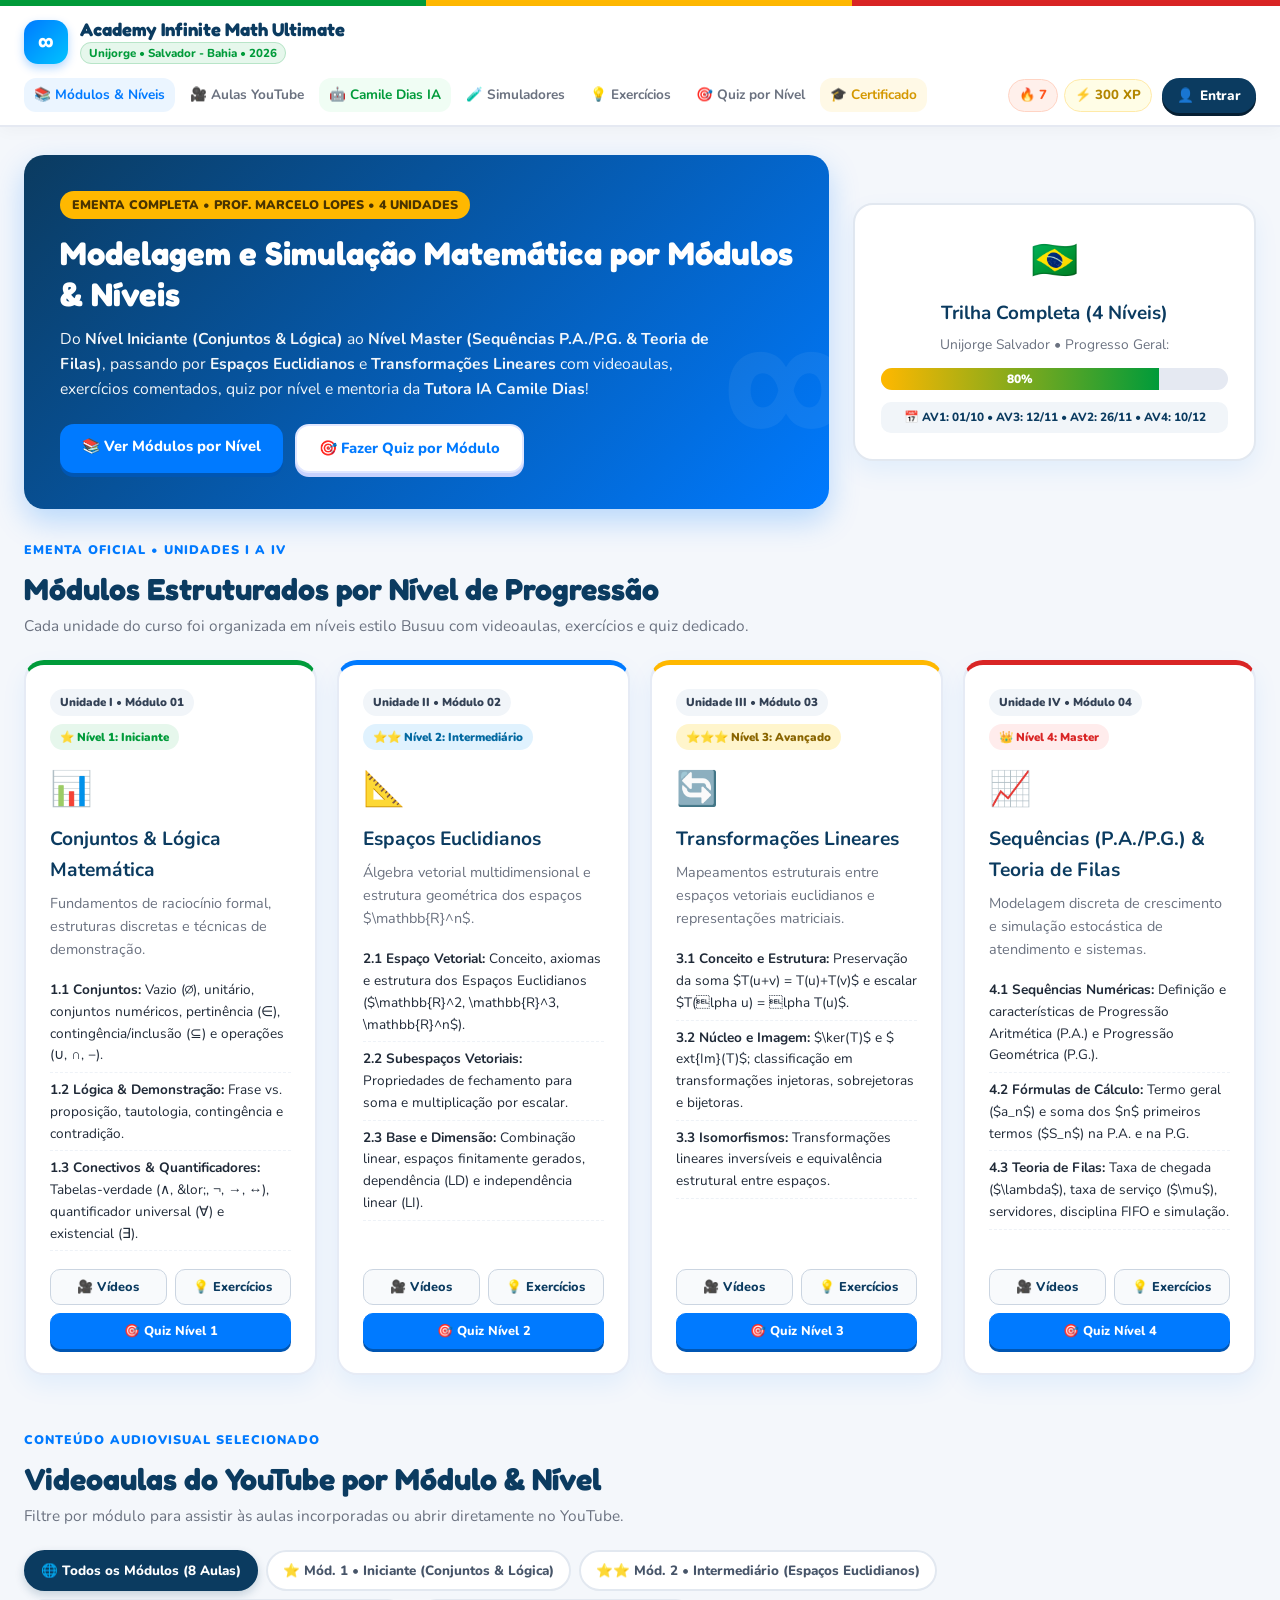
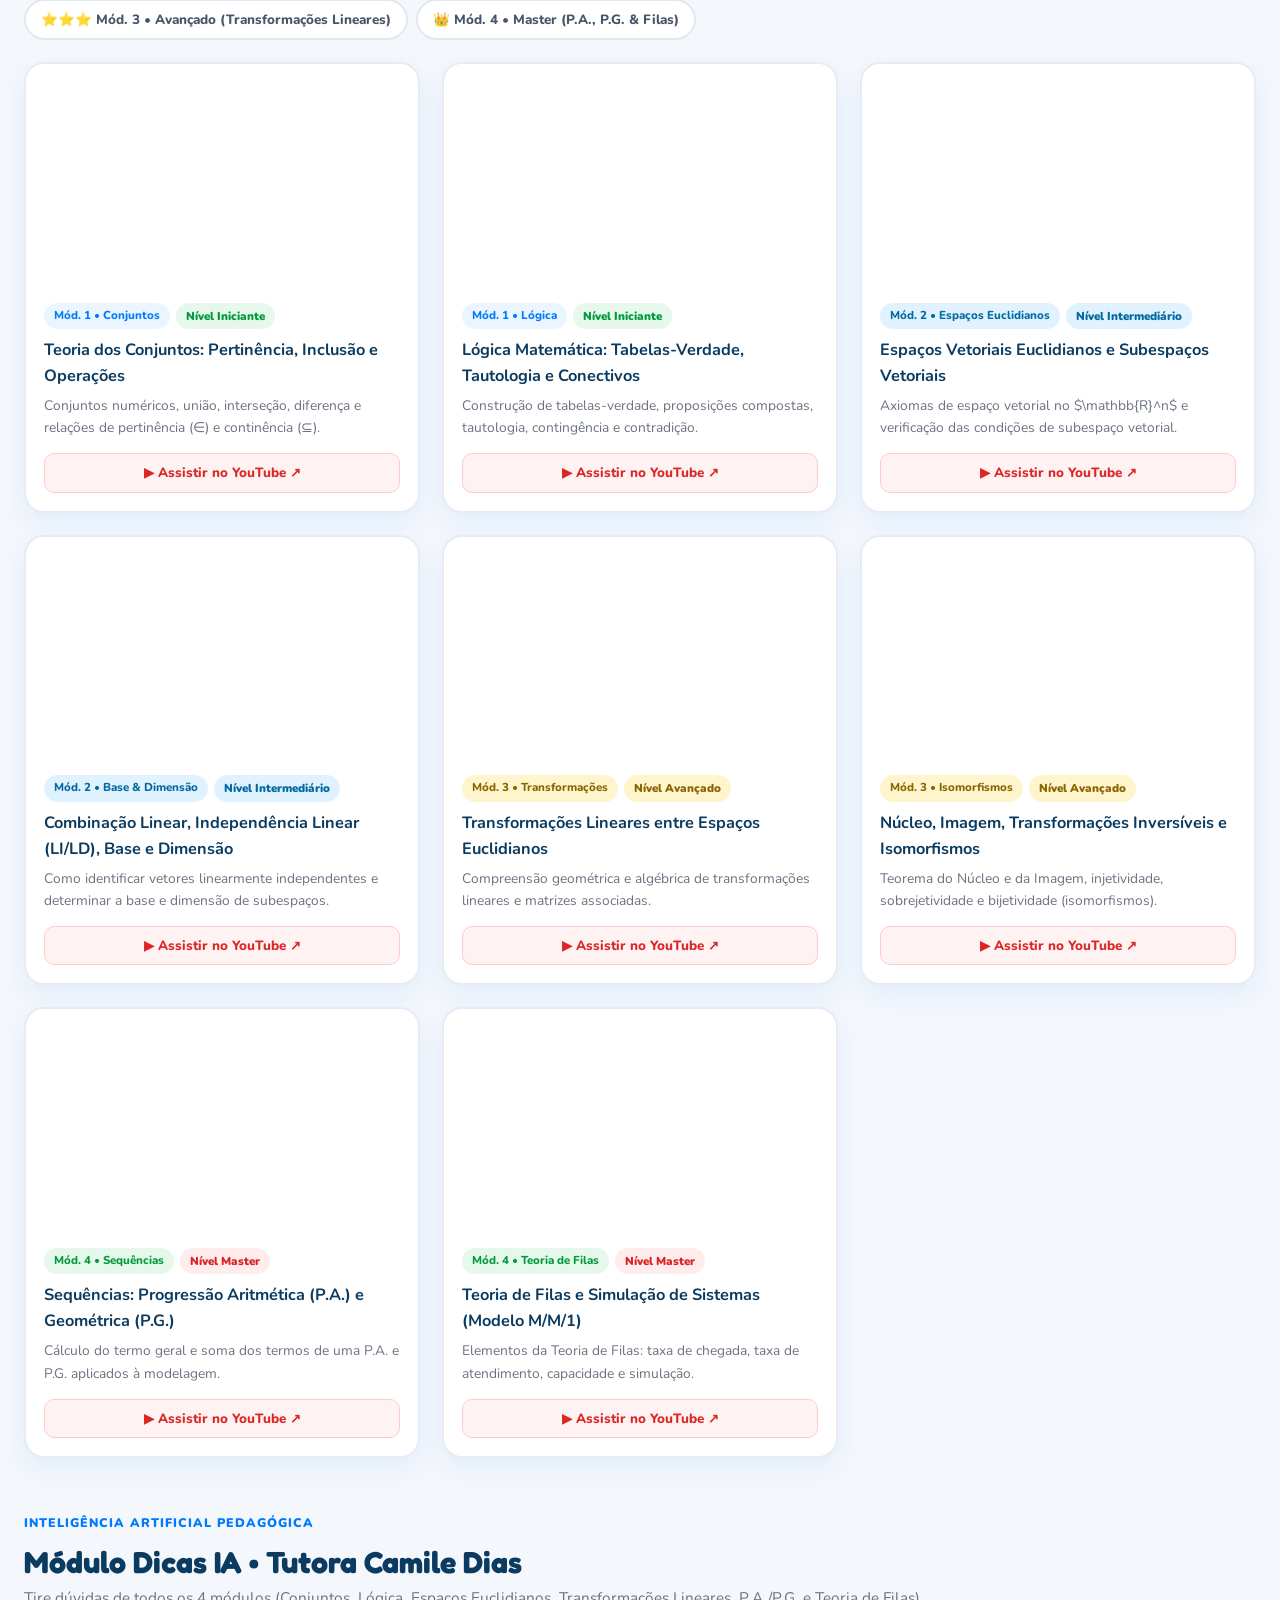
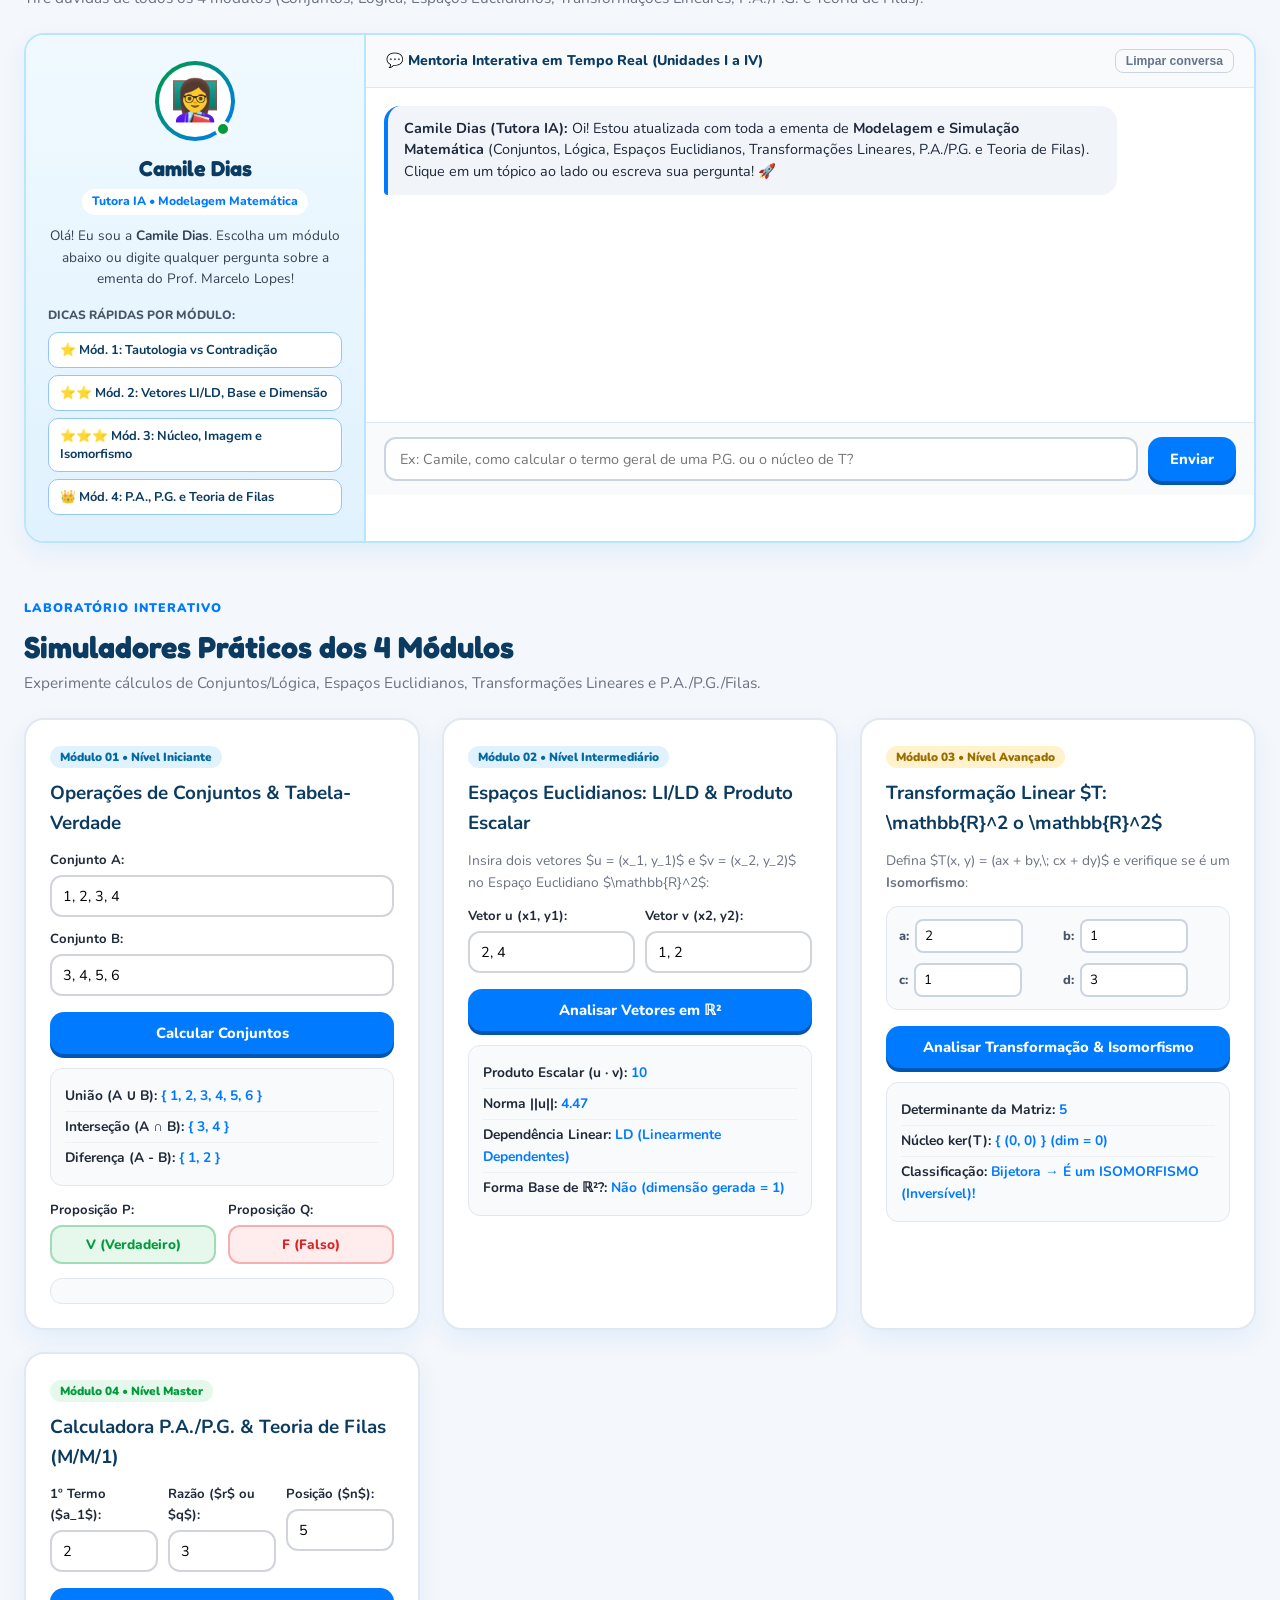
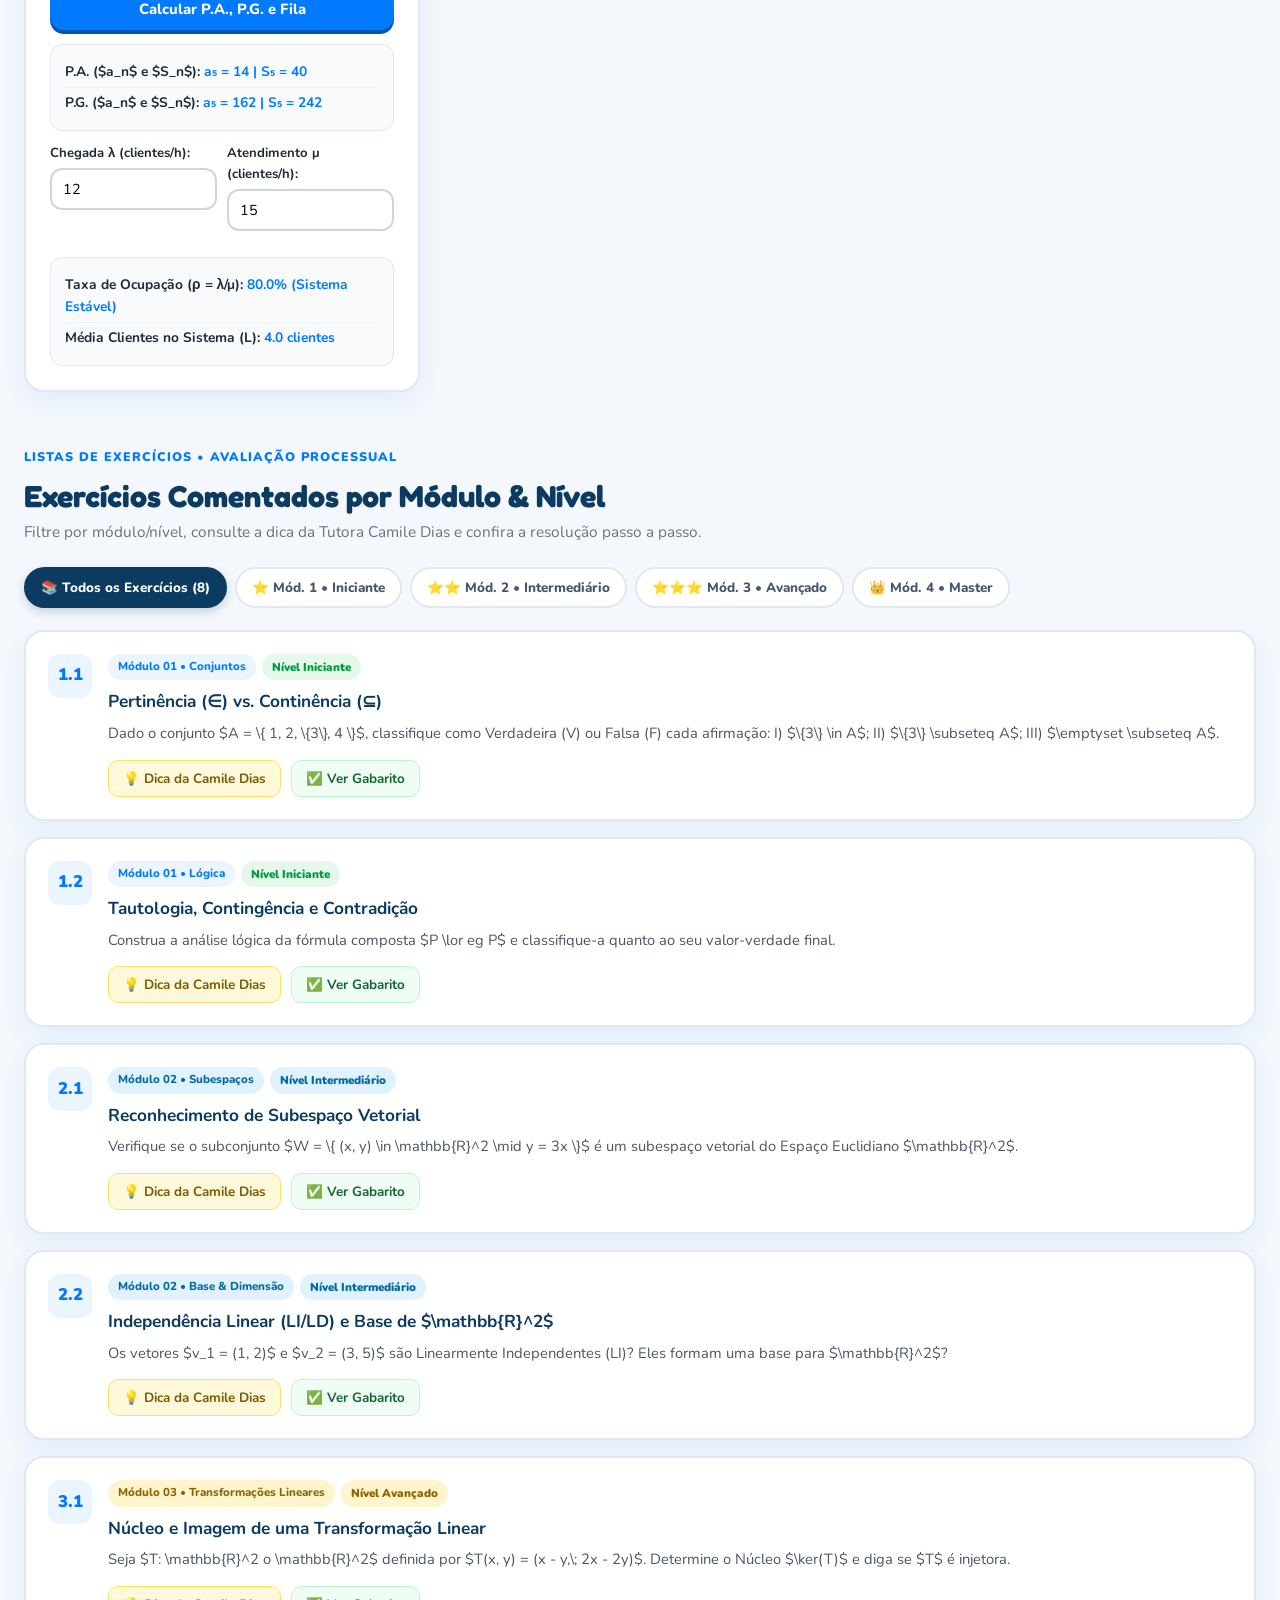
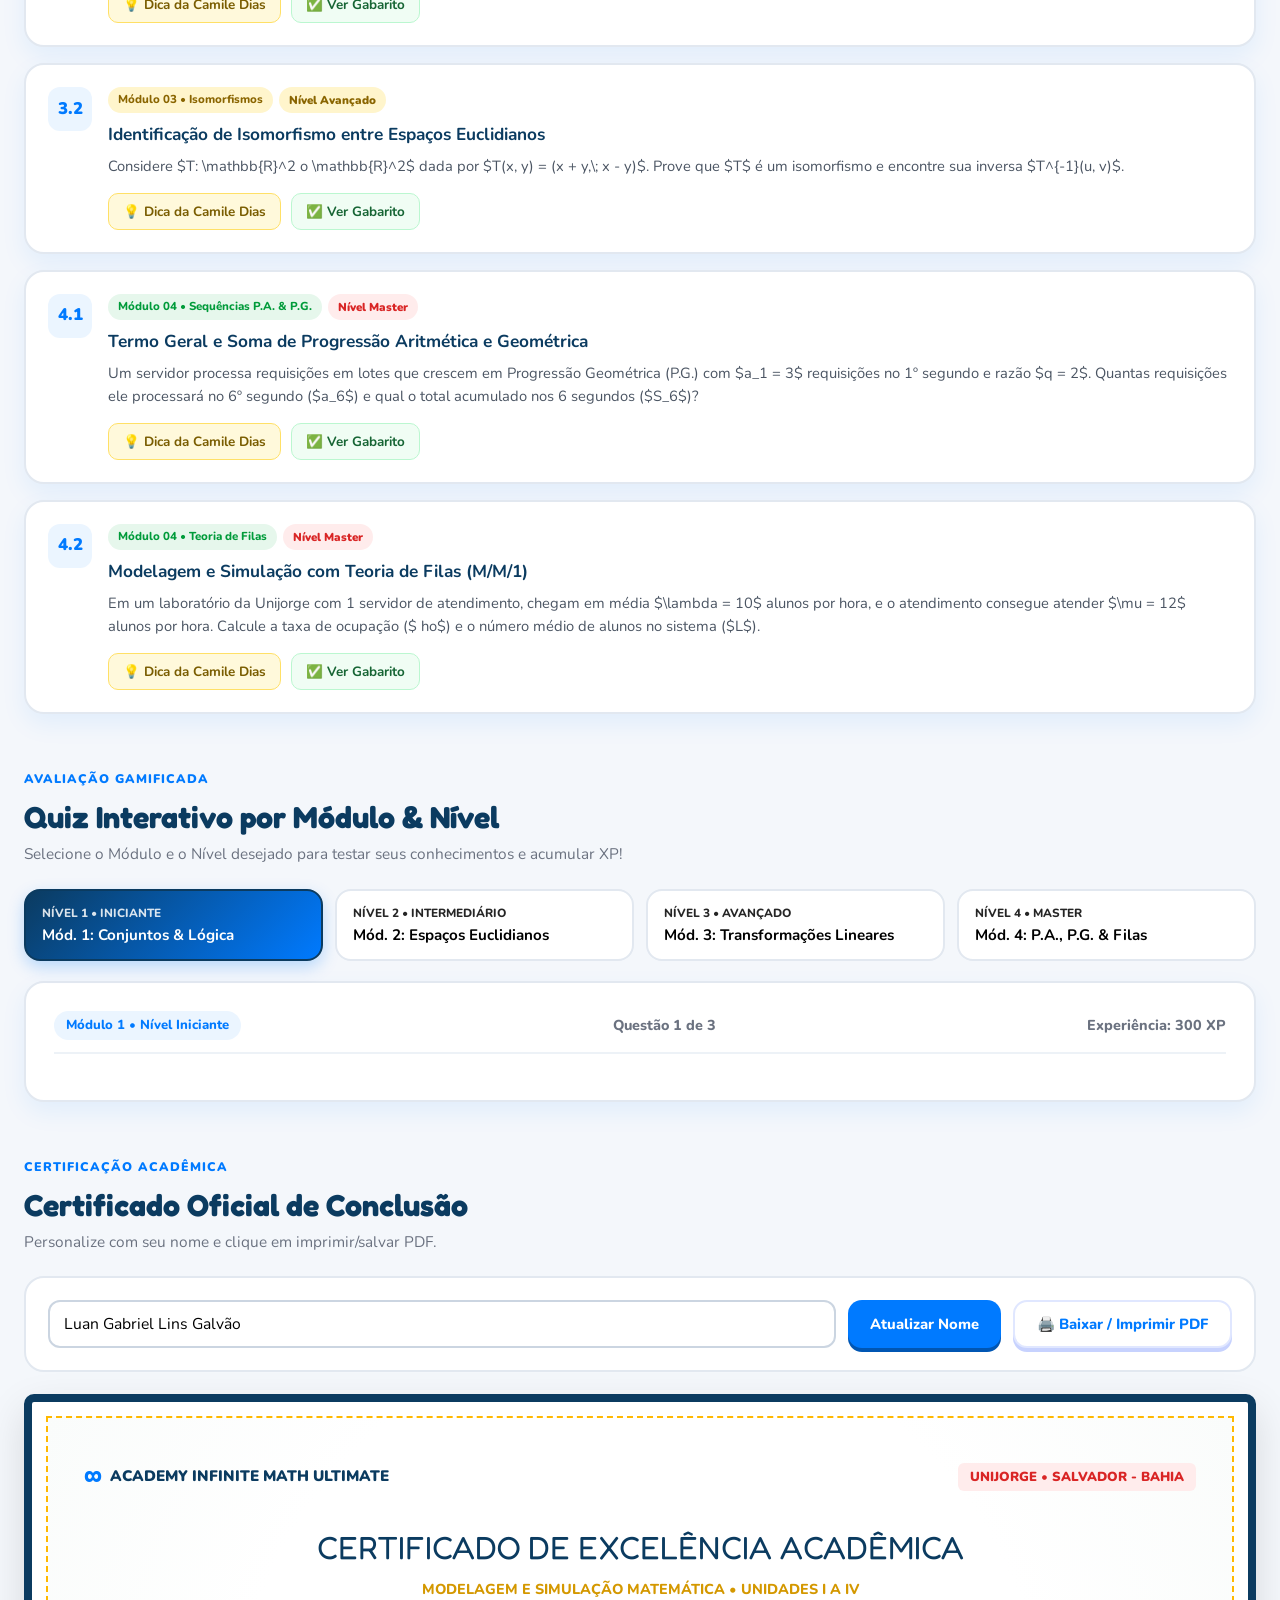
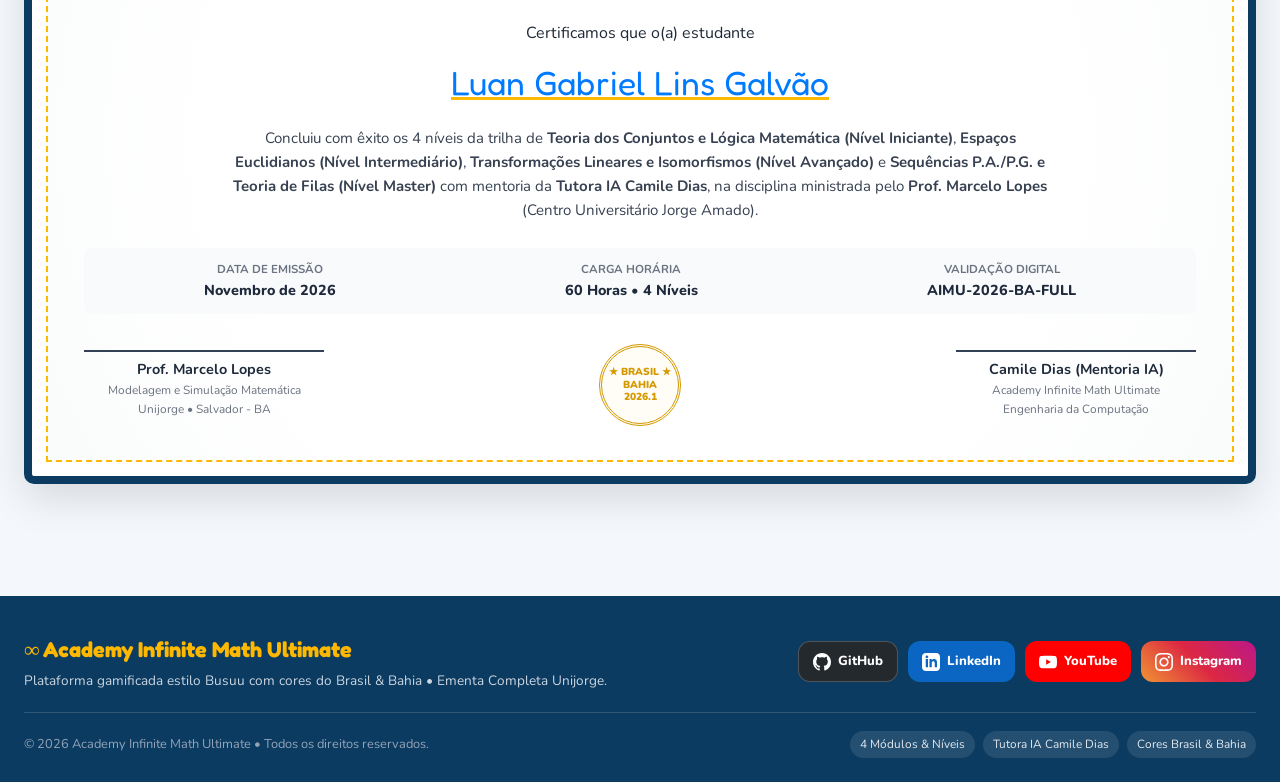
==== index.html @ f152d61c "Add files via upload" ====
<!DOCTYPE html>
<html lang="pt-BR">
<head>
  <meta charset="UTF-8">
  <meta name="viewport" content="width=device-width, initial-scale=1.0">
  <title>Academy Infinite Math Ultimate - Modelagem & Simulação Matemática</title>
  <link rel="stylesheet" href="style.css">
  <link rel="preconnect" href="https://fonts.googleapis.com">
  <link rel="preconnect" href="https://fonts.gstatic.com" crossorigin>
  <link href="https://fonts.googleapis.com/css2?family=Fredoka:wght@400;600;700&family=Nunito:wght@400;600;700;800;900&display=swap" rel="stylesheet">
</head>
<body>
  <!-- Faixa Superior com Cores do Brasil & Bahia -->
  <div class="top-brazil-bahia-bar"></div>

  <!-- Cabeçalho Estilo Busuu -->
  <header class="app-header">
    <div class="header-container">
      <div class="brand-box">
        <div class="brand-icon">∞</div>
        <div class="brand-text">
          <h1>Academy Infinite Math Ultimate</h1>
          <span class="sub-badge">Unijorge • Salvador - Bahia • 2026</span>
        </div>
      </div>

      <nav class="nav-links">
        <a href="#modulos" class="nav-item active">📚 Módulos & Níveis</a>
        <a href="#videos" class="nav-item">🎥 Aulas YouTube</a>
        <a href="#tutor-ia" class="nav-item tutor-nav-highlight">🤖 Camile Dias IA</a>
        <a href="#lab-simuladores" class="nav-item">🧪 Simuladores</a>
        <a href="#exercicios" class="nav-item">💡 Exercícios</a>
        <a href="#quiz" class="nav-item">🎯 Quiz por Nível</a>
        <a href="#certificado" class="nav-item cert-link">🎓 Certificado</a>
      </nav>

      <div class="user-controls">
        <div class="user-stats">
          <div class="stat-pill streak" title="Ofensiva de estudos">🔥 <span id="streakCount">7</span></div>
          <div class="stat-pill xp" title="Experiência acumulada">⚡ <span id="xpPoints">300</span> XP</div>
        </div>
        <button id="authTriggerBtn" class="btn-login-nav" onclick="openAuthModal()">
          <span id="navUserIcon">👤</span>
          <span id="navUserText">Entrar</span>
        </button>
      </div>
    </div>
  </header>

  <!-- Modal de Login e Cadastro (Redes Sociais, GitHub, Login e Senha) -->
  <div id="authModal" class="modal-overlay hidden" onclick="closeAuthModalOutside(event)">
    <div class="modal-card">
      <button class="modal-close" onclick="closeAuthModal()" aria-label="Fechar janela">&times;</button>
      
      <div class="modal-header">
        <div class="modal-logo">∞</div>
        <h2 id="modalTitle">Academy Infinite Math Ultimate</h2>
        <p id="modalSubtitle">Entre para salvar seu progresso por módulo/nível com a Tutora Camile Dias e emitir seu certificado.</p>
      </div>

      <!-- Opções de Login com Redes Sociais e GitHub -->
      <div class="social-auth-group">
        <button type="button" class="btn-social btn-github" onclick="socialLogin('GitHub', 'LuanEngenheiroBA')">
          <svg width="20" height="20" viewBox="0 0 24 24" fill="currentColor"><path d="M12 0C5.37 0 0 5.37 0 12c0 5.31 3.435 9.795 8.205 11.385.6.105.825-.255.825-.57 0-.285-.015-1.23-.015-2.235-3.015.555-3.795-.735-4.035-1.41-.135-.345-.72-1.41-1.23-1.695-.42-.225-1.02-.78-.015-.795.945-.015 1.62.87 1.845 1.23 1.08 1.815 2.805 1.305 3.495.99.105-.78.42-1.305.765-1.605-2.67-.3-5.46-1.335-5.46-5.925 0-1.305.465-2.385 1.23-3.225-.12-.3-.54-1.53.12-3.18 0 0 1.005-.315 3.3 1.23.96-.27 1.98-.405 3-.405s2.04.135 3 .405c2.295-1.56 3.3-1.23 3.3-1.23.66 1.65.24 2.88.12 3.18.765.84 1.23 1.905 1.23 3.225 0 4.605-2.805 5.625-5.475 5.925.435.375.81 1.095.81 2.22 0 1.605-.015 2.895-.015 3.3 0 .315.225.69.825.57A12.02 12.02 0 0024 12c0-6.63-5.37-12-12-12z"/></svg>
          Continuar com GitHub
        </button>

        <button type="button" class="btn-social btn-google" onclick="socialLogin('Google', 'Luan Gabriel Lins Galvão')">
          <svg width="20" height="20" viewBox="0 0 24 24"><path fill="#EA4335" d="M12 5c1.617 0 3.077.556 4.223 1.648l3.168-3.168C17.477 1.694 14.977.667 12 .667 7.573.667 3.743 3.204 1.883 6.91l3.69 2.863C6.447 7.152 8.993 5 12 5z"/><path fill="#4285F4" d="M23.49 12.275c0-.85-.075-1.675-.215-2.475H12v4.685h6.445c-.28 1.495-1.125 2.765-2.395 3.615l3.875 3.005c2.265-2.085 3.565-5.16 3.565-8.83z"/><path fill="#FBBC05" d="M5.573 14.227A7.19 7.19 0 0 1 5.195 12c0-.775.135-1.525.378-2.227L1.883 6.91A11.96 11.96 0 0 0 .667 12c0 1.935.465 3.765 1.216 5.09l3.69-2.863z"/><path fill="#34A853" d="M12 23.333c3.24 0 5.955-1.075 7.94-2.908l-3.875-3.005c-1.075.72-2.45 1.147-4.065 1.147-3.007 0-5.553-2.152-6.427-4.773l-3.69 2.863C3.743 20.796 7.573 23.333 12 23.333z"/></svg>
          Continuar com Google
        </button>

        <button type="button" class="btn-social btn-linkedin" onclick="socialLogin('LinkedIn', 'Luan Gabriel Lins Galvão')">
          <svg width="20" height="20" viewBox="0 0 24 24" fill="currentColor"><path d="M19 0h-14c-2.761 0-5 2.239-5 5v14c0 2.761 2.239 5 5 5h14c2.762 0 5-2.239 5-5v-14c0-2.761-2.238-5-5-5zm-11 19h-3v-11h3v11zm-1.5-12.268c-.966 0-1.75-.79-1.75-1.764s.784-1.764 1.75-1.764 1.75.79 1.75 1.764-.783 1.764-1.75 1.764zm13.5 12.268h-3v-5.604c0-3.368-4-3.113-4 0v5.604h-3v-11h3v1.765c1.396-2.586 7-2.777 7 2.476v6.759z"/></svg>
          Continuar com LinkedIn
        </button>

        <button type="button" class="btn-social btn-facebook" onclick="socialLogin('Facebook', 'Estudante Unijorge')">
          <svg width="20" height="20" viewBox="0 0 24 24" fill="currentColor"><path d="M22.675 0h-21.35c-.732 0-1.325.593-1.325 1.325v21.351c0 .731.593 1.324 1.325 1.324h11.495v-9.294h-3.128v-3.622h3.128v-2.671c0-3.1 1.893-4.788 4.659-4.788 1.325 0 2.463.099 2.795.143v3.24l-1.918.001c-1.504 0-1.795.715-1.795 1.763v2.313h3.587l-.467 3.622h-3.12v9.293h6.116c.73 0 1.323-.593 1.323-1.325v-21.35c0-.732-.593-1.325-1.325-1.325z"/></svg>
          Continuar com Facebook
        </button>
      </div>

      <div class="auth-divider">
        <span>ou entre com Login e Senha</span>
      </div>

      <!-- Formulário Tradicional Login e Senha -->
      <form id="authForm" onsubmit="handleCredentialLogin(event)">
        <div id="nameFieldGroup" class="form-group hidden">
          <label for="authName">Nome Completo do Estudante</label>
          <input type="text" id="authName" placeholder="Ex: Luan Gabriel Lins Galvão">
        </div>
        <div class="form-group">
          <label for="authLoginUser">Login (Usuário ou E-mail)</label>
          <input type="text" id="authLoginUser" required placeholder="ex: luan.galvao ou seu@email.com">
        </div>
        <div class="form-group">
          <label for="authPass">Senha</label>
          <input type="password" id="authPass" required placeholder="••••••••">
        </div>
        <button type="submit" id="authSubmitBtn" class="btn btn-primary btn-full">Entrar com Login e Senha</button>
      </form>

      <div class="auth-switch">
        <span id="authSwitchText">Ainda não possui conta?</span>
        <button type="button" id="authSwitchBtn" onclick="toggleAuthMode()">Criar conta gratuita</button>
      </div>
    </div>
  </div>

  <!-- Banner Hero Educativo -->
  <section class="hero-banner">
    <div class="hero-content">
      <div class="hero-badge">Ementa Completa • Prof. Marcelo Lopes • 4 Unidades</div>
      <h2>Modelagem e Simulação Matemática por Módulos & Níveis</h2>
      <p>Do <strong>Nível Iniciante (Conjuntos & Lógica)</strong> ao <strong>Nível Master (Sequências P.A./P.G. & Teoria de Filas)</strong>, passando por <strong>Espaços Euclidianos</strong> e <strong>Transformações Lineares</strong> com videoaulas, exercícios comentados, quiz por nível e mentoria da <strong>Tutora IA Camile Dias</strong>!</p>
      <div class="hero-actions">
        <a href="#modulos" class="btn btn-primary">📚 Ver Módulos por Nível</a>
        <a href="#quiz" class="btn btn-secondary">🎯 Fazer Quiz por Módulo</a>
      </div>
    </div>
    <div class="hero-card">
      <div class="card-icon">🇧🇷</div>
      <h3 id="welcomeUserTitle">Trilha Completa (4 Níveis)</h3>
      <p id="welcomeUserSub">Unijorge Salvador • Progresso Geral:</p>
      <div class="progress-bar-container">
        <div class="progress-bar-fill" id="mainProgressFill" style="width: 80%;">80%</div>
      </div>
      <div class="cronograma-mini">
        <span>📅 AV1: 01/10</span> • <span>AV3: 12/11</span> • <span>AV2: 26/11</span> • <span>AV4: 10/12</span>
      </div>
    </div>
  </section>

  <main class="main-container">
    <!-- =====================================================================
         SEÇÃO 1: OS 4 MÓDULOS POR NÍVEL (EMENTA COMPLETA)
         ===================================================================== -->
    <section id="modulos" class="section-box">
      <div class="section-header">
        <span class="tag-title">Ementa Oficial • Unidades I a IV</span>
        <h2>Módulos Estruturados por Nível de Progressão</h2>
        <p>Cada unidade do curso foi organizada em níveis estilo Busuu com videoaulas, exercícios e quiz dedicado.</p>
      </div>

      <div class="modules-grid-4">
        <!-- Módulo 1 - Nível 1 -->
        <article class="module-card level-card-1">
          <div class="module-top-row">
            <span class="module-badge">Unidade I • Módulo 01</span>
            <span class="level-pill lvl-1">⭐ Nível 1: Iniciante</span>
          </div>
          <div class="module-icon">📊</div>
          <h3>Conjuntos & Lógica Matemática</h3>
          <p>Fundamentos de raciocínio formal, estruturas discretas e técnicas de demonstração.</p>
          <ul class="topic-list">
            <li><strong>1.1 Conjuntos:</strong> Vazio (&empty;), unitário, conjuntos numéricos, pertinência (&isin;), contingência/inclusão (&sube;) e operações (&cup;, &cap;, &minus;).</li>
            <li><strong>1.2 Lógica & Demonstração:</strong> Frase vs. proposição, tautologia, contingência e contradição.</li>
            <li><strong>1.3 Conectivos & Quantificadores:</strong> Tabelas-verdade (&and;, &lor;, &not;, &rarr;, &harr;), quantificador universal (&forall;) e existencial (&exist;).</li>
          </ul>
          <div class="module-footer-btns">
            <button type="button" class="btn-mod-jump" onclick="jumpToSectionWithFilter('videos', 'mod1')">🎥 Vídeos</button>
            <button type="button" class="btn-mod-jump" onclick="jumpToSectionWithFilter('exercicios', 'mod1')">💡 Exercícios</button>
            <button type="button" class="btn-mod-jump primary-jump" onclick="jumpToQuizModule('mod1')">🎯 Quiz Nível 1</button>
          </div>
        </article>

        <!-- Módulo 2 - Nível 2 -->
        <article class="module-card level-card-2">
          <div class="module-top-row">
            <span class="module-badge">Unidade II • Módulo 02</span>
            <span class="level-pill lvl-2">⭐⭐ Nível 2: Intermediário</span>
          </div>
          <div class="module-icon">📐</div>
          <h3>Espaços Euclidianos</h3>
          <p>Álgebra vetorial multidimensional e estrutura geométrica dos espaços $\mathbb{R}^n$.</p>
          <ul class="topic-list">
            <li><strong>2.1 Espaço Vetorial:</strong> Conceito, axiomas e estrutura dos Espaços Euclidianos ($\mathbb{R}^2, \mathbb{R}^3, \mathbb{R}^n$).</li>
            <li><strong>2.2 Subespaços Vetoriais:</strong> Propriedades de fechamento para soma e multiplicação por escalar.</li>
            <li><strong>2.3 Base e Dimensão:</strong> Combinação linear, espaços finitamente gerados, dependência (LD) e independência linear (LI).</li>
          </ul>
          <div class="module-footer-btns">
            <button type="button" class="btn-mod-jump" onclick="jumpToSectionWithFilter('videos', 'mod2')">🎥 Vídeos</button>
            <button type="button" class="btn-mod-jump" onclick="jumpToSectionWithFilter('exercicios', 'mod2')">💡 Exercícios</button>
            <button type="button" class="btn-mod-jump primary-jump" onclick="jumpToQuizModule('mod2')">🎯 Quiz Nível 2</button>
          </div>
        </article>

        <!-- Módulo 3 - Nível 3 -->
        <article class="module-card level-card-3">
          <div class="module-top-row">
            <span class="module-badge">Unidade III • Módulo 03</span>
            <span class="level-pill lvl-3">⭐⭐⭐ Nível 3: Avançado</span>
          </div>
          <div class="module-icon">🔄</div>
          <h3>Transformações Lineares</h3>
          <p>Mapeamentos estruturais entre espaços vetoriais euclidianos e representações matriciais.</p>
          <ul class="topic-list">
            <li><strong>3.1 Conceito e Estrutura:</strong> Preservação da soma $T(u+v) = T(u)+T(v)$ e escalar $T(lpha u) = lpha T(u)$.</li>
            <li><strong>3.2 Núcleo e Imagem:</strong> $\ker(T)$ e $	ext{Im}(T)$; classificação em transformações injetoras, sobrejetoras e bijetoras.</li>
            <li><strong>3.3 Isomorfismos:</strong> Transformações lineares inversíveis e equivalência estrutural entre espaços.</li>
          </ul>
          <div class="module-footer-btns">
            <button type="button" class="btn-mod-jump" onclick="jumpToSectionWithFilter('videos', 'mod3')">🎥 Vídeos</button>
            <button type="button" class="btn-mod-jump" onclick="jumpToSectionWithFilter('exercicios', 'mod3')">💡 Exercícios</button>
            <button type="button" class="btn-mod-jump primary-jump" onclick="jumpToQuizModule('mod3')">🎯 Quiz Nível 3</button>
          </div>
        </article>

        <!-- Módulo 4 - Nível 4 -->
        <article class="module-card level-card-4">
          <div class="module-top-row">
            <span class="module-badge">Unidade IV • Módulo 04</span>
            <span class="level-pill lvl-4">👑 Nível 4: Master</span>
          </div>
          <div class="module-icon">📈</div>
          <h3>Sequências (P.A./P.G.) & Teoria de Filas</h3>
          <p>Modelagem discreta de crescimento e simulação estocástica de atendimento e sistemas.</p>
          <ul class="topic-list">
            <li><strong>4.1 Sequências Numéricas:</strong> Definição e características de Progressão Aritmética (P.A.) e Progressão Geométrica (P.G.).</li>
            <li><strong>4.2 Fórmulas de Cálculo:</strong> Termo geral ($a_n$) e soma dos $n$ primeiros termos ($S_n$) na P.A. e na P.G.</li>
            <li><strong>4.3 Teoria de Filas:</strong> Taxa de chegada ($\lambda$), taxa de serviço ($\mu$), servidores, disciplina FIFO e simulação.</li>
          </ul>
          <div class="module-footer-btns">
            <button type="button" class="btn-mod-jump" onclick="jumpToSectionWithFilter('videos', 'mod4')">🎥 Vídeos</button>
            <button type="button" class="btn-mod-jump" onclick="jumpToSectionWithFilter('exercicios', 'mod4')">💡 Exercícios</button>
            <button type="button" class="btn-mod-jump primary-jump" onclick="jumpToQuizModule('mod4')">🎯 Quiz Nível 4</button>
          </div>
        </article>
      </div>
    </section>

    <!-- =====================================================================
         SEÇÃO 2: VIDEOAULAS DO YOUTUBE POR MÓDULO E NÍVEL
         ===================================================================== -->
    <section id="videos" class="section-box">
      <div class="section-header">
        <span class="tag-title">Conteúdo Audiovisual Selecionado</span>
        <h2>Videoaulas do YouTube por Módulo & Nível</h2>
        <p>Filtre por módulo para assistir às aulas incorporadas ou abrir diretamente no YouTube.</p>
      </div>

      <!-- Filtro de Vídeos por Módulo e Nível -->
      <div class="filter-tabs" id="videoFilterTabs">
        <button type="button" class="filter-tab active" data-filter="all" onclick="filterVideos('all', this)">🌐 Todos os Módulos (8 Aulas)</button>
        <button type="button" class="filter-tab" data-filter="mod1" onclick="filterVideos('mod1', this)">⭐ Mód. 1 • Iniciante (Conjuntos & Lógica)</button>
        <button type="button" class="filter-tab" data-filter="mod2" onclick="filterVideos('mod2', this)">⭐⭐ Mód. 2 • Intermediário (Espaços Euclidianos)</button>
        <button type="button" class="filter-tab" data-filter="mod3" onclick="filterVideos('mod3', this)">⭐⭐⭐ Mód. 3 • Avançado (Transformações Lineares)</button>
        <button type="button" class="filter-tab" data-filter="mod4" onclick="filterVideos('mod4', this)">👑 Mód. 4 • Master (P.A., P.G. & Filas)</button>
      </div>

      <div class="video-grid" id="videoGridContainer">
        <!-- Vídeo Mód 1 - A -->
        <div class="video-card" data-module="mod1">
          <div class="video-wrapper">
            <iframe src="https://www.youtube-nocookie.com/embed/n42-R3i43W0" title="Teoria dos Conjuntos" allow="accelerometer; autoplay; clipboard-write; encrypted-media; gyroscope; picture-in-picture" allowfullscreen></iframe>
          </div>
          <div class="video-info">
            <div class="card-meta-badges">
              <span class="video-chip">Mód. 1 • Conjuntos</span>
              <span class="level-tag lvl-1">Nível Iniciante</span>
            </div>
            <h4>Teoria dos Conjuntos: Pertinência, Inclusão e Operações</h4>
            <p>Conjuntos numéricos, união, interseção, diferença e relações de pertinência (&isin;) e continência (&sube;).</p>
            <a href="https://www.youtube.com/watch?v=n42-R3i43W0" target="_blank" rel="noopener noreferrer" class="yt-external-link">▶ Assistir no YouTube &nearr;</a>
          </div>
        </div>

        <!-- Vídeo Mód 1 - B -->
        <div class="video-card" data-module="mod1">
          <div class="video-wrapper">
            <iframe src="https://www.youtube-nocookie.com/embed/zH3bY8LwQio" title="Lógica Proposicional e Tabela-Verdade" allow="accelerometer; autoplay; clipboard-write; encrypted-media; gyroscope; picture-in-picture" allowfullscreen></iframe>
          </div>
          <div class="video-info">
            <div class="card-meta-badges">
              <span class="video-chip">Mód. 1 • Lógica</span>
              <span class="level-tag lvl-1">Nível Iniciante</span>
            </div>
            <h4>Lógica Matemática: Tabelas-Verdade, Tautologia e Conectivos</h4>
            <p>Construção de tabelas-verdade, proposições compostas, tautologia, contingência e contradição.</p>
            <a href="https://www.youtube.com/watch?v=zH3bY8LwQio" target="_blank" rel="noopener noreferrer" class="yt-external-link">▶ Assistir no YouTube &nearr;</a>
          </div>
        </div>

        <!-- Vídeo Mód 2 - A -->
        <div class="video-card" data-module="mod2">
          <div class="video-wrapper">
            <iframe src="https://www.youtube-nocookie.com/embed/8mve0UoNLTo" title="Espaços Vetoriais e Subespaços Euclidianos" allow="accelerometer; autoplay; clipboard-write; encrypted-media; gyroscope; picture-in-picture" allowfullscreen></iframe>
          </div>
          <div class="video-info">
            <div class="card-meta-badges">
              <span class="video-chip chip-blue">Mód. 2 • Espaços Euclidianos</span>
              <span class="level-tag lvl-2">Nível Intermediário</span>
            </div>
            <h4>Espaços Vetoriais Euclidianos e Subespaços Vetoriais</h4>
            <p>Axiomas de espaço vetorial no $\mathbb{R}^n$ e verificação das condições de subespaço vetorial.</p>
            <a href="https://www.youtube.com/watch?v=8mve0UoNLTo" target="_blank" rel="noopener noreferrer" class="yt-external-link">▶ Assistir no YouTube &nearr;</a>
          </div>
        </div>

        <!-- Vídeo Mód 2 - B -->
        <div class="video-card" data-module="mod2">
          <div class="video-wrapper">
            <iframe src="https://www.youtube-nocookie.com/embed/k7RM-ot2NWY" title="Combinação Linear, Base e Dimensão" allow="accelerometer; autoplay; clipboard-write; encrypted-media; gyroscope; picture-in-picture" allowfullscreen></iframe>
          </div>
          <div class="video-info">
            <div class="card-meta-badges">
              <span class="video-chip chip-blue">Mód. 2 • Base & Dimensão</span>
              <span class="level-tag lvl-2">Nível Intermediário</span>
            </div>
            <h4>Combinação Linear, Independência Linear (LI/LD), Base e Dimensão</h4>
            <p>Como identificar vetores linearmente independentes e determinar a base e dimensão de subespaços.</p>
            <a href="https://www.youtube.com/watch?v=k7RM-ot2NWY" target="_blank" rel="noopener noreferrer" class="yt-external-link">▶ Assistir no YouTube &nearr;</a>
          </div>
        </div>

        <!-- Vídeo Mód 3 - A -->
        <div class="video-card" data-module="mod3">
          <div class="video-wrapper">
            <iframe src="https://www.youtube-nocookie.com/embed/kYB8IZa5AuE" title="Transformações Lineares e Matrizes" allow="accelerometer; autoplay; clipboard-write; encrypted-media; gyroscope; picture-in-picture" allowfullscreen></iframe>
          </div>
          <div class="video-info">
            <div class="card-meta-badges">
              <span class="video-chip chip-yellow">Mód. 3 • Transformações</span>
              <span class="level-tag lvl-3">Nível Avançado</span>
            </div>
            <h4>Transformações Lineares entre Espaços Euclidianos</h4>
            <p>Compreensão geométrica e algébrica de transformações lineares e matrizes associadas.</p>
            <a href="https://www.youtube.com/watch?v=kYB8IZa5AuE" target="_blank" rel="noopener noreferrer" class="yt-external-link">▶ Assistir no YouTube &nearr;</a>
          </div>
        </div>

        <!-- Vídeo Mód 3 - B -->
        <div class="video-card" data-module="mod3">
          <div class="video-wrapper">
            <iframe src="https://www.youtube-nocookie.com/embed/uQhTuRlWMxw" title="Núcleo, Imagem e Isomorfismos" allow="accelerometer; autoplay; clipboard-write; encrypted-media; gyroscope; picture-in-picture" allowfullscreen></iframe>
          </div>
          <div class="video-info">
            <div class="card-meta-badges">
              <span class="video-chip chip-yellow">Mód. 3 • Isomorfismos</span>
              <span class="level-tag lvl-3">Nível Avançado</span>
            </div>
            <h4>Núcleo, Imagem, Transformações Inversíveis e Isomorfismos</h4>
            <p>Teorema do Núcleo e da Imagem, injetividade, sobrejetividade e bijetividade (isomorfismos).</p>
            <a href="https://www.youtube.com/watch?v=uQhTuRlWMxw" target="_blank" rel="noopener noreferrer" class="yt-external-link">▶ Assistir no YouTube &nearr;</a>
          </div>
        </div>

        <!-- Vídeo Mód 4 - A -->
        <div class="video-card" data-module="mod4">
          <div class="video-wrapper">
            <iframe src="https://www.youtube-nocookie.com/embed/V-202g4h8-4" title="Progressão Aritmética e Geométrica" allow="accelerometer; autoplay; clipboard-write; encrypted-media; gyroscope; picture-in-picture" allowfullscreen></iframe>
          </div>
          <div class="video-info">
            <div class="card-meta-badges">
              <span class="video-chip chip-green">Mód. 4 • Sequências</span>
              <span class="level-tag lvl-4">Nível Master</span>
            </div>
            <h4>Sequências: Progressão Aritmética (P.A.) e Geométrica (P.G.)</h4>
            <p>Cálculo do termo geral e soma dos termos de uma P.A. e P.G. aplicados à modelagem.</p>
            <a href="https://www.youtube.com/watch?v=V-202g4h8-4" target="_blank" rel="noopener noreferrer" class="yt-external-link">▶ Assistir no YouTube &nearr;</a>
          </div>
        </div>

        <!-- Vídeo Mód 4 - B -->
        <div class="video-card" data-module="mod4">
          <div class="video-wrapper">
            <iframe src="https://www.youtube-nocookie.com/embed/xG36l7z_7W0" title="Teoria de Filas e Simulação" allow="accelerometer; autoplay; clipboard-write; encrypted-media; gyroscope; picture-in-picture" allowfullscreen></iframe>
          </div>
          <div class="video-info">
            <div class="card-meta-badges">
              <span class="video-chip chip-green">Mód. 4 • Teoria de Filas</span>
              <span class="level-tag lvl-4">Nível Master</span>
            </div>
            <h4>Teoria de Filas e Simulação de Sistemas (Modelo M/M/1)</h4>
            <p>Elementos da Teoria de Filas: taxa de chegada, taxa de atendimento, capacidade e simulação.</p>
            <a href="https://www.youtube.com/watch?v=xG36l7z_7W0" target="_blank" rel="noopener noreferrer" class="yt-external-link">▶ Assistir no YouTube &nearr;</a>
          </div>
        </div>
      </div>
    </section>

    <!-- =====================================================================
         SEÇÃO 3: MÓDULO DICAS IA • TUTORA CAMILE DIAS
         ===================================================================== -->
    <section id="tutor-ia" class="section-box">
      <div class="section-header">
        <span class="tag-title">Inteligência Artificial Pedagógica</span>
        <h2>Módulo Dicas IA • Tutora Camile Dias</h2>
        <p>Tire dúvidas de todos os 4 módulos (Conjuntos, Lógica, Espaços Euclidianos, Transformações Lineares, P.A./P.G. e Teoria de Filas).</p>
      </div>

      <div class="tutor-ia-card">
        <div class="tutor-profile-pane">
          <div class="tutor-avatar-ring">
            <div class="tutor-avatar">👩‍🏫</div>
            <span class="online-dot" title="Online agora"></span>
          </div>
          <h3>Camile Dias</h3>
          <span class="tutor-role">Tutora IA • Modelagem Matemática</span>
          <p class="tutor-bio">Olá! Eu sou a <strong>Camile Dias</strong>. Escolha um módulo abaixo ou digite qualquer pergunta sobre a ementa do Prof. Marcelo Lopes!</p>
          
          <div class="quick-prompts">
            <span class="prompts-label">Dicas rápidas por Módulo:</span>
            <button type="button" class="chip-prompt" onclick="askCamilePreset('Módulo 1: Tautologia, Contingência e Contradição')">⭐ Mód. 1: Tautologia vs Contradição</button>
            <button type="button" class="chip-prompt" onclick="askCamilePreset('Módulo 2: Como saber se vetores são LI ou LD e achar a Base?')">⭐⭐ Mód. 2: Vetores LI/LD, Base e Dimensão</button>
            <button type="button" class="chip-prompt" onclick="askCamilePreset('Módulo 3: O que é Núcleo, Imagem e Isomorfismo?')">⭐⭐⭐ Mód. 3: Núcleo, Imagem e Isomorfismo</button>
            <button type="button" class="chip-prompt" onclick="askCamilePreset('Módulo 4: Fórmulas de P.A., P.G. e Teoria de Filas')">👑 Mód. 4: P.A., P.G. e Teoria de Filas</button>
          </div>
        </div>

        <div class="tutor-chat-pane">
          <div class="chat-header-bar">
            <span>💬 Mentoria Interativa em Tempo Real (Unidades I a IV)</span>
            <button type="button" class="btn-clear-chat" onclick="clearCamileChat()">Limpar conversa</button>
          </div>
          
          <div id="camileChatMessages" class="chat-messages-box">
            <div class="msg-bubble msg-tutor">
              <strong>Camile Dias (Tutora IA):</strong> Oi! Estou atualizada com toda a ementa de <strong>Modelagem e Simulação Matemática</strong> (Conjuntos, Lógica, Espaços Euclidianos, Transformações Lineares, P.A./P.G. e Teoria de Filas). Clique em um tópico ao lado ou escreva sua pergunta! 🚀
            </div>
          </div>

          <form class="chat-input-form" onsubmit="handleCamileSubmit(event)">
            <input type="text" id="camileUserInput" placeholder="Ex: Camile, como calcular o termo geral de uma P.G. ou o núcleo de T?" autocomplete="off">
            <button type="submit" class="btn btn-primary">Enviar</button>
          </form>
        </div>
      </div>
    </section>

    <!-- =====================================================================
         SEÇÃO 4: LABORATÓRIO DE SIMULADORES (1 SIMULADOR POR MÓDULO)
         ===================================================================== -->
    <section id="lab-simuladores" class="section-box">
      <div class="section-header">
        <span class="tag-title">Laboratório Interativo</span>
        <h2>Simuladores Práticos dos 4 Módulos</h2>
        <p>Experimente cálculos de Conjuntos/Lógica, Espaços Euclidianos, Transformações Lineares e P.A./P.G./Filas.</p>
      </div>

      <div class="simulators-wrapper">
        <!-- Simulador Módulo 1 -->
        <div class="sim-card">
          <div class="sim-header">
            <span class="sim-badge">Módulo 01 • Nível Iniciante</span>
            <h3>Operações de Conjuntos & Tabela-Verdade</h3>
          </div>
          <div class="sim-body">
            <div class="input-group">
              <label for="setA">Conjunto A:</label>
              <input type="text" id="setA" value="1, 2, 3, 4">
            </div>
            <div class="input-group">
              <label for="setB">Conjunto B:</label>
              <input type="text" id="setB" value="3, 4, 5, 6">
            </div>
            <button type="button" class="btn btn-primary btn-calc" onclick="calculateSets()">Calcular Conjuntos</button>

            <div class="results-display">
              <div class="result-row"><strong>União (A &cup; B):</strong> <span id="resUnion">{ 1, 2, 3, 4, 5, 6 }</span></div>
              <div class="result-row"><strong>Interseção (A &cap; B):</strong> <span id="resIntersection">{ 3, 4 }</span></div>
              <div class="result-row"><strong>Diferença (A - B):</strong> <span id="resDiffAB">{ 1, 2 }</span></div>
            </div>

            <div class="toggle-row" style="margin-top: 14px;">
              <div class="toggle-item">
                <span>Proposição P:</span>
                <button type="button" id="toggleP" class="btn-toggle true-val" onclick="toggleVal('P')">V (Verdadeiro)</button>
              </div>
              <div class="toggle-item">
                <span>Proposição Q:</span>
                <button type="button" id="toggleQ" class="btn-toggle false-val" onclick="toggleVal('Q')">F (Falso)</button>
              </div>
            </div>
            <div class="results-display" id="logicQuickRes">
              <!-- Atualizado via JS -->
            </div>
          </div>
        </div>

        <!-- Simulador Módulo 2 -->
        <div class="sim-card">
          <div class="sim-header">
            <span class="sim-badge">Módulo 02 • Nível Intermediário</span>
            <h3>Espaços Euclidianos: LI/LD & Produto Escalar</h3>
          </div>
          <div class="sim-body">
            <p class="sim-desc">Insira dois vetores $u = (x_1, y_1)$ e $v = (x_2, y_2)$ no Espaço Euclidiano $\mathbb{R}^2$:</p>
            <div class="dual-input-row">
              <div class="input-group">
                <label for="vecU">Vetor u (x1, y1):</label>
                <input type="text" id="vecU" value="2, 4">
              </div>
              <div class="input-group">
                <label for="vecV">Vetor v (x2, y2):</label>
                <input type="text" id="vecV" value="1, 2">
              </div>
            </div>
            <button type="button" class="btn btn-primary btn-calc" onclick="calculateEuclidean()">Analisar Vetores em ℝ²</button>

            <div class="results-display" id="euclideanResult">
              <div class="result-row"><strong>Produto Escalar (u &middot; v):</strong> <span id="resDot">10</span></div>
              <div class="result-row"><strong>Norma ||u||:</strong> <span id="resNormU">4.47</span></div>
              <div class="result-row"><strong>Dependência Linear:</strong> <span id="resLILD">LD (Linearmente Dependentes)</span></div>
              <div class="result-row"><strong>Forma Base de ℝ²?:</strong> <span id="resIsBasis">Não (dimensão gerada = 1)</span></div>
            </div>
          </div>
        </div>

        <!-- Simulador Módulo 3 -->
        <div class="sim-card">
          <div class="sim-header">
            <span class="sim-badge badge-alt">Módulo 03 • Nível Avançado</span>
            <h3>Transformação Linear $T: \mathbb{R}^2 	o \mathbb{R}^2$</h3>
          </div>
          <div class="sim-body">
            <p class="sim-desc">Defina $T(x, y) = (ax + by,\; cx + dy)$ e verifique se é um <strong>Isomorfismo</strong>:</p>
            <div class="matrix-grid-inputs">
              <div><label>a:</label><input type="number" id="matA" value="2"></div>
              <div><label>b:</label><input type="number" id="matB" value="1"></div>
              <div><label>c:</label><input type="number" id="matC" value="1"></div>
              <div><label>d:</label><input type="number" id="matD" value="3"></div>
            </div>
            <button type="button" class="btn btn-primary btn-calc" onclick="calculateLinearTransform()">Analisar Transformação & Isomorfismo</button>

            <div class="results-display" id="ltResult">
              <div class="result-row"><strong>Determinante da Matriz:</strong> <span id="resDet">5</span></div>
              <div class="result-row"><strong>Núcleo ker(T):</strong> <span id="resKernel">{ (0, 0) } (dim = 0)</span></div>
              <div class="result-row"><strong>Classificação:</strong> <span id="resIso">Bijetora &rarr; É um ISOMORFISMO (Inversível)!</span></div>
            </div>
          </div>
        </div>

        <!-- Simulador Módulo 4 -->
        <div class="sim-card">
          <div class="sim-header">
            <span class="sim-badge badge-green">Módulo 04 • Nível Master</span>
            <h3>Calculadora P.A./P.G. & Teoria de Filas (M/M/1)</h3>
          </div>
          <div class="sim-body">
            <div class="dual-input-row">
              <div class="input-group">
                <label for="seqA1">1º Termo ($a_1$):</label>
                <input type="number" id="seqA1" value="2">
              </div>
              <div class="input-group">
                <label for="seqR">Razão ($r$ ou $q$):</label>
                <input type="number" id="seqR" value="3">
              </div>
              <div class="input-group">
                <label for="seqN">Posição ($n$):</label>
                <input type="number" id="seqN" value="5" min="1" max="50">
              </div>
            </div>
            <button type="button" class="btn btn-primary btn-calc" onclick="calculateSequencesAndQueue()">Calcular P.A., P.G. e Fila</button>

            <div class="results-display">
              <div class="result-row"><strong>P.A. ($a_n$ e $S_n$):</strong> <span id="resPA">a₅ = 14 | S₅ = 40</span></div>
              <div class="result-row"><strong>P.G. ($a_n$ e $S_n$):</strong> <span id="resPG">a₅ = 162 | S₅ = 242</span></div>
            </div>

            <div class="dual-input-row" style="margin-top: 12px;">
              <div class="input-group">
                <label for="queueLambda">Chegada &lambda; (clientes/h):</label>
                <input type="number" id="queueLambda" value="12">
              </div>
              <div class="input-group">
                <label for="queueMu">Atendimento &mu; (clientes/h):</label>
                <input type="number" id="queueMu" value="15">
              </div>
            </div>
            <div class="results-display">
              <div class="result-row"><strong>Taxa de Ocupação (&rho; = &lambda;/&mu;):</strong> <span id="resQueueRho">80.0% (Sistema Estável)</span></div>
              <div class="result-row"><strong>Média Clientes no Sistema (L):</strong> <span id="resQueueL">4.0 clientes</span></div>
            </div>
          </div>
        </div>
      </div>
    </section>

    <!-- =====================================================================
         SEÇÃO 5: EXERCÍCIOS COM DICAS POR MÓDULO E NÍVEL
         ===================================================================== -->
    <section id="exercicios" class="section-box">
      <div class="section-header">
        <span class="tag-title">Listas de Exercícios • Avaliação Processual</span>
        <h2>Exercícios Comentados por Módulo & Nível</h2>
        <p>Filtre por módulo/nível, consulte a dica da Tutora Camile Dias e confira a resolução passo a passo.</p>
      </div>

      <!-- Filtro de Exercícios por Módulo e Nível -->
      <div class="filter-tabs" id="exFilterTabs">
        <button type="button" class="filter-tab active" data-filter="all" onclick="filterExercises('all', this)">📚 Todos os Exercícios (8)</button>
        <button type="button" class="filter-tab" data-filter="mod1" onclick="filterExercises('mod1', this)">⭐ Mód. 1 • Iniciante</button>
        <button type="button" class="filter-tab" data-filter="mod2" onclick="filterExercises('mod2', this)">⭐⭐ Mód. 2 • Intermediário</button>
        <button type="button" class="filter-tab" data-filter="mod3" onclick="filterExercises('mod3', this)">⭐⭐⭐ Mód. 3 • Avançado</button>
        <button type="button" class="filter-tab" data-filter="mod4" onclick="filterExercises('mod4', this)">👑 Mód. 4 • Master</button>
      </div>

      <div class="exercises-container" id="exercisesListContainer">
        <!-- Mód 1 - Ex 1 -->
        <div class="exercise-item" data-module="mod1">
          <div class="ex-number">1.1</div>
          <div class="ex-content">
            <div class="card-meta-badges">
              <span class="video-chip">Módulo 01 • Conjuntos</span>
              <span class="level-tag lvl-1">Nível Iniciante</span>
            </div>
            <h4>Pertinência (&isin;) vs. Continência (&sube;)</h4>
            <p>Dado o conjunto $A = \{ 1, 2, \{3\}, 4 \}$, classifique como Verdadeira (V) ou Falsa (F) cada afirmação: I) $\{3\} \in A$; II) $\{3\} \subseteq A$; III) $\emptyset \subseteq A$.</p>
            <div class="ex-actions">
              <button type="button" class="btn btn-hint" onclick="toggleElement('hint_m1_1')">💡 Dica da Camile Dias</button>
              <button type="button" class="btn btn-show-sol" onclick="toggleElement('sol_m1_1')">✅ Ver Gabarito</button>
            </div>
            <div id="hint_m1_1" class="hint-box hidden">
              <strong>Dica da Camile Dias:</strong> Observe que $\{3\}$ aparece literalmente entre vírgulas dentro de $A$, então ele é um <em>elemento</em> de $A$. Para usar $\subseteq$, precisaríamos colocar chaves extras: $\{\{3\}\} \subseteq A$. E lembre-se: o conjunto vazio ($\emptyset$) é subconjunto de qualquer conjunto!
            </div>
            <div id="sol_m1_1" class="solution-box hidden">
              <strong>Resolução:</strong> I) <strong>V</strong> (pois $\{3\}$ é elemento direto de $A$); II) <strong>F</strong> (o correto seria $\{\{3\}\} \subseteq A$); III) <strong>V</strong> (o vazio está contido em todo conjunto).
            </div>
          </div>
        </div>

        <!-- Mód 1 - Ex 2 -->
        <div class="exercise-item" data-module="mod1">
          <div class="ex-number">1.2</div>
          <div class="ex-content">
            <div class="card-meta-badges">
              <span class="video-chip">Módulo 01 • Lógica</span>
              <span class="level-tag lvl-1">Nível Iniciante</span>
            </div>
            <h4>Tautologia, Contingência e Contradição</h4>
            <p>Construa a análise lógica da fórmula composta $P \lor 
eg P$ e classifique-a quanto ao seu valor-verdade final.</p>
            <div class="ex-actions">
              <button type="button" class="btn btn-hint" onclick="toggleElement('hint_m1_2')">💡 Dica da Camile Dias</button>
              <button type="button" class="btn btn-show-sol" onclick="toggleElement('sol_m1_2')">✅ Ver Gabarito</button>
            </div>
            <div id="hint_m1_2" class="hint-box hidden">
              <strong>Dica da Camile Dias:</strong> Teste os dois casos possíveis: se $P = V$, então $
eg P = F$, e $V \lor F = V$. Se $P = F$, então $
eg P = V$, e $F \lor V = V$. Quando a coluna final dá sempre Verdadeiro, como chamamos?
            </div>
            <div id="sol_m1_2" class="solution-box hidden">
              <strong>Resolução:</strong> Trata-se de uma <strong>TAUTOLOGIA</strong> (Princípio do Terceiro Excluído), pois o resultado lógico da disjunção $P \lor 
eg P$ é sempre Verdadeiro (V) independentemente do valor de $P$.
            </div>
          </div>
        </div>

        <!-- Mód 2 - Ex 1 -->
        <div class="exercise-item" data-module="mod2">
          <div class="ex-number">2.1</div>
          <div class="ex-content">
            <div class="card-meta-badges">
              <span class="video-chip chip-blue">Módulo 02 • Subespaços</span>
              <span class="level-tag lvl-2">Nível Intermediário</span>
            </div>
            <h4>Reconhecimento de Subespaço Vetorial</h4>
            <p>Verifique se o subconjunto $W = \{ (x, y) \in \mathbb{R}^2 \mid y = 3x \}$ é um subespaço vetorial do Espaço Euclidiano $\mathbb{R}^2$.</p>
            <div class="ex-actions">
              <button type="button" class="btn btn-hint" onclick="toggleElement('hint_m2_1')">💡 Dica da Camile Dias</button>
              <button type="button" class="btn btn-show-sol" onclick="toggleElement('sol_m2_1')">✅ Ver Gabarito</button>
            </div>
            <div id="hint_m2_1" class="hint-box hidden">
              <strong>Dica da Camile Dias:</strong> Para ser subespaço vetorial, $W$ precisa cumprir 3 regras: 1) Conter o vetor nulo $(0,0)$; 2) Ser fechado para a soma ($u + v \in W$); 3) Ser fechado para multiplicação por escalar ($lpha u \in W$).
            </div>
            <div id="sol_m2_1" class="solution-box hidden">
              <strong>Resolução:</strong> <strong>Sim, é subespaço!</strong> 1) Para $x=0$, $y=3(0)=0 \Rightarrow (0,0) \in W$. 2) Se $u=(x_1, 3x_1)$ e $v=(x_2, 3x_2)$, então $u+v = (x_1+x_2, 3(x_1+x_2)) \in W$. 3) $lpha u = (lpha x_1, 3(lpha x_1)) \in W$.
            </div>
          </div>
        </div>

        <!-- Mód 2 - Ex 2 -->
        <div class="exercise-item" data-module="mod2">
          <div class="ex-number">2.2</div>
          <div class="ex-content">
            <div class="card-meta-badges">
              <span class="video-chip chip-blue">Módulo 02 • Base & Dimensão</span>
              <span class="level-tag lvl-2">Nível Intermediário</span>
            </div>
            <h4>Independência Linear (LI/LD) e Base de $\mathbb{R}^2$</h4>
            <p>Os vetores $v_1 = (1, 2)$ e $v_2 = (3, 5)$ são Linearmente Independentes (LI)? Eles formam uma base para $\mathbb{R}^2$?</p>
            <div class="ex-actions">
              <button type="button" class="btn btn-hint" onclick="toggleElement('hint_m2_2')">💡 Dica da Camile Dias</button>
              <button type="button" class="btn btn-show-sol" onclick="toggleElement('sol_m2_2')">✅ Ver Gabarito</button>
            </div>
            <div id="hint_m2_2" class="hint-box hidden">
              <strong>Dica da Camile Dias:</strong> Monte uma matriz $2 	imes 2$ com os vetores e calcule o determinante! Se $\det 
eq 0$, eles não são múltiplos entre si (são LI) e, como $\dim(\mathbb{R}^2) = 2$, dois vetores LI já formam uma base!
            </div>
            <div id="sol_m2_2" class="solution-box hidden">
              <strong>Resolução:</strong> Calculando o determinante: $\det egin{pmatrix} 1 & 3 \ 2 & 5 \end{pmatrix} = (1 \cdot 5) - (3 \cdot 2) = 5 - 6 = -1 
eq 0$. Como $\det 
eq 0$, os vetores são <strong>LI</strong> e <strong>formam uma base de $\mathbb{R}^2$</strong>.
            </div>
          </div>
        </div>

        <!-- Mód 3 - Ex 1 -->
        <div class="exercise-item" data-module="mod3">
          <div class="ex-number">3.1</div>
          <div class="ex-content">
            <div class="card-meta-badges">
              <span class="video-chip chip-yellow">Módulo 03 • Transformações Lineares</span>
              <span class="level-tag lvl-3">Nível Avançado</span>
            </div>
            <h4>Núcleo e Imagem de uma Transformação Linear</h4>
            <p>Seja $T: \mathbb{R}^2 	o \mathbb{R}^2$ definida por $T(x, y) = (x - y,\; 2x - 2y)$. Determine o Núcleo $\ker(T)$ e diga se $T$ é injetora.</p>
            <div class="ex-actions">
              <button type="button" class="btn btn-hint" onclick="toggleElement('hint_m3_1')">💡 Dica da Camile Dias</button>
              <button type="button" class="btn btn-show-sol" onclick="toggleElement('sol_m3_1')">✅ Ver Gabarito</button>
            </div>
            <div id="hint_m3_1" class="hint-box hidden">
              <strong>Dica da Camile Dias:</strong> O Núcleo $\ker(T)$ é o conjunto de todos os vetores $(x, y)$ tais que $T(x, y) = (0, 0)$. Lembre-se: $T$ só é injetora se $\ker(T) = \{(0,0)\}$!
            </div>
            <div id="sol_m3_1" class="solution-box hidden">
              <strong>Resolução:</strong> Igualando a zero: $x - y = 0 \Rightarrow x = y$. Logo, $\ker(T) = \{ (x, x) \mid x \in \mathbb{R} \}$, que tem dimensão 1 (ex: vetor $(1,1)$ está no núcleo). Como $\ker(T) 
eq \{(0,0)\}$, $T$ <strong>não é injetora</strong>.
            </div>
          </div>
        </div>

        <!-- Mód 3 - Ex 2 -->
        <div class="exercise-item" data-module="mod3">
          <div class="ex-number">3.2</div>
          <div class="ex-content">
            <div class="card-meta-badges">
              <span class="video-chip chip-yellow">Módulo 03 • Isomorfismos</span>
              <span class="level-tag lvl-3">Nível Avançado</span>
            </div>
            <h4>Identificação de Isomorfismo entre Espaços Euclidianos</h4>
            <p>Considere $T: \mathbb{R}^2 	o \mathbb{R}^2$ dada por $T(x, y) = (x + y,\; x - y)$. Prove que $T$ é um isomorfismo e encontre sua inversa $T^{-1}(u, v)$.</p>
            <div class="ex-actions">
              <button type="button" class="btn btn-hint" onclick="toggleElement('hint_m3_2')">💡 Dica da Camile Dias</button>
              <button type="button" class="btn btn-show-sol" onclick="toggleElement('sol_m3_2')">✅ Ver Gabarito</button>
            </div>
            <div id="hint_m3_2" class="hint-box hidden">
              <strong>Dica da Camile Dias:</strong> Um operador linear em $\mathbb{R}^n$ é um isomorfismo (bijetor e inversível) se o determinante de sua matriz canônica for diferente de zero! Para achar $T^{-1}$, faça $u = x + y$ e $v = x - y$ e isole $x$ e $y$.
            </div>
            <div id="sol_m3_2" class="solution-box hidden">
              <strong>Resolução:</strong> $\det egin{pmatrix} 1 & 1 \ 1 & -1 \end{pmatrix} = -1 - 1 = -2 
eq 0 \Rightarrow$ $T$ é bijetora (<strong>isomorfismo</strong>). Somando $u + v = 2x \Rightarrow x = rac{u+v}{2}$, e subtraindo $u - v = 2y \Rightarrow y = rac{u-v}{2}$. Assim, $T^{-1}(u, v) = \left(rac{u+v}{2}, rac{u-v}{2}ight)$.
            </div>
          </div>
        </div>

        <!-- Mód 4 - Ex 1 -->
        <div class="exercise-item" data-module="mod4">
          <div class="ex-number">4.1</div>
          <div class="ex-content">
            <div class="card-meta-badges">
              <span class="video-chip chip-green">Módulo 04 • Sequências P.A. & P.G.</span>
              <span class="level-tag lvl-4">Nível Master</span>
            </div>
            <h4>Termo Geral e Soma de Progressão Aritmética e Geométrica</h4>
            <p>Um servidor processa requisições em lotes que crescem em Progressão Geométrica (P.G.) com $a_1 = 3$ requisições no 1º segundo e razão $q = 2$. Quantas requisições ele processará no 6º segundo ($a_6$) e qual o total acumulado nos 6 segundos ($S_6$)?</p>
            <div class="ex-actions">
              <button type="button" class="btn btn-hint" onclick="toggleElement('hint_m4_1')">💡 Dica da Camile Dias</button>
              <button type="button" class="btn btn-show-sol" onclick="toggleElement('sol_m4_1')">✅ Ver Gabarito</button>
            </div>
            <div id="hint_m4_1" class="hint-box hidden">
              <strong>Dica da Camile Dias:</strong> Use as fórmulas da P.G.: Termo geral $a_n = a_1 \cdot q^{n-1}$ e Soma finita $S_n = rac{a_1 \cdot (q^n - 1)}{q - 1}$.
            </div>
            <div id="sol_m4_1" class="solution-box hidden">
              <strong>Resolução:</strong> Termo geral: $a_6 = 3 \cdot 2^{6-1} = 3 \cdot 32 = \mathbf{96	ext{ requisições}}$. Soma dos 6 primeiros termos: $S_6 = rac{3 \cdot (2^6 - 1)}{2 - 1} = 3 \cdot (64 - 1) = 3 \cdot 63 = \mathbf{189	ext{ requisições}}$.
            </div>
          </div>
        </div>

        <!-- Mód 4 - Ex 2 -->
        <div class="exercise-item" data-module="mod4">
          <div class="ex-number">4.2</div>
          <div class="ex-content">
            <div class="card-meta-badges">
              <span class="video-chip chip-green">Módulo 04 • Teoria de Filas</span>
              <span class="level-tag lvl-4">Nível Master</span>
            </div>
            <h4>Modelagem e Simulação com Teoria de Filas (M/M/1)</h4>
            <p>Em um laboratório da Unijorge com 1 servidor de atendimento, chegam em média $\lambda = 10$ alunos por hora, e o atendimento consegue atender $\mu = 12$ alunos por hora. Calcule a taxa de ocupação ($ho$) e o número médio de alunos no sistema ($L$).</p>
            <div class="ex-actions">
              <button type="button" class="btn btn-hint" onclick="toggleElement('hint_m4_2')">💡 Dica da Camile Dias</button>
              <button type="button" class="btn btn-show-sol" onclick="toggleElement('sol_m4_2')">✅ Ver Gabarito</button>
            </div>
            <div id="hint_m4_2" class="hint-box hidden">
              <strong>Dica da Camile Dias:</strong> Na fila M/M/1, a taxa de utilização é $ho = rac{\lambda}{\mu}$ (deve ser menor que 1 para não colapsar!). O número médio de clientes no sistema é $L = rac{\lambda}{\mu - \lambda}$.
            </div>
            <div id="sol_m4_2" class="solution-box hidden">
              <strong>Resolução:</strong> Taxa de ocupação: $ho = rac{10}{12} pprox \mathbf{0,833\ (83,3\%)}$. Número médio de alunos no sistema: $L = rac{10}{12 - 10} = rac{10}{2} = \mathbf{5	ext{ alunos}}$.
            </div>
          </div>
        </div>
      </div>
    </section>

    <!-- =====================================================================
         SEÇÃO 6: QUIZ GAMIFICADO POR MÓDULO E NÍVEL
         ===================================================================== -->
    <section id="quiz" class="section-box">
      <div class="section-header">
        <span class="tag-title">Avaliação Gamificada</span>
        <h2>Quiz Interativo por Módulo & Nível</h2>
        <p>Selecione o Módulo e o Nível desejado para testar seus conhecimentos e acumular XP!</p>
      </div>

      <!-- Seletor de Módulo/Nível do Quiz -->
      <div class="quiz-module-selector">
        <button type="button" class="quiz-mod-btn active" data-qmod="mod1" onclick="selectQuizModule('mod1', this)">
          <span class="qmod-lvl">Nível 1 • Iniciante</span>
          <strong>Mód. 1: Conjuntos & Lógica</strong>
        </button>
        <button type="button" class="quiz-mod-btn" data-qmod="mod2" onclick="selectQuizModule('mod2', this)">
          <span class="qmod-lvl">Nível 2 • Intermediário</span>
          <strong>Mód. 2: Espaços Euclidianos</strong>
        </button>
        <button type="button" class="quiz-mod-btn" data-qmod="mod3" onclick="selectQuizModule('mod3', this)">
          <span class="qmod-lvl">Nível 3 • Avançado</span>
          <strong>Mód. 3: Transformações Lineares</strong>
        </button>
        <button type="button" class="quiz-mod-btn" data-qmod="mod4" onclick="selectQuizModule('mod4', this)">
          <span class="qmod-lvl">Nível 4 • Master</span>
          <strong>Mód. 4: P.A., P.G. & Filas</strong>
        </button>
      </div>

      <div class="quiz-card-wrapper">
        <div class="quiz-status">
          <span id="quizModuleBadge" class="quiz-active-badge">Módulo 1 • Nível Iniciante</span>
          <span id="quizProgText">Questão 1 de 3</span>
          <span id="scoreText">Experiência: 300 XP</span>
        </div>

        <div id="quizContainer"></div>

        <div id="quizFinished" class="quiz-finished hidden">
          <div class="congrats-icon">🏆</div>
          <h3 id="quizDoneTitle">Módulo Concluído com Sucesso!</h3>
          <p id="quizFinalMsg">Você dominou este nível! Escolha outro módulo acima ou emita seu certificado.</p>
          <div class="quiz-end-actions">
            <a href="#certificado" class="btn btn-primary" onclick="unlockCertificate()">🎓 Emitir Meu Certificado</a>
            <button type="button" class="btn btn-secondary" onclick="restartCurrentModuleQuiz()">🔄 Refazer este Módulo</button>
          </div>
        </div>
      </div>
    </section>

    <!-- =====================================================================
         SEÇÃO 7: CERTIFICADO OFICIAL
         ===================================================================== -->
    <section id="certificado" class="section-box">
      <div class="section-header">
        <span class="tag-title">Certificação Acadêmica</span>
        <h2>Certificado Oficial de Conclusão</h2>
        <p>Personalize com seu nome e clique em imprimir/salvar PDF.</p>
      </div>

      <div class="cert-form-box">
        <div class="cert-input-row">
          <input type="text" id="studentNameInput" placeholder="Digite seu Nome Completo" value="Luan Gabriel Lins Galvão">
          <button type="button" class="btn btn-primary" onclick="updateCertificate()">Atualizar Nome</button>
          <button type="button" class="btn btn-secondary" onclick="window.print()">🖨️ Baixar / Imprimir PDF</button>
        </div>
      </div>

      <div class="certificate-frame" id="printableCert">
        <div class="cert-border-inner">
          <div class="cert-header-logos">
            <div class="cert-logo-left">
              <span class="cert-symbol">∞</span>
              <span class="cert-inst-name">ACADEMY INFINITE MATH ULTIMATE</span>
            </div>
            <div class="cert-logo-right">
              <span class="cert-unijorge-badge">UNIJORGE • SALVADOR - BAHIA</span>
            </div>
          </div>

          <div class="cert-title">CERTIFICADO DE EXCELÊNCIA ACADÊMICA</div>
          <div class="cert-subtitle">MODELAGEM E SIMULAÇÃO MATEMÁTICA • UNIDADES I A IV</div>

          <div class="cert-body-text">
            Certificamos que o(a) estudante
          </div>

          <div class="cert-student-name" id="certNameDisplay">
            Luan Gabriel Lins Galvão
          </div>

          <div class="cert-description">
            Concluiu com êxito os 4 níveis da trilha de <strong>Teoria dos Conjuntos e Lógica Matemática (Nível Iniciante)</strong>, 
            <strong>Espaços Euclidianos (Nível Intermediário)</strong>, <strong>Transformações Lineares e Isomorfismos (Nível Avançado)</strong> 
            e <strong>Sequências P.A./P.G. e Teoria de Filas (Nível Master)</strong> com mentoria da <strong>Tutora IA Camile Dias</strong>, 
            na disciplina ministrada pelo <strong>Prof. Marcelo Lopes</strong> (Centro Universitário Jorge Amado).
          </div>

          <div class="cert-meta-row">
            <div class="meta-item">
              <span class="meta-label">Data de Emissão</span>
              <span class="meta-val">Novembro de 2026</span>
            </div>
            <div class="meta-item">
              <span class="meta-label">Carga Horária</span>
              <span class="meta-val">60 Horas • 4 Níveis</span>
            </div>
            <div class="meta-item">
              <span class="meta-label">Validação Digital</span>
              <span class="meta-val">AIMU-2026-BA-FULL</span>
            </div>
          </div>

          <div class="cert-signatures">
            <div class="sig-block">
              <div class="sig-line"></div>
              <strong>Prof. Marcelo Lopes</strong>
              <span>Modelagem e Simulação Matemática</span>
              <span>Unijorge • Salvador - BA</span>
            </div>
            <div class="sig-badge-seal">
              <div class="seal-inner">
                ★ BRASIL ★<br>BAHIA<br>2026.1
              </div>
            </div>
            <div class="sig-block">
              <div class="sig-line"></div>
              <strong>Camile Dias (Mentoria IA)</strong>
              <span>Academy Infinite Math Ultimate</span>
              <span>Engenharia da Computação</span>
            </div>
          </div>
        </div>
      </div>
    </section>
  </main>

  <!-- Rodapé com Redes Sociais, GitHub e YouTube -->
  <footer class="app-footer">
    <div class="footer-container">
      <div class="footer-top">
        <div class="footer-brand">
          <span class="footer-logo">∞ Academy Infinite Math Ultimate</span>
          <p>Plataforma gamificada estilo Busuu com cores do Brasil & Bahia • Ementa Completa Unijorge.</p>
        </div>

        <div class="footer-social-links">
          <a href="https://github.com/LuanEngenheiroBA" target="_blank" rel="noopener noreferrer" class="social-pill github-pill">
            <svg width="18" height="18" viewBox="0 0 24 24" fill="currentColor"><path d="M12 0C5.37 0 0 5.37 0 12c0 5.31 3.435 9.795 8.205 11.385.6.105.825-.255.825-.57 0-.285-.015-1.23-.015-2.235-3.015.555-3.795-.735-4.035-1.41-.135-.345-.72-1.41-1.23-1.695-.42-.225-1.02-.78-.015-.795.945-.015 1.62.87 1.845 1.23 1.08 1.815 2.805 1.305 3.495.99.105-.78.42-1.305.765-1.605-2.67-.3-5.46-1.335-5.46-5.925 0-1.305.465-2.385 1.23-3.225-.12-.3-.54-1.53.12-3.18 0 0 1.005-.315 3.3 1.23.96-.27 1.98-.405 3-.405s2.04.135 3 .405c2.295-1.56 3.3-1.23 3.3-1.23.66 1.65.24 2.88.12 3.18.765.84 1.23 1.905 1.23 3.225 0 4.605-2.805 5.625-5.475 5.925.435.375.81 1.095.81 2.22 0 1.605-.015 2.895-.015 3.3 0 .315.225.69.825.57A12.02 12.02 0 0024 12c0-6.63-5.37-12-12-12z"/></svg>
            GitHub
          </a>
          <a href="https://www.linkedin.com/in/luan-gabriel-lins-galv%C3%A3o" target="_blank" rel="noopener noreferrer" class="social-pill linkedin-pill">
            <svg width="18" height="18" viewBox="0 0 24 24" fill="currentColor"><path d="M19 0h-14c-2.761 0-5 2.239-5 5v14c0 2.761 2.239 5 5 5h14c2.762 0 5-2.239 5-5v-14c0-2.761-2.238-5-5-5zm-11 19h-3v-11h3v11zm-1.5-12.268c-.966 0-1.75-.79-1.75-1.764s.784-1.764 1.75-1.764 1.75.79 1.75 1.764-.783 1.764-1.75 1.764zm13.5 12.268h-3v-5.604c0-3.368-4-3.113-4 0v5.604h-3v-11h3v1.765c1.396-2.586 7-2.777 7 2.476v6.759z"/></svg>
            LinkedIn
          </a>
          <a href="https://www.youtube.com" target="_blank" rel="noopener noreferrer" class="social-pill youtube-pill">
            <svg width="18" height="18" viewBox="0 0 24 24" fill="currentColor"><path d="M23.498 6.186a3.016 3.016 0 0 0-2.122-2.136C19.505 3.545 12 3.545 12 3.545s-7.505 0-9.377.505A3.017 3.017 0 0 0 .502 6.186C0 8.07 0 12 0 12s0 3.93.502 5.814a3.016 3.016 0 0 0 2.122 2.136c1.871.505 9.376.505 9.376.505s7.505 0 9.377-.505a3.015 3.015 0 0 0 2.122-2.136C24 15.93 24 12 24 12s0-3.93-.502-5.814zM9.545 15.568V8.432L15.818 12l-6.273 3.568z"/></svg>
            YouTube
          </a>
          <a href="https://www.instagram.com" target="_blank" rel="noopener noreferrer" class="social-pill instagram-pill">
            <svg width="18" height="18" viewBox="0 0 24 24" fill="currentColor"><path d="M12 2.163c3.204 0 3.584.012 4.85.07 3.252.148 4.771 1.691 4.919 4.919.058 1.265.069 1.645.069 4.849 0 3.205-.012 3.584-.069 4.849-.149 3.225-1.664 4.771-4.919 4.919-1.266.058-1.644.07-4.85.07-3.204 0-3.584-.012-4.849-.07-3.26-.149-4.771-1.699-4.919-4.92-.058-1.265-.07-1.644-.07-4.849 0-3.204.013-3.583.07-4.849.149-3.227 1.664-4.771 4.919-4.919 1.266-.057 1.645-.069 4.849-.069zm0-2.163c-3.259 0-3.667.014-4.947.072-4.358.2-6.78 2.618-6.98 6.98-.059 1.281-.073 1.689-.073 4.948 0 3.259.014 3.668.072 4.948.2 4.358 2.618 6.78 6.98 6.98 1.281.058 1.689.072 4.948.072 3.259 0 3.668-.014 4.948-.072 4.354-.2 6.782-2.618 6.979-6.98.059-1.28.073-1.689.073-4.948 0-3.259-.014-3.667-.072-4.947-.196-4.354-2.617-6.78-6.979-6.98-1.281-.059-1.69-.073-4.949-.073zm0 5.838c-3.403 0-6.162 2.759-6.162 6.162s2.759 6.163 6.162 6.163 6.162-2.759 6.162-6.163c0-3.403-2.759-6.162-6.162-6.162zm0 10.162c-2.209 0-4-1.79-4-4 0-2.209 1.791-4 4-4s4 1.791 4 4c0 2.21-1.791 4-4 4zm6.406-11.845c-.796 0-1.441.645-1.441 1.44s.645 1.44 1.441 1.44c.795 0 1.439-.645 1.439-1.44s-.644-1.44-1.439-1.44z"/></svg>
            Instagram
          </a>
        </div>
      </div>

      <div class="footer-bottom">
        <p>&copy; 2026 Academy Infinite Math Ultimate • Todos os direitos reservados.</p>
        <div class="footer-badges">
          <span>4 Módulos & Níveis</span>
          <span>Tutora IA Camile Dias</span>
          <span>Cores Brasil & Bahia</span>
        </div>
      </div>
    </div>
  </footer>

  <!-- Toast de Notificação -->
  <div id="toastNotification" class="toast hidden"></div>

  <script src="script.js"></script>
</body>
</html>
---- style.css ----
/* ==========================================================================
   ACADEMY INFINITE MATH ULTIMATE - STYLE SHEET (V4 • MÓDULOS & NÍVEIS)
   Estilo Busuu + Cores Brasil & Bahia + Tutora IA Camile Dias + Login Social
   ========================================================================== */

:root {
  /* Paleta Busuu */
  --busuu-blue: #007aff;
  --busuu-blue-dark: #0056b3;
  --busuu-cyan: #00c3ff;
  --busuu-yellow: #ffb800;
  --busuu-yellow-dark: #d49800;
  --busuu-bg: #f4f7fb;
  --busuu-text: #1f2937;
  --busuu-text-muted: #6b7280;

  /* Identidade Brasil, Bahia & Unijorge */
  --br-green: #009b3a;
  --br-green-light: #e6f7ec;
  --ba-red: #d92525;
  --ba-red-light: #ffecec;
  --unijorge-blue: #0b3b60;

  /* Redes Sociais */
  --github-bg: #24292e;
  --linkedin-bg: #0a66c2;
  --facebook-bg: #1877f2;

  /* UI Tokens */
  --border-radius: 20px;
  --radius-sm: 12px;
  --box-shadow: 0 10px 25px rgba(0, 122, 255, 0.08);
  --box-shadow-hover: 0 16px 32px rgba(0, 122, 255, 0.16);
  --transition-fast: all 0.25s cubic-bezier(0.4, 0, 0.2, 1);
}

* {
  box-sizing: border-box;
  margin: 0;
  padding: 0;
}

body {
  font-family: 'Nunito', -apple-system, BlinkMacSystemFont, 'Segoe UI', Roboto, sans-serif;
  background-color: var(--busuu-bg);
  color: var(--busuu-text);
  line-height: 1.6;
  scroll-behavior: smooth;
}

/* Faixa Superior Brasil & Bahia */
.top-brazil-bahia-bar {
  height: 6px;
  background: linear-gradient(90deg, 
    var(--br-green) 0%, 
    var(--br-green) 33.3%, 
    var(--busuu-yellow) 33.3%, 
    var(--busuu-yellow) 66.6%, 
    var(--ba-red) 66.6%, 
    var(--ba-red) 100%
  );
  width: 100%;
}

/* Header Estilo Busuu */
.app-header {
  background-color: #ffffff;
  border-bottom: 2px solid #e5e9f2;
  position: sticky;
  top: 0;
  z-index: 1000;
  box-shadow: 0 4px 15px rgba(0, 0, 0, 0.03);
}

.header-container {
  max-width: 1280px;
  margin: 0 auto;
  padding: 12px 24px;
  display: flex;
  justify-content: space-between;
  align-items: center;
  flex-wrap: wrap;
  gap: 12px;
}

.brand-box {
  display: flex;
  align-items: center;
  gap: 12px;
}

.brand-icon {
  width: 44px;
  height: 44px;
  background: linear-gradient(135deg, var(--busuu-blue), var(--busuu-cyan));
  color: white;
  border-radius: 14px;
  display: flex;
  align-items: center;
  justify-content: center;
  font-size: 26px;
  font-weight: 900;
  box-shadow: 0 4px 10px rgba(0, 122, 255, 0.3);
}

.brand-text h1 {
  font-family: 'Fredoka', cursive;
  font-size: 1.15rem;
  color: var(--unijorge-blue);
  line-height: 1.2;
}

.sub-badge {
  font-size: 0.72rem;
  background-color: var(--br-green-light);
  color: var(--br-green);
  font-weight: 800;
  padding: 2px 8px;
  border-radius: 20px;
  border: 1px solid rgba(0, 155, 58, 0.2);
}

.nav-links {
  display: flex;
  gap: 5px;
  flex-wrap: wrap;
}

.nav-item {
  text-decoration: none;
  font-weight: 700;
  font-size: 0.85rem;
  color: var(--busuu-text-muted);
  padding: 6px 10px;
  border-radius: var(--radius-sm);
  transition: var(--transition-fast);
}

.nav-item:hover, .nav-item.active {
  background-color: #ebf5ff;
  color: var(--busuu-blue);
}

.tutor-nav-highlight {
  background-color: #f0fdf4;
  color: var(--br-green);
}

.cert-link {
  background-color: #fff9e6;
  color: var(--busuu-yellow-dark);
}

.user-controls {
  display: flex;
  align-items: center;
  gap: 10px;
}

.user-stats {
  display: flex;
  gap: 6px;
}

.stat-pill {
  font-weight: 800;
  font-size: 0.82rem;
  padding: 5px 10px;
  border-radius: 30px;
  display: flex;
  align-items: center;
  gap: 4px;
}

.stat-pill.streak {
  background-color: #fff0eb;
  color: #ff5722;
  border: 1px solid #ffd4c4;
}

.stat-pill.xp {
  background-color: #fffde6;
  color: #b38600;
  border: 1px solid #ffeaa8;
}

.btn-login-nav {
  background-color: var(--unijorge-blue);
  color: white;
  border: none;
  padding: 8px 15px;
  border-radius: 30px;
  font-family: inherit;
  font-weight: 800;
  font-size: 0.85rem;
  cursor: pointer;
  display: flex;
  align-items: center;
  gap: 6px;
  box-shadow: 0 3px 0 #051f33;
  transition: var(--transition-fast);
}

.btn-login-nav:hover {
  background-color: var(--busuu-blue);
  box-shadow: 0 3px 0 var(--busuu-blue-dark);
}

.btn-login-nav.logged-in {
  background-color: var(--br-green);
  box-shadow: 0 3px 0 #006b27;
}

/* ==========================================================================
   MODAL DE LOGIN SOCIAL + GITHUB + LOGIN E SENHA
   ========================================================================== */
.modal-overlay {
  position: fixed;
  top: 0;
  left: 0;
  width: 100%;
  height: 100%;
  background: rgba(11, 59, 96, 0.65);
  backdrop-filter: blur(5px);
  display: flex;
  align-items: center;
  justify-content: center;
  z-index: 2000;
  padding: 16px;
}

.modal-card {
  background: #ffffff;
  width: 100%;
  max-width: 440px;
  max-height: 92vh;
  overflow-y: auto;
  border-radius: 24px;
  padding: 28px;
  position: relative;
  box-shadow: 0 25px 50px rgba(0, 0, 0, 0.25);
  border: 2px solid #e2e8f0;
}

.modal-close {
  position: absolute;
  top: 16px;
  right: 18px;
  background: #f1f5f9;
  border: none;
  width: 32px;
  height: 32px;
  border-radius: 50%;
  font-size: 1.4rem;
  line-height: 1;
  color: #64748b;
  cursor: pointer;
}
.modal-close:hover { background: #e2e8f0; color: #0f172a; }

.modal-header { text-align: center; margin-bottom: 18px; }
.modal-logo {
  width: 48px;
  height: 48px;
  margin: 0 auto 10px;
  background: linear-gradient(135deg, var(--busuu-blue), var(--busuu-cyan));
  color: white;
  border-radius: 14px;
  display: flex;
  align-items: center;
  justify-content: center;
  font-size: 28px;
  font-weight: 900;
}
.modal-header h2 { font-family: 'Fredoka', cursive; font-size: 1.45rem; color: var(--unijorge-blue); margin-bottom: 4px; }
.modal-header p { font-size: 0.85rem; color: var(--busuu-text-muted); }

.social-auth-group { display: flex; flex-direction: column; gap: 9px; margin-bottom: 16px; }
.btn-social {
  width: 100%;
  padding: 10px 14px;
  border-radius: 12px;
  font-family: inherit;
  font-weight: 800;
  font-size: 0.9rem;
  cursor: pointer;
  display: flex;
  align-items: center;
  justify-content: center;
  gap: 10px;
  border: 2px solid transparent;
  transition: var(--transition-fast);
}
.btn-github { background-color: var(--github-bg); color: #ffffff; box-shadow: 0 3px 0 #0d1117; }
.btn-github:hover { background-color: #161b22; }
.btn-google { background-color: #ffffff; color: #374151; border-color: #d1d5db; box-shadow: 0 3px 0 #e5e7eb; }
.btn-google:hover { background-color: #f9fafb; }
.btn-linkedin { background-color: var(--linkedin-bg); color: #ffffff; box-shadow: 0 3px 0 #004182; }
.btn-linkedin:hover { background-color: #004182; }
.btn-facebook { background-color: var(--facebook-bg); color: #ffffff; box-shadow: 0 3px 0 #0d47a1; }
.btn-facebook:hover { background-color: #145dbf; }

.auth-divider { display: flex; align-items: center; text-align: center; margin: 14px 0; color: #94a3b8; font-size: 0.78rem; font-weight: 700; }
.auth-divider::before, .auth-divider::after { content: ''; flex: 1; border-bottom: 1px solid #e2e8f0; }
.auth-divider span { padding: 0 10px; }

.form-group { margin-bottom: 12px; }
.form-group label { display: block; font-size: 0.82rem; font-weight: 700; color: #334155; margin-bottom: 4px; }
.form-group input { width: 100%; padding: 9px 12px; border-radius: 10px; border: 2px solid #cbd5e1; font-family: inherit; font-size: 0.92rem; }
.form-group input:focus { border-color: var(--busuu-blue); outline: none; }
.btn-full { width: 100%; margin-top: 6px; }
.auth-switch { margin-top: 14px; text-align: center; font-size: 0.85rem; color: var(--busuu-text-muted); }
.auth-switch button { background: none; border: none; color: var(--busuu-blue); font-family: inherit; font-weight: 800; cursor: pointer; text-decoration: underline; margin-left: 4px; }

/* ==========================================================================
   HERO BANNER & BOTÕES 3D
   ========================================================================== */
.hero-banner {
  max-width: 1280px;
  margin: 28px auto;
  padding: 0 24px;
  display: grid;
  grid-template-columns: 2fr 1fr;
  gap: 24px;
  align-items: center;
}

.hero-content {
  background: linear-gradient(135deg, #0b3b60, #007aff);
  color: white;
  padding: 36px;
  border-radius: var(--border-radius);
  box-shadow: 0 12px 30px rgba(0, 122, 255, 0.25);
  position: relative;
  overflow: hidden;
}

.hero-content::after {
  content: '∞';
  position: absolute;
  right: -20px;
  bottom: -40px;
  font-size: 210px;
  font-weight: 900;
  color: rgba(255, 255, 255, 0.06);
  pointer-events: none;
}

.hero-badge {
  display: inline-block;
  background-color: var(--busuu-yellow);
  color: #4a3400;
  font-weight: 900;
  font-size: 0.78rem;
  padding: 4px 12px;
  border-radius: 20px;
  margin-bottom: 14px;
  text-transform: uppercase;
}

.hero-content h2 { font-family: 'Fredoka', cursive; font-size: 2.05rem; line-height: 1.25; margin-bottom: 12px; }
.hero-content p { font-size: 0.98rem; opacity: 0.95; margin-bottom: 22px; max-width: 650px; }
.hero-actions { display: flex; gap: 12px; flex-wrap: wrap; }

.hero-card {
  background-color: white;
  padding: 26px;
  border-radius: var(--border-radius);
  border: 2px solid #e2e8f0;
  box-shadow: var(--box-shadow);
  text-align: center;
}

.card-icon { font-size: 38px; margin-bottom: 6px; }
.hero-card h3 { font-size: 1.18rem; margin-bottom: 6px; color: var(--unijorge-blue); }
.hero-card p { font-size: 0.86rem; color: var(--busuu-text-muted); margin-bottom: 12px; }

.progress-bar-container { height: 22px; background-color: #e5e9f2; border-radius: 30px; overflow: hidden; margin-bottom: 12px; }
.progress-bar-fill {
  background: linear-gradient(90deg, var(--busuu-yellow), var(--br-green));
  height: 100%;
  color: white;
  font-size: 0.75rem;
  font-weight: 900;
  line-height: 22px;
  text-align: center;
  transition: width 0.5s ease-in-out;
}

.cronograma-mini {
  font-size: 0.74rem;
  font-weight: 800;
  color: var(--unijorge-blue);
  background-color: #f1f5f9;
  padding: 6px 10px;
  border-radius: 10px;
}

.btn {
  display: inline-block;
  font-family: 'Nunito', sans-serif;
  font-weight: 800;
  font-size: 0.92rem;
  text-decoration: none;
  padding: 11px 22px;
  border-radius: 14px;
  cursor: pointer;
  border: none;
  transition: transform 0.1s ease, box-shadow 0.1s ease;
  text-align: center;
}
.btn:active { transform: translateY(3px); box-shadow: none !important; }
.btn-primary { background-color: var(--busuu-blue); color: white; box-shadow: 0 4px 0 var(--busuu-blue-dark); }
.btn-primary:hover { background-color: #1a88ff; }
.btn-secondary { background-color: #ffffff; color: var(--busuu-blue); border: 2px solid #e0e7ff; box-shadow: 0 4px 0 #c7d2fe; }
.btn-secondary:hover { background-color: #f8faff; }

/* ==========================================================================
   SEÇÕES, 4 MÓDULOS POR NÍVEL E ABAS DE FILTRO
   ========================================================================== */
.main-container { max-width: 1280px; margin: 0 auto; padding: 0 24px 60px; }
.section-box { margin-bottom: 52px; scroll-margin-top: 88px; }
.section-header { margin-bottom: 22px; }
.tag-title { text-transform: uppercase; color: var(--busuu-blue); font-weight: 900; font-size: 0.78rem; letter-spacing: 1px; }
.section-header h2 { font-family: 'Fredoka', cursive; font-size: 1.9rem; color: var(--unijorge-blue); margin-top: 2px; }
.section-header p { color: var(--busuu-text-muted); font-size: 0.96rem; }

.modules-grid-4 {
  display: grid;
  grid-template-columns: repeat(auto-fit, minmax(280px, 1fr));
  gap: 20px;
}

.module-card {
  background: white;
  border-radius: var(--border-radius);
  padding: 24px;
  border: 2px solid #e6ebf5;
  box-shadow: var(--box-shadow);
  display: flex;
  flex-direction: column;
  transition: var(--transition-fast);
}
.module-card:hover { transform: translateY(-4px); box-shadow: var(--box-shadow-hover); }

.level-card-1 { border-top: 5px solid var(--br-green); }
.level-card-2 { border-top: 5px solid var(--busuu-blue); }
.level-card-3 { border-top: 5px solid var(--busuu-yellow); }
.level-card-4 { border-top: 5px solid var(--ba-red); }

.module-top-row {
  display: flex;
  justify-content: space-between;
  align-items: center;
  gap: 8px;
  margin-bottom: 12px;
  flex-wrap: wrap;
}

.module-badge {
  font-size: 0.72rem;
  font-weight: 900;
  padding: 4px 10px;
  background-color: #f1f5f9;
  color: #334155;
  border-radius: 20px;
}

.level-pill, .level-tag {
  font-size: 0.72rem;
  font-weight: 900;
  padding: 4px 10px;
  border-radius: 20px;
}
.lvl-1 { background-color: var(--br-green-light); color: var(--br-green); }
.lvl-2 { background-color: #e0f2fe; color: #0369a1; }
.lvl-3 { background-color: #fff5cc; color: #8a6500; }
.lvl-4 { background-color: var(--ba-red-light); color: var(--ba-red); }

.module-icon { font-size: 34px; margin-bottom: 8px; }
.module-card h3 { font-size: 1.2rem; color: var(--unijorge-blue); margin-bottom: 6px; }
.module-card p { font-size: 0.9rem; color: var(--busuu-text-muted); margin-bottom: 12px; }

.topic-list { list-style: none; margin-bottom: 18px; flex-grow: 1; }
.topic-list li { font-size: 0.85rem; padding: 6px 0; border-bottom: 1px dashed #eef2f7; }

.module-footer-btns {
  display: grid;
  grid-template-columns: 1fr 1fr;
  gap: 8px;
}

.btn-mod-jump {
  background-color: #f8fafc;
  border: 1px solid #cbd5e1;
  color: var(--unijorge-blue);
  padding: 8px 10px;
  border-radius: 10px;
  font-family: inherit;
  font-weight: 800;
  font-size: 0.8rem;
  cursor: pointer;
  transition: var(--transition-fast);
}
.btn-mod-jump:hover { background-color: #ebf5ff; border-color: var(--busuu-blue); }

.btn-mod-jump.primary-jump {
  grid-column: span 2;
  background-color: var(--busuu-blue);
  color: white;
  border-color: var(--busuu-blue);
  box-shadow: 0 3px 0 var(--busuu-blue-dark);
}
.btn-mod-jump.primary-jump:hover { background-color: #1a88ff; }

/* Filter Tabs (Vídeos e Exercícios por Módulo/Nível) */
.filter-tabs {
  display: flex;
  gap: 8px;
  flex-wrap: wrap;
  margin-bottom: 22px;
}

.filter-tab {
  background-color: #ffffff;
  border: 2px solid #e2e8f0;
  color: #475569;
  padding: 9px 15px;
  border-radius: 30px;
  font-family: inherit;
  font-weight: 800;
  font-size: 0.84rem;
  cursor: pointer;
  transition: var(--transition-fast);
}
.filter-tab:hover { border-color: var(--busuu-blue); color: var(--busuu-blue); }
.filter-tab.active {
  background-color: var(--unijorge-blue);
  border-color: var(--unijorge-blue);
  color: #ffffff;
  box-shadow: 0 4px 10px rgba(11, 59, 96, 0.2);
}

/* Vídeos YouTube */
.video-grid {
  display: grid;
  grid-template-columns: repeat(auto-fit, minmax(310px, 1fr));
  gap: 22px;
}

.video-card {
  background: white;
  border-radius: var(--border-radius);
  overflow: hidden;
  border: 2px solid #e6ebf5;
  box-shadow: var(--box-shadow);
  display: flex;
  flex-direction: column;
}

.video-wrapper { position: relative; padding-bottom: 56.25%; height: 0; }
.video-wrapper iframe { position: absolute; top: 0; left: 0; width: 100%; height: 100%; border: 0; }

.video-info { padding: 18px; display: flex; flex-direction: column; flex-grow: 1; }
.card-meta-badges { display: flex; gap: 6px; flex-wrap: wrap; margin-bottom: 8px; }

.video-chip {
  font-size: 0.72rem;
  font-weight: 800;
  padding: 3px 10px;
  background-color: #ebf5ff;
  color: var(--busuu-blue);
  border-radius: 20px;
}
.chip-blue { background-color: #e0f2fe; color: #0369a1; }
.chip-yellow { background-color: #fff5cc; color: #8a6500; }
.chip-green { background-color: var(--br-green-light); color: var(--br-green); }

.video-info h4 { font-size: 1.02rem; color: var(--unijorge-blue); margin-bottom: 6px; }
.video-info p { font-size: 0.86rem; color: var(--busuu-text-muted); margin-bottom: 14px; flex-grow: 1; }

.yt-external-link {
  display: inline-block;
  text-decoration: none;
  font-weight: 800;
  font-size: 0.84rem;
  color: #dc2626;
  background-color: #fef2f2;
  padding: 8px 12px;
  border-radius: 10px;
  border: 1px solid #fecaca;
  text-align: center;
  transition: var(--transition-fast);
}
.yt-external-link:hover { background-color: #dc2626; color: white; }

/* ==========================================================================
   MÓDULO TUTORA IA CAMILE DIAS
   ========================================================================== */
.tutor-ia-card {
  background: #ffffff;
  border-radius: var(--border-radius);
  border: 2px solid #bae6fd;
  box-shadow: var(--box-shadow);
  display: grid;
  grid-template-columns: 340px 1fr;
  overflow: hidden;
}

.tutor-profile-pane {
  background: linear-gradient(180deg, #f0f9ff 0%, #e0f2fe 100%);
  padding: 26px 22px;
  border-right: 2px solid #bae6fd;
  display: flex;
  flex-direction: column;
  align-items: center;
  text-align: center;
}

.tutor-avatar-ring {
  position: relative;
  width: 80px;
  height: 80px;
  border-radius: 50%;
  background: linear-gradient(135deg, var(--br-green), var(--busuu-blue));
  padding: 4px;
  margin-bottom: 10px;
}

.tutor-avatar {
  width: 100%;
  height: 100%;
  background: #ffffff;
  border-radius: 50%;
  display: flex;
  align-items: center;
  justify-content: center;
  font-size: 40px;
}

.online-dot {
  position: absolute;
  bottom: 4px;
  right: 4px;
  width: 16px;
  height: 16px;
  background-color: var(--br-green);
  border: 3px solid white;
  border-radius: 50%;
}

.tutor-profile-pane h3 { font-family: 'Fredoka', cursive; font-size: 1.35rem; color: var(--unijorge-blue); }
.tutor-role { font-size: 0.76rem; font-weight: 800; color: var(--busuu-blue); background: white; padding: 3px 10px; border-radius: 20px; margin: 4px 0 10px; }
.tutor-bio { font-size: 0.85rem; color: #334155; margin-bottom: 16px; }

.quick-prompts { width: 100%; display: flex; flex-direction: column; gap: 7px; text-align: left; }
.prompts-label { font-size: 0.75rem; font-weight: 800; color: #475569; text-transform: uppercase; }

.chip-prompt {
  background: #ffffff;
  border: 1px solid #93c5fd;
  color: var(--unijorge-blue);
  padding: 8px 11px;
  border-radius: 10px;
  font-family: inherit;
  font-size: 0.8rem;
  font-weight: 700;
  text-align: left;
  cursor: pointer;
  transition: var(--transition-fast);
}
.chip-prompt:hover { background: var(--busuu-blue); color: white; border-color: var(--busuu-blue); }

.tutor-chat-pane { display: flex; flex-direction: column; height: 460px; }
.chat-header-bar { padding: 14px 20px; background-color: #f8fafc; border-bottom: 1px solid #e2e8f0; display: flex; justify-content: space-between; align-items: center; font-weight: 800; font-size: 0.88rem; color: var(--unijorge-blue); }
.btn-clear-chat { background: none; border: 1px solid #cbd5e1; padding: 4px 10px; border-radius: 8px; font-size: 0.76rem; font-weight: 700; color: #64748b; cursor: pointer; }
.btn-clear-chat:hover { background: #e2e8f0; }

.chat-messages-box { flex-grow: 1; padding: 18px; overflow-y: auto; display: flex; flex-direction: column; gap: 12px; background-color: #ffffff; }
.msg-bubble { max-width: 86%; padding: 12px 16px; border-radius: 16px; font-size: 0.9rem; line-height: 1.5; }
.msg-tutor { align-self: flex-start; background-color: #f1f5f9; color: #1e293b; border-bottom-left-radius: 4px; border-left: 4px solid var(--busuu-blue); }
.msg-user { align-self: flex-end; background-color: var(--busuu-blue); color: white; border-bottom-right-radius: 4px; }

.chat-input-form { padding: 14px 18px; border-top: 1px solid #e2e8f0; background-color: #f8fafc; display: flex; gap: 10px; }
.chat-input-form input { flex-grow: 1; padding: 10px 14px; border-radius: 12px; border: 2px solid #cbd5e1; font-family: inherit; font-size: 0.9rem; }
.chat-input-form input:focus { border-color: var(--busuu-blue); outline: none; }

/* ==========================================================================
   SIMULADORES DOS 4 MÓDULOS
   ========================================================================== */
.simulators-wrapper {
  display: grid;
  grid-template-columns: repeat(auto-fit, minmax(340px, 1fr));
  gap: 22px;
}

.sim-card {
  background: white;
  border-radius: var(--border-radius);
  padding: 24px;
  border: 2px solid #e2e8f0;
  box-shadow: var(--box-shadow);
}

.sim-badge { font-size: 0.74rem; font-weight: 900; background-color: #e0f2fe; color: #0369a1; padding: 3px 10px; border-radius: 20px; }
.badge-alt { background-color: #fff2cc; color: #996d00; }
.badge-green { background-color: var(--br-green-light); color: var(--br-green); }

.sim-card h3 { font-size: 1.18rem; color: var(--unijorge-blue); margin: 8px 0 12px; }
.sim-desc { font-size: 0.86rem; color: var(--busuu-text-muted); margin-bottom: 12px; }

.input-group { margin-bottom: 12px; }
.input-group label { display: block; font-weight: 700; font-size: 0.82rem; margin-bottom: 4px; }
.input-group input { width: 100%; padding: 9px 11px; border-radius: var(--radius-sm); border: 2px solid #d1d5db; font-family: inherit; font-size: 0.9rem; }

.dual-input-row { display: flex; gap: 10px; }
.dual-input-row .input-group { flex: 1; }

.matrix-grid-inputs {
  display: grid;
  grid-template-columns: 1fr 1fr;
  gap: 10px;
  margin-bottom: 12px;
  background: #f8fafc;
  padding: 12px;
  border-radius: 12px;
  border: 1px solid #e2e8f0;
}
.matrix-grid-inputs label { font-size: 0.8rem; font-weight: 800; color: #475569; margin-right: 6px; }
.matrix-grid-inputs input { width: 70%; padding: 6px 8px; border-radius: 8px; border: 2px solid #cbd5e1; font-family: inherit; }

.btn-calc { width: 100%; margin-top: 4px; }

.results-display { background-color: #f8fafc; border-radius: var(--radius-sm); padding: 12px 14px; margin-top: 14px; border: 1px solid #e2e8f0; }
.result-row { font-size: 0.86rem; padding: 4px 0; border-bottom: 1px solid #edf2f7; }
.result-row:last-child { border-bottom: none; }
.result-row span { color: var(--busuu-blue); font-weight: 700; }

.toggle-row { display: flex; gap: 12px; margin-bottom: 10px; }
.toggle-item { flex: 1; display: flex; flex-direction: column; gap: 4px; }
.toggle-item span { font-weight: 700; font-size: 0.82rem; }
.btn-toggle { font-family: inherit; font-weight: 800; font-size: 0.85rem; padding: 8px; border-radius: var(--radius-sm); cursor: pointer; border: 2px solid transparent; }
.btn-toggle.true-val { background-color: var(--br-green-light); color: var(--br-green); border-color: rgba(0, 155, 58, 0.3); }
.btn-toggle.false-val { background-color: var(--ba-red-light); color: var(--ba-red); border-color: rgba(217, 37, 37, 0.3); }

/* ==========================================================================
   EXERCÍCIOS COM DICAS POR MÓDULO E NÍVEL
   ========================================================================== */
.exercises-container { display: flex; flex-direction: column; gap: 16px; }

.exercise-item {
  background: white;
  border-radius: var(--border-radius);
  padding: 22px;
  border: 2px solid #e2e8f0;
  display: flex;
  gap: 16px;
  box-shadow: var(--box-shadow);
}

.ex-number {
  width: 44px;
  height: 44px;
  background-color: #ebf5ff;
  color: var(--busuu-blue);
  font-weight: 900;
  font-size: 1.05rem;
  border-radius: 12px;
  display: flex;
  align-items: center;
  justify-content: center;
  flex-shrink: 0;
}

.ex-content { flex-grow: 1; }
.ex-content h4 { font-size: 1.08rem; color: var(--unijorge-blue); margin-bottom: 6px; }
.ex-content p { color: #4b5563; margin-bottom: 14px; font-size: 0.92rem; }

.ex-actions { display: flex; gap: 10px; flex-wrap: wrap; }
.btn-hint { background-color: #fff9db; color: #7a5d00; border: 1px solid #ffe066; padding: 8px 14px; border-radius: 10px; font-weight: 700; font-size: 0.84rem; cursor: pointer; }
.btn-show-sol { background-color: #f0fdf4; color: #166534; border: 1px solid #bbf7d0; padding: 8px 14px; border-radius: 10px; font-weight: 700; font-size: 0.84rem; cursor: pointer; }

.hint-box, .solution-box { margin-top: 12px; padding: 12px 14px; border-radius: 10px; font-size: 0.88rem; }
.hint-box { background-color: #fffbe6; border-left: 4px solid var(--busuu-yellow); color: #5c4300; }
.solution-box { background-color: #f0fdf4; border-left: 4px solid var(--br-green); color: #14532d; }

.hidden { display: none !important; }

/* ==========================================================================
   QUIZ GAMIFICADO POR MÓDULO E NÍVEL
   ========================================================================== */
.quiz-module-selector {
  display: grid;
  grid-template-columns: repeat(auto-fit, minmax(220px, 1fr));
  gap: 12px;
  margin-bottom: 20px;
}

.quiz-mod-btn {
  background: white;
  border: 2px solid #e2e8f0;
  border-radius: 16px;
  padding: 14px 16px;
  text-align: left;
  font-family: inherit;
  cursor: pointer;
  transition: var(--transition-fast);
  display: flex;
  flex-direction: column;
  gap: 4px;
}
.quiz-mod-btn:hover { border-color: var(--busuu-blue); }
.quiz-mod-btn.active {
  background: linear-gradient(135deg, #0b3b60, #007aff);
  border-color: #0b3b60;
  color: white;
  box-shadow: 0 6px 16px rgba(0, 122, 255, 0.25);
}

.qmod-lvl { font-size: 0.74rem; font-weight: 800; text-transform: uppercase; opacity: 0.85; }
.quiz-mod-btn strong { font-size: 0.95rem; }

.quiz-card-wrapper {
  background: white;
  border-radius: var(--border-radius);
  padding: 28px;
  border: 2px solid #e2e8f0;
  box-shadow: var(--box-shadow);
}

.quiz-status {
  display: flex;
  justify-content: space-between;
  align-items: center;
  flex-wrap: wrap;
  gap: 10px;
  font-weight: 800;
  font-size: 0.9rem;
  color: var(--busuu-text-muted);
  margin-bottom: 18px;
  padding-bottom: 12px;
  border-bottom: 2px solid #edf2f7;
}

.quiz-active-badge {
  background-color: #ebf5ff;
  color: var(--busuu-blue);
  padding: 4px 12px;
  border-radius: 20px;
  font-size: 0.82rem;
}

.question-text { font-size: 1.15rem; font-weight: 700; color: var(--unijorge-blue); margin-bottom: 18px; }
.answers-list { display: flex; flex-direction: column; gap: 10px; margin-bottom: 18px; }

.answer-btn {
  background-color: #ffffff;
  border: 2px solid #e2e8f0;
  border-radius: 14px;
  padding: 13px 16px;
  text-align: left;
  font-family: inherit;
  font-size: 0.92rem;
  font-weight: 600;
  color: #334155;
  cursor: pointer;
  box-shadow: 0 3px 0 #cbd5e1;
}
.answer-btn:hover { background-color: #f8fafc; }
.answer-btn.correct { background-color: var(--br-green-light) !important; border-color: var(--br-green) !important; color: #064e3b !important; box-shadow: 0 3px 0 #059669 !important; }
.answer-btn.incorrect { background-color: var(--ba-red-light) !important; border-color: var(--ba-red) !important; color: #7f1d1d !important; box-shadow: 0 3px 0 #dc2626 !important; }

.quiz-feedback { margin-top: 12px; padding: 12px 16px; border-radius: 12px; font-weight: 700; font-size: 0.9rem; }
.feedback-success { background-color: var(--br-green-light); color: #065f46; }
.feedback-error { background-color: var(--ba-red-light); color: #991b1b; }

.quiz-finished { text-align: center; padding: 30px 16px; }
.congrats-icon { font-size: 56px; margin-bottom: 10px; }
.quiz-end-actions { display: flex; justify-content: center; gap: 12px; margin-top: 20px; flex-wrap: wrap; }

/* ==========================================================================
   CERTIFICADO OFICIAL & RODAPÉ
   ========================================================================== */
.cert-form-box { background: white; padding: 22px; border-radius: var(--border-radius); border: 2px solid #e2e8f0; margin-bottom: 22px; }
.cert-input-row { display: flex; gap: 12px; flex-wrap: wrap; }
.cert-input-row input { flex-grow: 1; padding: 11px 14px; border-radius: 12px; border: 2px solid #cbd5e1; font-size: 0.98rem; font-family: inherit; }

.certificate-frame { background: #ffffff; border: 8px solid #0b3b60; padding: 14px; border-radius: 10px; box-shadow: 0 15px 40px rgba(0,0,0,0.12); }
.cert-border-inner { border: 2px dashed #ffb800; padding: 34px 36px; text-align: center; background: radial-gradient(circle at center, #ffffff 60%, #fafcfb 100%); }
.cert-header-logos { display: flex; justify-content: space-between; align-items: center; margin-bottom: 22px; flex-wrap: wrap; gap: 12px; }
.cert-logo-left { display: flex; align-items: center; gap: 8px; }
.cert-symbol { font-size: 30px; color: var(--busuu-blue); font-weight: 900; }
.cert-inst-name { font-weight: 900; color: var(--unijorge-blue); font-size: 0.95rem; }
.cert-unijorge-badge { background-color: var(--ba-red-light); color: var(--ba-red); font-weight: 900; font-size: 0.82rem; padding: 5px 12px; border-radius: 6px; }
.cert-title { font-family: 'Fredoka', cursive; font-size: 2rem; color: var(--unijorge-blue); margin-bottom: 4px; }
.cert-subtitle { font-size: 0.9rem; color: var(--busuu-yellow-dark); font-weight: 800; margin-bottom: 20px; }
.cert-student-name { font-family: 'Fredoka', cursive; font-size: 2.1rem; color: var(--busuu-blue); margin: 10px 0 16px; text-decoration: underline; text-decoration-color: var(--busuu-yellow); }
.cert-description { font-size: 0.94rem; color: #374151; max-width: 820px; margin: 0 auto 26px; }
.cert-meta-row { display: flex; justify-content: space-around; margin-bottom: 30px; flex-wrap: wrap; gap: 14px; padding: 12px; background-color: #f8fafc; border-radius: 8px; }
.meta-item { display: flex; flex-direction: column; }
.meta-label { font-size: 0.72rem; text-transform: uppercase; color: var(--busuu-text-muted); font-weight: 700; }
.meta-val { font-weight: 800; color: #1e293b; font-size: 0.9rem; }
.cert-signatures { display: flex; justify-content: space-between; align-items: center; flex-wrap: wrap; gap: 18px; }
.sig-block { text-align: center; display: flex; flex-direction: column; width: 240px; }
.sig-line { border-top: 2px solid #334155; margin-bottom: 6px; }
.sig-block strong { font-size: 0.9rem; color: #1e293b; }
.sig-block span { font-size: 0.74rem; color: var(--busuu-text-muted); }
.sig-badge-seal { width: 82px; height: 82px; border: 3px double var(--busuu-yellow-dark); border-radius: 50%; display: flex; align-items: center; justify-content: center; background-color: #fffdf5; }
.seal-inner { font-size: 0.64rem; font-weight: 900; color: var(--busuu-yellow-dark); line-height: 1.2; }

.app-footer { background-color: #0b3b60; color: white; padding: 36px 24px 24px; font-size: 0.88rem; }
.footer-container { max-width: 1280px; margin: 0 auto; }
.footer-top { display: flex; justify-content: space-between; align-items: center; flex-wrap: wrap; gap: 20px; padding-bottom: 20px; border-bottom: 1px solid rgba(255, 255, 255, 0.15); }
.footer-logo { font-family: 'Fredoka', cursive; font-size: 1.35rem; font-weight: 700; color: var(--busuu-yellow); display: block; margin-bottom: 4px; }
.footer-brand p { color: #cbd5e1; font-size: 0.85rem; }
.footer-social-links { display: flex; gap: 10px; flex-wrap: wrap; }
.social-pill { display: inline-flex; align-items: center; gap: 7px; padding: 9px 14px; border-radius: 12px; text-decoration: none; font-weight: 800; font-size: 0.82rem; color: white; }
.github-pill { background-color: #24292e; border: 1px solid rgba(255,255,255,0.2); }
.linkedin-pill { background-color: #0a66c2; }
.youtube-pill { background-color: #ff0000; }
.instagram-pill { background: linear-gradient(45deg, #f09433, #dc2743, #bc1888); }
.footer-bottom { padding-top: 18px; display: flex; justify-content: space-between; align-items: center; flex-wrap: wrap; gap: 10px; color: #94a3b8; font-size: 0.8rem; }
.footer-badges { display: flex; gap: 8px; flex-wrap: wrap; }
.footer-badges span { background-color: rgba(255, 255, 255, 0.1); padding: 4px 10px; border-radius: 20px; font-size: 0.74rem; color: #e2e8f0; }

.toast {
  position: fixed;
  bottom: 24px;
  right: 24px;
  background-color: var(--unijorge-blue);
  color: white;
  padding: 13px 20px;
  border-radius: 14px;
  font-weight: 800;
  font-size: 0.9rem;
  box-shadow: 0 10px 25px rgba(0, 0, 0, 0.25);
  border-left: 5px solid var(--busuu-yellow);
  z-index: 3000;
}

@media print {
  body * { visibility: hidden; }
  #printableCert, #printableCert * { visibility: visible; }
  #printableCert { position: absolute; left: 0; top: 0; width: 100%; border: 4px solid #0b3b60; box-shadow: none; }
}

@media (max-width: 900px) {
  .tutor-ia-card { grid-template-columns: 1fr; }
  .tutor-profile-pane { border-right: none; border-bottom: 2px solid #bae6fd; }
}

@media (max-width: 768px) {
  .hero-banner { grid-template-columns: 1fr; }
  .nav-links { order: 3; width: 100%; justify-content: center; }
  .cert-signatures { flex-direction: column; align-items: center; }
}
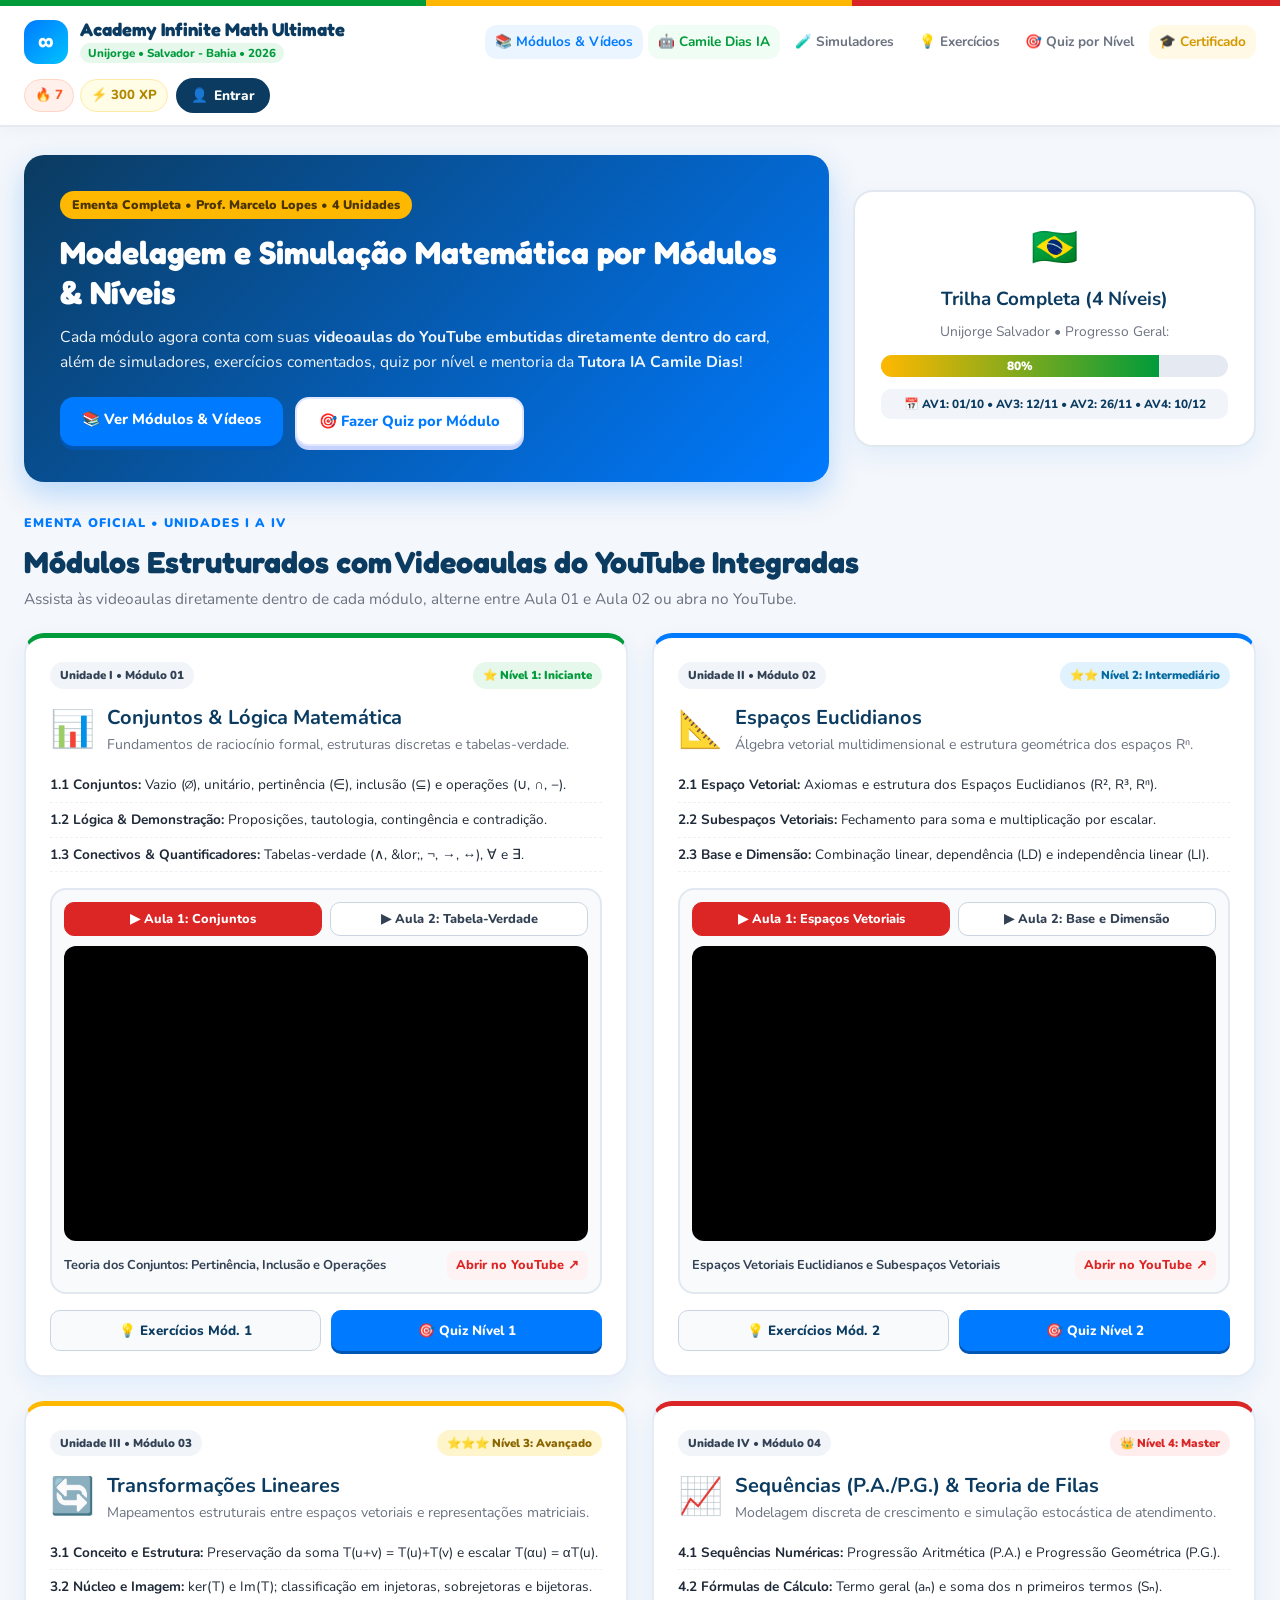
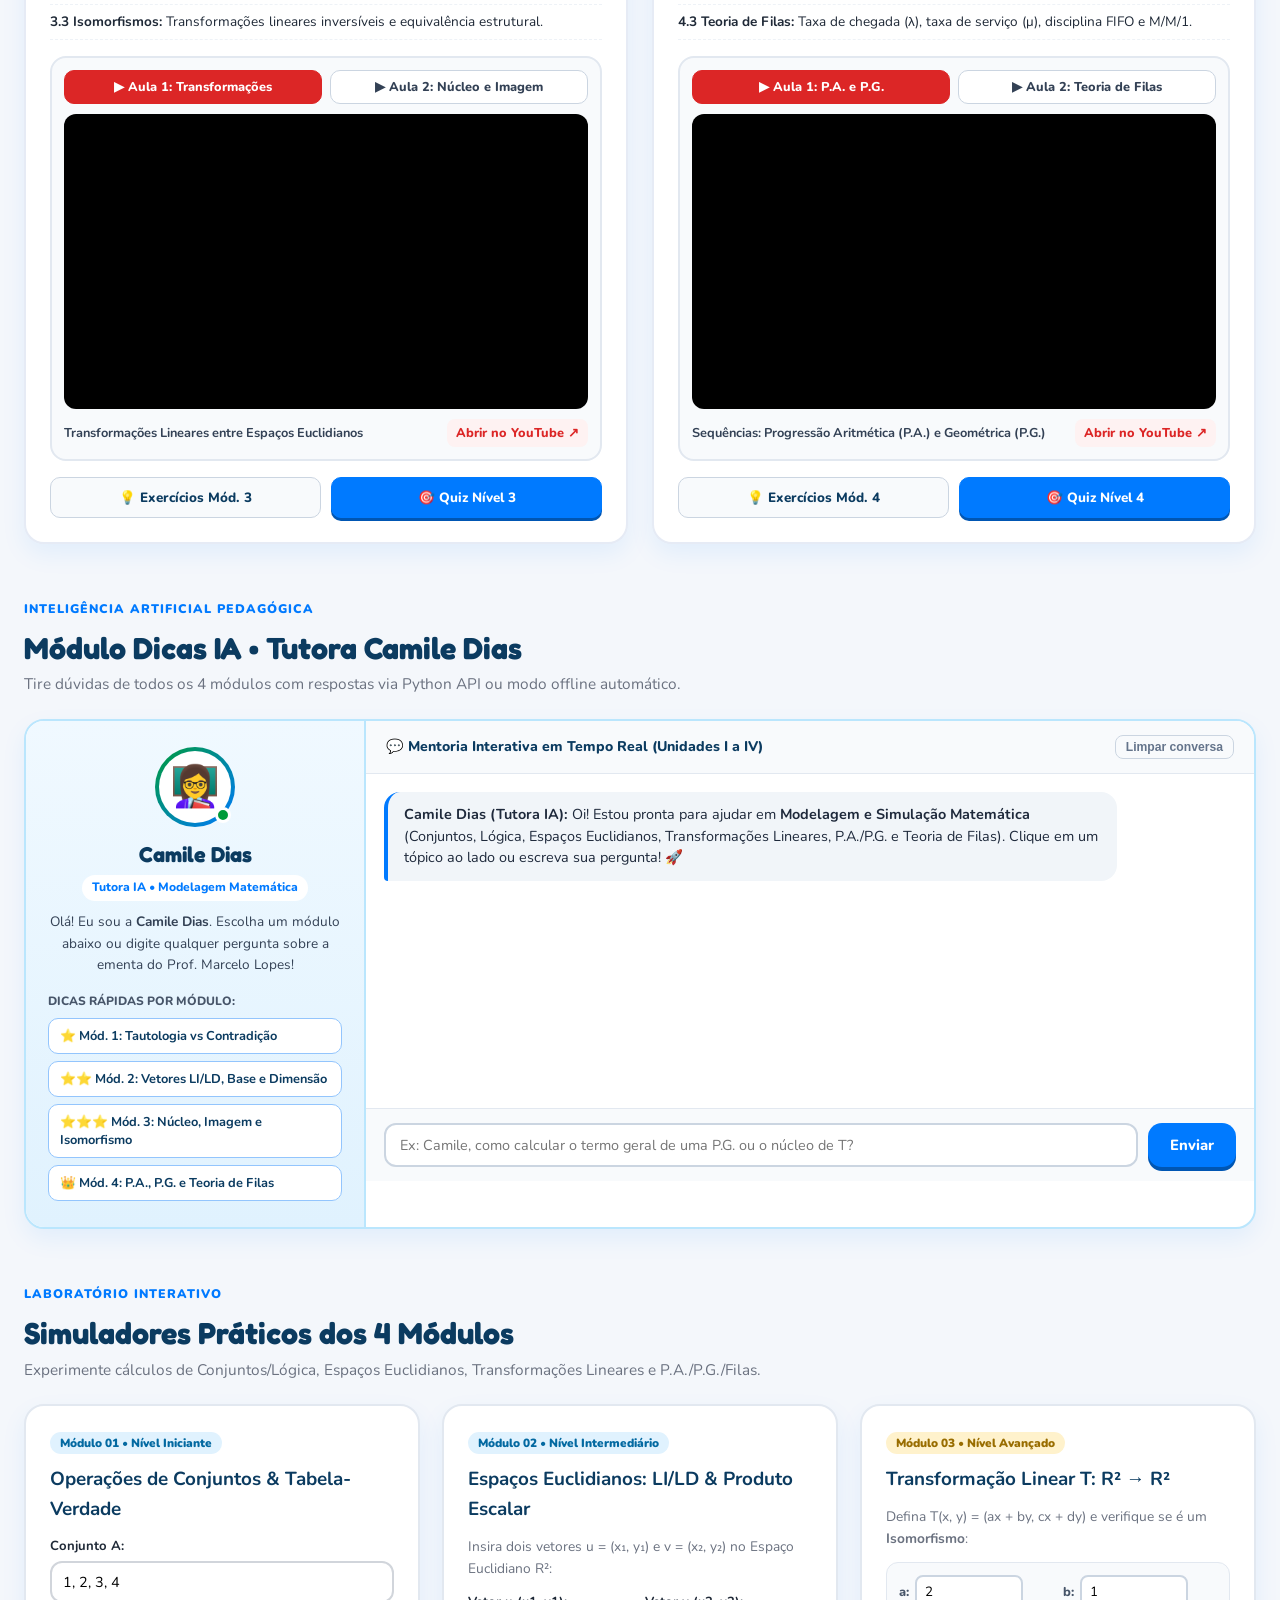
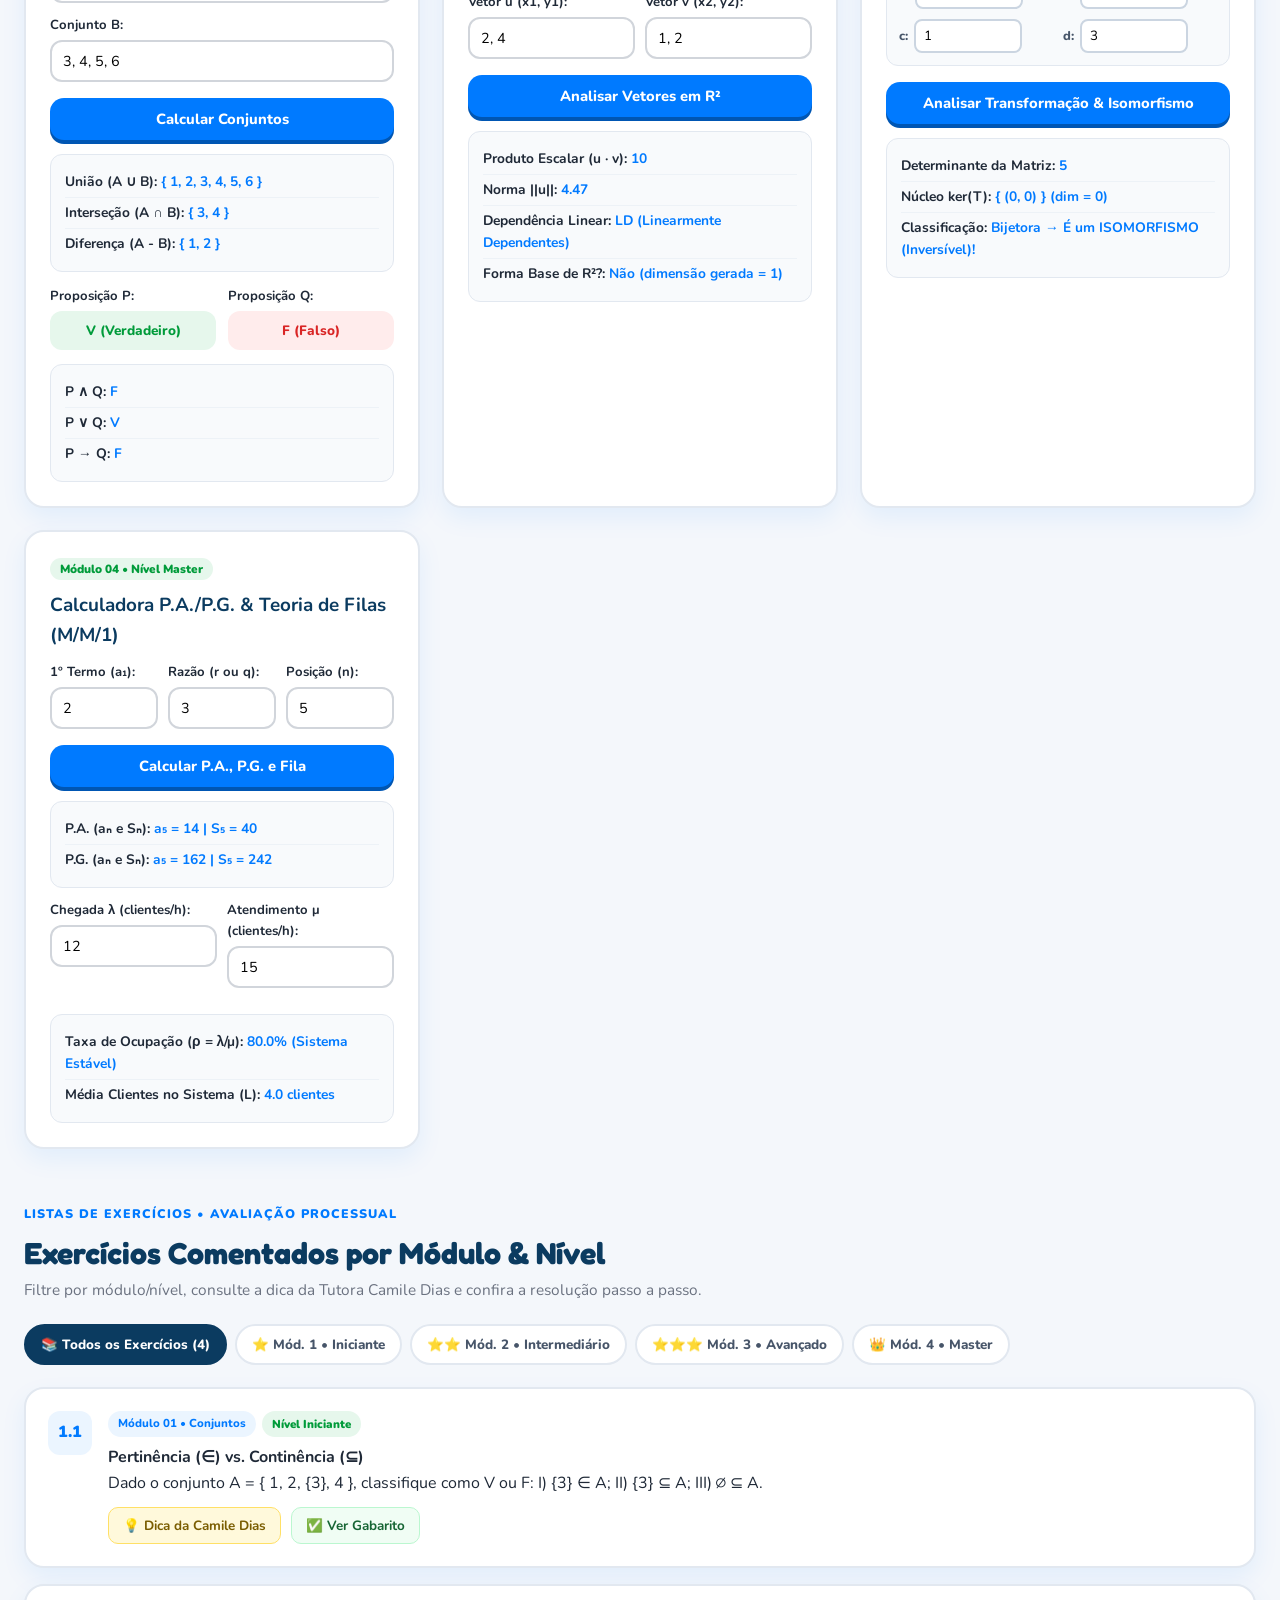
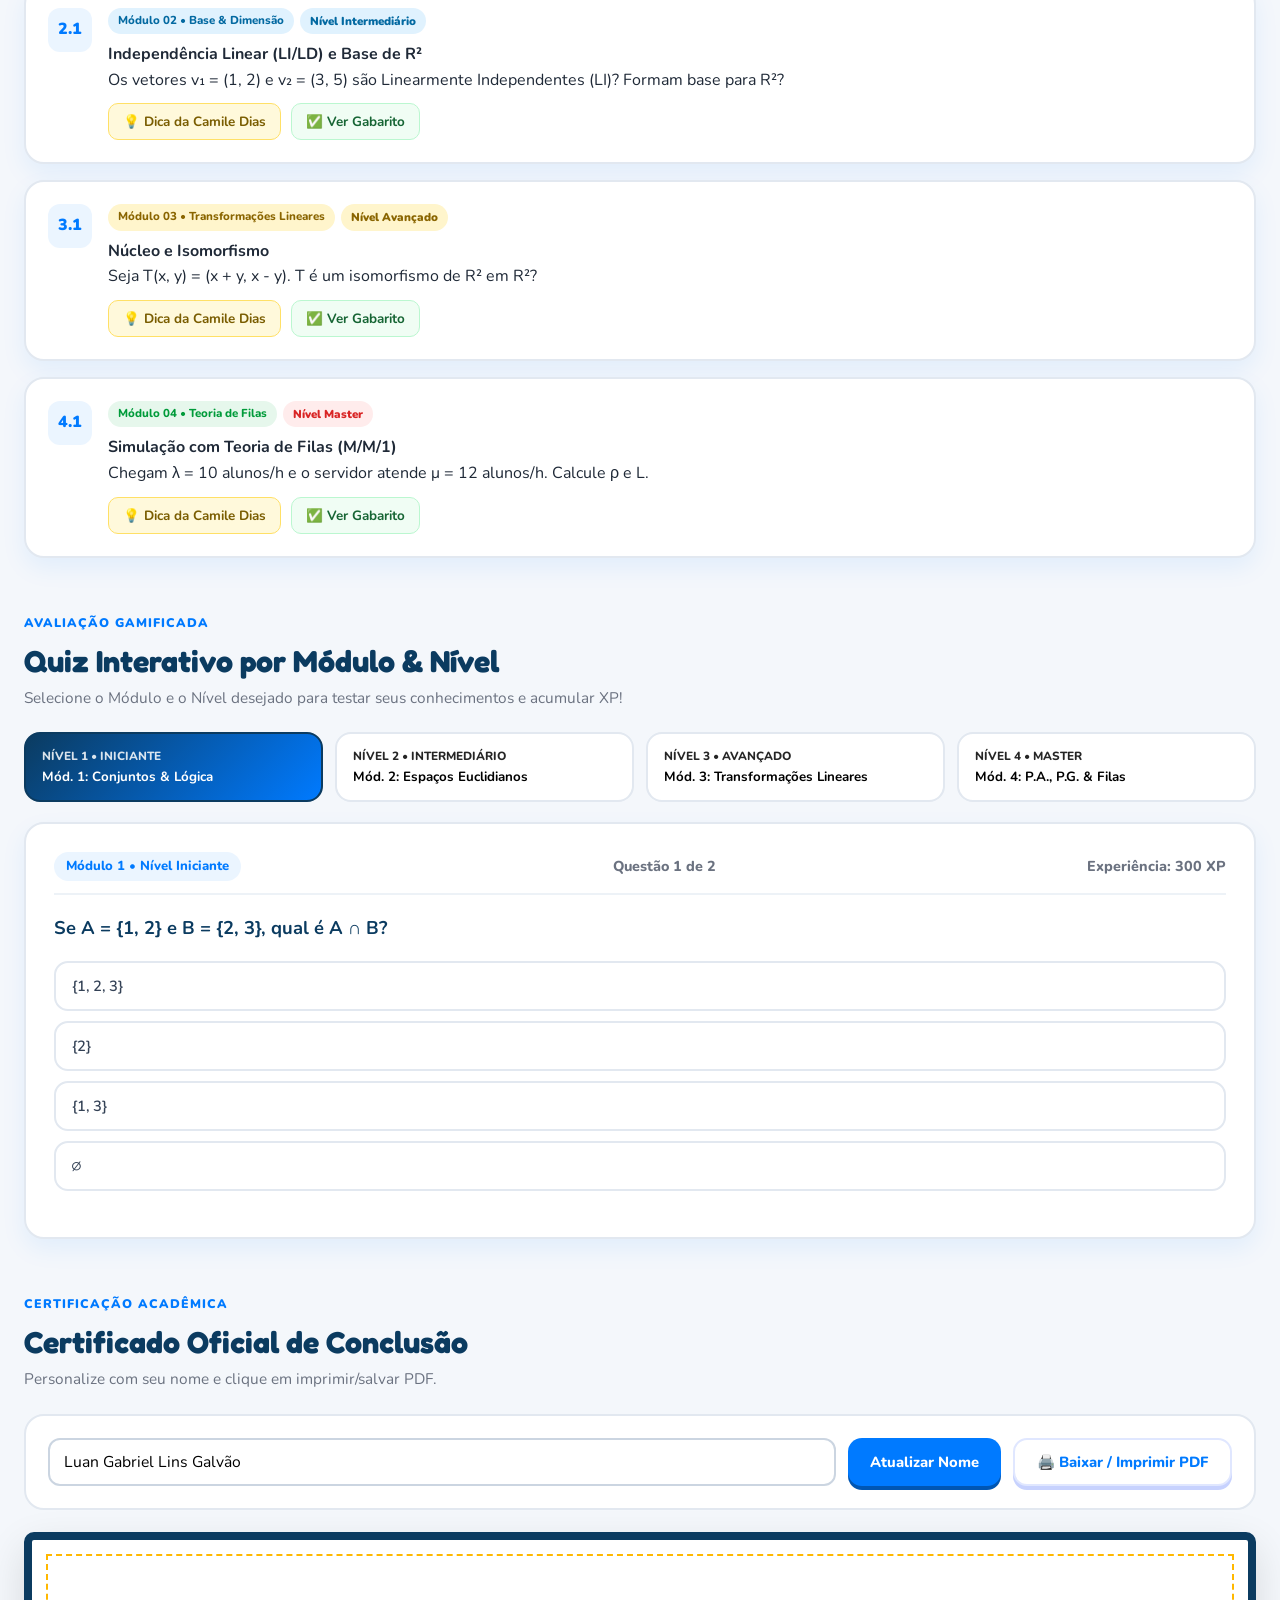
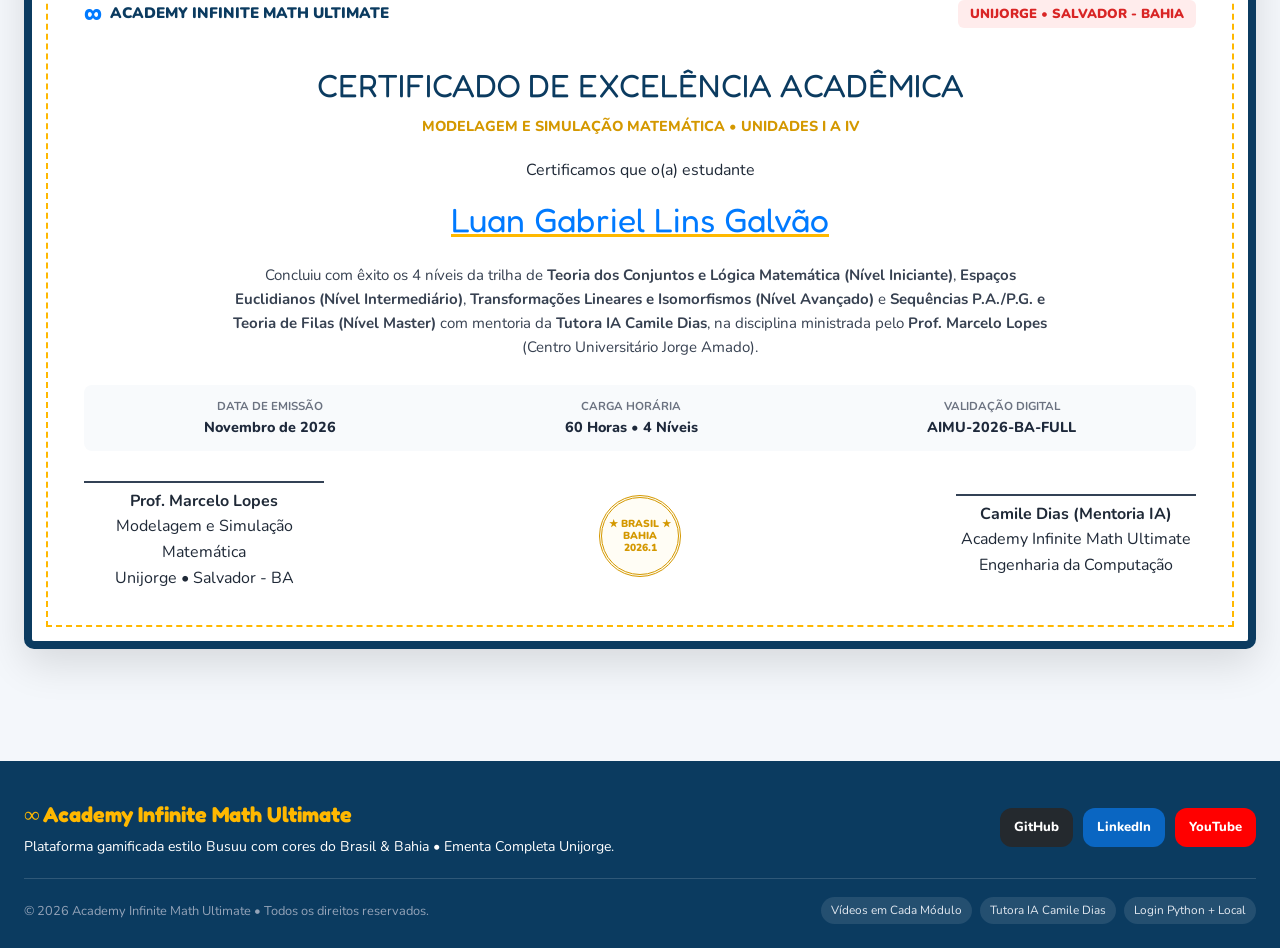
==== commit 6fc4e6f2: "Add files via upload" ====
--- a/index.html
+++ b/index.html
@@ -10,10 +10,8 @@
   <link href="https://fonts.googleapis.com/css2?family=Fredoka:wght@400;600;700&family=Nunito:wght@400;600;700;800;900&display=swap" rel="stylesheet">
 </head>
 <body>
-  <!-- Faixa Superior com Cores do Brasil & Bahia -->
   <div class="top-brazil-bahia-bar"></div>
 
-  <!-- Cabeçalho Estilo Busuu -->
   <header class="app-header">
     <div class="header-container">
       <div class="brand-box">
@@ -25,8 +23,7 @@
       </div>
 
       <nav class="nav-links">
-        <a href="#modulos" class="nav-item active">📚 Módulos & Níveis</a>
-        <a href="#videos" class="nav-item">🎥 Aulas YouTube</a>
+        <a href="#modulos" class="nav-item active">📚 Módulos & Vídeos</a>
         <a href="#tutor-ia" class="nav-item tutor-nav-highlight">🤖 Camile Dias IA</a>
         <a href="#lab-simuladores" class="nav-item">🧪 Simuladores</a>
         <a href="#exercicios" class="nav-item">💡 Exercícios</a>
@@ -43,22 +40,22 @@
           <span id="navUserIcon">👤</span>
           <span id="navUserText">Entrar</span>
         </button>
+        <button id="logoutBtn" class="btn-logout-nav hidden" onclick="logoutUser()" title="Sair da conta">Sair</button>
       </div>
     </div>
   </header>
 
-  <!-- Modal de Login e Cadastro (Redes Sociais, GitHub, Login e Senha) -->
+  <!-- Modal de Login e Cadastro -->
   <div id="authModal" class="modal-overlay hidden" onclick="closeAuthModalOutside(event)">
     <div class="modal-card">
       <button class="modal-close" onclick="closeAuthModal()" aria-label="Fechar janela">&times;</button>
-      
+
       <div class="modal-header">
         <div class="modal-logo">∞</div>
         <h2 id="modalTitle">Academy Infinite Math Ultimate</h2>
         <p id="modalSubtitle">Entre para salvar seu progresso por módulo/nível com a Tutora Camile Dias e emitir seu certificado.</p>
       </div>
 
-      <!-- Opções de Login com Redes Sociais e GitHub -->
       <div class="social-auth-group">
         <button type="button" class="btn-social btn-github" onclick="socialLogin('GitHub', 'LuanEngenheiroBA')">
           <svg width="20" height="20" viewBox="0 0 24 24" fill="currentColor"><path d="M12 0C5.37 0 0 5.37 0 12c0 5.31 3.435 9.795 8.205 11.385.6.105.825-.255.825-.57 0-.285-.015-1.23-.015-2.235-3.015.555-3.795-.735-4.035-1.41-.135-.345-.72-1.41-1.23-1.695-.42-.225-1.02-.78-.015-.795.945-.015 1.62.87 1.845 1.23 1.08 1.815 2.805 1.305 3.495.99.105-.78.42-1.305.765-1.605-2.67-.3-5.46-1.335-5.46-5.925 0-1.305.465-2.385 1.23-3.225-.12-.3-.54-1.53.12-3.18 0 0 1.005-.315 3.3 1.23.96-.27 1.98-.405 3-.405s2.04.135 3 .405c2.295-1.56 3.3-1.23 3.3-1.23.66 1.65.24 2.88.12 3.18.765.84 1.23 1.905 1.23 3.225 0 4.605-2.805 5.625-5.475 5.925.435.375.81 1.095.81 2.22 0 1.605-.015 2.895-.015 3.3 0 .315.225.69.825.57A12.02 12.02 0 0024 12c0-6.63-5.37-12-12-12z"/></svg>
@@ -85,7 +82,6 @@
         <span>ou entre com Login e Senha</span>
       </div>
 
-      <!-- Formulário Tradicional Login e Senha -->
       <form id="authForm" onsubmit="handleCredentialLogin(event)">
         <div id="nameFieldGroup" class="form-group hidden">
           <label for="authName">Nome Completo do Estudante</label>
@@ -93,18 +89,55 @@
         </div>
         <div class="form-group">
           <label for="authLoginUser">Login (Usuário ou E-mail)</label>
-          <input type="text" id="authLoginUser" required placeholder="ex: luan.galvao ou seu@email.com">
+          <input type="text" id="authLoginUser" required value="luan.galvao" placeholder="ex: luan.galvao ou seu@email.com">
         </div>
         <div class="form-group">
           <label for="authPass">Senha</label>
-          <input type="password" id="authPass" required placeholder="••••••••">
+          <input type="password" id="authPass" required value="123" placeholder="••••••••">
+        </div>
+        <div class="recovery-link-row">
+          <button type="button" class="btn-recovery-link" onclick="openRecoveryModal()">
+            Esqueci meu e-mail, usuário ou senha
+          </button>
         </div>
         <button type="submit" id="authSubmitBtn" class="btn btn-primary btn-full">Entrar com Login e Senha</button>
       </form>
+
+      <div id="authInlineFeedback" class="inline-feedback hidden"></div>
 
       <div class="auth-switch">
         <span id="authSwitchText">Ainda não possui conta?</span>
         <button type="button" id="authSwitchBtn" onclick="toggleAuthMode()">Criar conta gratuita</button>
+      </div>
+    </div>
+  </div>
+
+  <!-- Modal de Recuperação de E-mail, Usuário e Senha -->
+  <div id="recoveryModal" class="modal-overlay hidden" onclick="closeRecoveryOutside(event)">
+    <div class="modal-card">
+      <button class="modal-close" onclick="closeRecoveryModal()" aria-label="Fechar janela">&times;</button>
+      <div class="modal-header">
+        <div class="modal-logo">🔑</div>
+        <h2>Recuperar E-mail, Usuário e Senha</h2>
+        <p>Digite seu nome, usuário ou e-mail cadastrado para visualizar seus dados e redefinir a senha.</p>
+      </div>
+
+      <form id="recoveryForm" onsubmit="handleRecoverySubmit(event)">
+        <div class="form-group">
+          <label for="recIdentifier">Nome, Usuário ou E-mail</label>
+          <input type="text" id="recIdentifier" required placeholder="Ex: Luan, luan.galvao ou luan.galvao@unijorge.edu.br">
+        </div>
+        <div class="form-group">
+          <label for="recNewPass">Nova Senha (opcional)</label>
+          <input type="password" id="recNewPass" placeholder="Deixe em branco para apenas consultar">
+        </div>
+        <button type="submit" class="btn btn-primary btn-full">Recuperar / Redefinir Acesso</button>
+      </form>
+
+      <div id="recoveryResult" class="results-display hidden"></div>
+
+      <div class="auth-switch">
+        <button type="button" onclick="backToLoginFromRecovery()">Voltar para o Login</button>
       </div>
     </div>
   </div>
@@ -114,9 +147,9 @@
     <div class="hero-content">
       <div class="hero-badge">Ementa Completa • Prof. Marcelo Lopes • 4 Unidades</div>
       <h2>Modelagem e Simulação Matemática por Módulos & Níveis</h2>
-      <p>Do <strong>Nível Iniciante (Conjuntos & Lógica)</strong> ao <strong>Nível Master (Sequências P.A./P.G. & Teoria de Filas)</strong>, passando por <strong>Espaços Euclidianos</strong> e <strong>Transformações Lineares</strong> com videoaulas, exercícios comentados, quiz por nível e mentoria da <strong>Tutora IA Camile Dias</strong>!</p>
+      <p>Cada módulo agora conta com suas <strong>videoaulas do YouTube embutidas diretamente dentro do card</strong>, além de simuladores, exercícios comentados, quiz por nível e mentoria da <strong>Tutora IA Camile Dias</strong>!</p>
       <div class="hero-actions">
-        <a href="#modulos" class="btn btn-primary">📚 Ver Módulos por Nível</a>
+        <a href="#modulos" class="btn btn-primary">📚 Ver Módulos & Vídeos</a>
         <a href="#quiz" class="btn btn-secondary">🎯 Fazer Quiz por Módulo</a>
       </div>
     </div>
@@ -135,96 +168,176 @@
 
   <main class="main-container">
     <!-- =====================================================================
-         SEÇÃO 1: OS 4 MÓDULOS POR NÍVEL (EMENTA COMPLETA)
+         SEÇÃO 1: OS 4 MÓDULOS COM VÍDEOS DO YOUTUBE DENTRO DE CADA MÓDULO
          ===================================================================== -->
     <section id="modulos" class="section-box">
       <div class="section-header">
         <span class="tag-title">Ementa Oficial • Unidades I a IV</span>
-        <h2>Módulos Estruturados por Nível de Progressão</h2>
-        <p>Cada unidade do curso foi organizada em níveis estilo Busuu com videoaulas, exercícios e quiz dedicado.</p>
-      </div>
-
-      <div class="modules-grid-4">
-        <!-- Módulo 1 - Nível 1 -->
-        <article class="module-card level-card-1">
+        <h2>Módulos Estruturados com Videoaulas do YouTube Integradas</h2>
+        <p>Assista às videoaulas diretamente dentro de cada módulo, alterne entre Aula 01 e Aula 02 ou abra no YouTube.</p>
+      </div>
+
+      <div class="modules-grid-2">
+        <!-- MÓDULO 1 -->
+        <article class="module-card level-card-1" id="card-mod1">
           <div class="module-top-row">
             <span class="module-badge">Unidade I • Módulo 01</span>
             <span class="level-pill lvl-1">⭐ Nível 1: Iniciante</span>
           </div>
-          <div class="module-icon">📊</div>
-          <h3>Conjuntos & Lógica Matemática</h3>
-          <p>Fundamentos de raciocínio formal, estruturas discretas e técnicas de demonstração.</p>
+          <div class="module-title-row">
+            <span class="module-icon">📊</span>
+            <div>
+              <h3>Conjuntos & Lógica Matemática</h3>
+              <p class="module-sub">Fundamentos de raciocínio formal, estruturas discretas e tabelas-verdade.</p>
+            </div>
+          </div>
+
           <ul class="topic-list">
-            <li><strong>1.1 Conjuntos:</strong> Vazio (&empty;), unitário, conjuntos numéricos, pertinência (&isin;), contingência/inclusão (&sube;) e operações (&cup;, &cap;, &minus;).</li>
-            <li><strong>1.2 Lógica & Demonstração:</strong> Frase vs. proposição, tautologia, contingência e contradição.</li>
-            <li><strong>1.3 Conectivos & Quantificadores:</strong> Tabelas-verdade (&and;, &lor;, &not;, &rarr;, &harr;), quantificador universal (&forall;) e existencial (&exist;).</li>
+            <li><strong>1.1 Conjuntos:</strong> Vazio (&empty;), unitário, pertinência (&isin;), inclusão (&sube;) e operações (&cup;, &cap;, &minus;).</li>
+            <li><strong>1.2 Lógica & Demonstração:</strong> Proposições, tautologia, contingência e contradição.</li>
+            <li><strong>1.3 Conectivos & Quantificadores:</strong> Tabelas-verdade (&and;, &lor;, &not;, &rarr;, &harr;), &forall; e &exist;.</li>
           </ul>
+
+          <!-- VÍDEO DENTRO DO MÓDULO 1 -->
+          <div class="module-video-box">
+            <div class="module-video-tabs">
+              <button type="button" class="mv-tab active" onclick="switchModuleVideo('mod1', 0, this)">▶ Aula 1: Conjuntos</button>
+              <button type="button" class="mv-tab" onclick="switchModuleVideo('mod1', 1, this)">▶ Aula 2: Tabela-Verdade</button>
+            </div>
+            <div class="video-wrapper">
+              <iframe id="iframe-mod1" src="https://www.youtube.com/embed/n42-R3i43W0?rel=0" title="Videoaula Módulo 1" allow="accelerometer; autoplay; clipboard-write; encrypted-media; gyroscope; picture-in-picture" allowfullscreen></iframe>
+            </div>
+            <div class="module-video-caption">
+              <span id="caption-mod1">Teoria dos Conjuntos: Pertinência, Inclusão e Operações</span>
+              <a id="ytlink-mod1" href="https://www.youtube.com/watch?v=n42-R3i43W0" target="_blank" rel="noopener noreferrer">Abrir no YouTube &nearr;</a>
+            </div>
+          </div>
+
           <div class="module-footer-btns">
-            <button type="button" class="btn-mod-jump" onclick="jumpToSectionWithFilter('videos', 'mod1')">🎥 Vídeos</button>
-            <button type="button" class="btn-mod-jump" onclick="jumpToSectionWithFilter('exercicios', 'mod1')">💡 Exercícios</button>
+            <button type="button" class="btn-mod-jump" onclick="jumpToSectionWithFilter('exercicios', 'mod1')">💡 Exercícios Mód. 1</button>
             <button type="button" class="btn-mod-jump primary-jump" onclick="jumpToQuizModule('mod1')">🎯 Quiz Nível 1</button>
           </div>
         </article>
 
-        <!-- Módulo 2 - Nível 2 -->
-        <article class="module-card level-card-2">
+        <!-- MÓDULO 2 -->
+        <article class="module-card level-card-2" id="card-mod2">
           <div class="module-top-row">
             <span class="module-badge">Unidade II • Módulo 02</span>
             <span class="level-pill lvl-2">⭐⭐ Nível 2: Intermediário</span>
           </div>
-          <div class="module-icon">📐</div>
-          <h3>Espaços Euclidianos</h3>
-          <p>Álgebra vetorial multidimensional e estrutura geométrica dos espaços $\mathbb{R}^n$.</p>
+          <div class="module-title-row">
+            <span class="module-icon">📐</span>
+            <div>
+              <h3>Espaços Euclidianos</h3>
+              <p class="module-sub">Álgebra vetorial multidimensional e estrutura geométrica dos espaços Rⁿ.</p>
+            </div>
+          </div>
+
           <ul class="topic-list">
-            <li><strong>2.1 Espaço Vetorial:</strong> Conceito, axiomas e estrutura dos Espaços Euclidianos ($\mathbb{R}^2, \mathbb{R}^3, \mathbb{R}^n$).</li>
-            <li><strong>2.2 Subespaços Vetoriais:</strong> Propriedades de fechamento para soma e multiplicação por escalar.</li>
-            <li><strong>2.3 Base e Dimensão:</strong> Combinação linear, espaços finitamente gerados, dependência (LD) e independência linear (LI).</li>
+            <li><strong>2.1 Espaço Vetorial:</strong> Axiomas e estrutura dos Espaços Euclidianos (R², R³, Rⁿ).</li>
+            <li><strong>2.2 Subespaços Vetoriais:</strong> Fechamento para soma e multiplicação por escalar.</li>
+            <li><strong>2.3 Base e Dimensão:</strong> Combinação linear, dependência (LD) e independência linear (LI).</li>
           </ul>
+
+          <!-- VÍDEO DENTRO DO MÓDULO 2 -->
+          <div class="module-video-box">
+            <div class="module-video-tabs">
+              <button type="button" class="mv-tab active" onclick="switchModuleVideo('mod2', 0, this)">▶ Aula 1: Espaços Vetoriais</button>
+              <button type="button" class="mv-tab" onclick="switchModuleVideo('mod2', 1, this)">▶ Aula 2: Base e Dimensão</button>
+            </div>
+            <div class="video-wrapper">
+              <iframe id="iframe-mod2" src="https://www.youtube.com/embed/8mve0UoNLTo?rel=0" title="Videoaula Módulo 2" allow="accelerometer; autoplay; clipboard-write; encrypted-media; gyroscope; picture-in-picture" allowfullscreen></iframe>
+            </div>
+            <div class="module-video-caption">
+              <span id="caption-mod2">Espaços Vetoriais Euclidianos e Subespaços Vetoriais</span>
+              <a id="ytlink-mod2" href="https://www.youtube.com/watch?v=8mve0UoNLTo" target="_blank" rel="noopener noreferrer">Abrir no YouTube &nearr;</a>
+            </div>
+          </div>
+
           <div class="module-footer-btns">
-            <button type="button" class="btn-mod-jump" onclick="jumpToSectionWithFilter('videos', 'mod2')">🎥 Vídeos</button>
-            <button type="button" class="btn-mod-jump" onclick="jumpToSectionWithFilter('exercicios', 'mod2')">💡 Exercícios</button>
+            <button type="button" class="btn-mod-jump" onclick="jumpToSectionWithFilter('exercicios', 'mod2')">💡 Exercícios Mód. 2</button>
             <button type="button" class="btn-mod-jump primary-jump" onclick="jumpToQuizModule('mod2')">🎯 Quiz Nível 2</button>
           </div>
         </article>
 
-        <!-- Módulo 3 - Nível 3 -->
-        <article class="module-card level-card-3">
+        <!-- MÓDULO 3 -->
+        <article class="module-card level-card-3" id="card-mod3">
           <div class="module-top-row">
             <span class="module-badge">Unidade III • Módulo 03</span>
             <span class="level-pill lvl-3">⭐⭐⭐ Nível 3: Avançado</span>
           </div>
-          <div class="module-icon">🔄</div>
-          <h3>Transformações Lineares</h3>
-          <p>Mapeamentos estruturais entre espaços vetoriais euclidianos e representações matriciais.</p>
+          <div class="module-title-row">
+            <span class="module-icon">🔄</span>
+            <div>
+              <h3>Transformações Lineares</h3>
+              <p class="module-sub">Mapeamentos estruturais entre espaços vetoriais e representações matriciais.</p>
+            </div>
+          </div>
+
           <ul class="topic-list">
-            <li><strong>3.1 Conceito e Estrutura:</strong> Preservação da soma $T(u+v) = T(u)+T(v)$ e escalar $T(lpha u) = lpha T(u)$.</li>
-            <li><strong>3.2 Núcleo e Imagem:</strong> $\ker(T)$ e $	ext{Im}(T)$; classificação em transformações injetoras, sobrejetoras e bijetoras.</li>
-            <li><strong>3.3 Isomorfismos:</strong> Transformações lineares inversíveis e equivalência estrutural entre espaços.</li>
+            <li><strong>3.1 Conceito e Estrutura:</strong> Preservação da soma T(u+v) = T(u)+T(v) e escalar T(αu) = αT(u).</li>
+            <li><strong>3.2 Núcleo e Imagem:</strong> ker(T) e Im(T); classificação em injetoras, sobrejetoras e bijetoras.</li>
+            <li><strong>3.3 Isomorfismos:</strong> Transformações lineares inversíveis e equivalência estrutural.</li>
           </ul>
+
+          <!-- VÍDEO DENTRO DO MÓDULO 3 -->
+          <div class="module-video-box">
+            <div class="module-video-tabs">
+              <button type="button" class="mv-tab active" onclick="switchModuleVideo('mod3', 0, this)">▶ Aula 1: Transformações</button>
+              <button type="button" class="mv-tab" onclick="switchModuleVideo('mod3', 1, this)">▶ Aula 2: Núcleo e Imagem</button>
+            </div>
+            <div class="video-wrapper">
+              <iframe id="iframe-mod3" src="https://www.youtube.com/embed/kYB8IZa5AuE?rel=0" title="Videoaula Módulo 3" allow="accelerometer; autoplay; clipboard-write; encrypted-media; gyroscope; picture-in-picture" allowfullscreen></iframe>
+            </div>
+            <div class="module-video-caption">
+              <span id="caption-mod3">Transformações Lineares entre Espaços Euclidianos</span>
+              <a id="ytlink-mod3" href="https://www.youtube.com/watch?v=kYB8IZa5AuE" target="_blank" rel="noopener noreferrer">Abrir no YouTube &nearr;</a>
+            </div>
+          </div>
+
           <div class="module-footer-btns">
-            <button type="button" class="btn-mod-jump" onclick="jumpToSectionWithFilter('videos', 'mod3')">🎥 Vídeos</button>
-            <button type="button" class="btn-mod-jump" onclick="jumpToSectionWithFilter('exercicios', 'mod3')">💡 Exercícios</button>
+            <button type="button" class="btn-mod-jump" onclick="jumpToSectionWithFilter('exercicios', 'mod3')">💡 Exercícios Mód. 3</button>
             <button type="button" class="btn-mod-jump primary-jump" onclick="jumpToQuizModule('mod3')">🎯 Quiz Nível 3</button>
           </div>
         </article>
 
-        <!-- Módulo 4 - Nível 4 -->
-        <article class="module-card level-card-4">
+        <!-- MÓDULO 4 -->
+        <article class="module-card level-card-4" id="card-mod4">
           <div class="module-top-row">
             <span class="module-badge">Unidade IV • Módulo 04</span>
             <span class="level-pill lvl-4">👑 Nível 4: Master</span>
           </div>
-          <div class="module-icon">📈</div>
-          <h3>Sequências (P.A./P.G.) & Teoria de Filas</h3>
-          <p>Modelagem discreta de crescimento e simulação estocástica de atendimento e sistemas.</p>
+          <div class="module-title-row">
+            <span class="module-icon">📈</span>
+            <div>
+              <h3>Sequências (P.A./P.G.) & Teoria de Filas</h3>
+              <p class="module-sub">Modelagem discreta de crescimento e simulação estocástica de atendimento.</p>
+            </div>
+          </div>
+
           <ul class="topic-list">
-            <li><strong>4.1 Sequências Numéricas:</strong> Definição e características de Progressão Aritmética (P.A.) e Progressão Geométrica (P.G.).</li>
-            <li><strong>4.2 Fórmulas de Cálculo:</strong> Termo geral ($a_n$) e soma dos $n$ primeiros termos ($S_n$) na P.A. e na P.G.</li>
-            <li><strong>4.3 Teoria de Filas:</strong> Taxa de chegada ($\lambda$), taxa de serviço ($\mu$), servidores, disciplina FIFO e simulação.</li>
+            <li><strong>4.1 Sequências Numéricas:</strong> Progressão Aritmética (P.A.) e Progressão Geométrica (P.G.).</li>
+            <li><strong>4.2 Fórmulas de Cálculo:</strong> Termo geral (aₙ) e soma dos n primeiros termos (Sₙ).</li>
+            <li><strong>4.3 Teoria de Filas:</strong> Taxa de chegada (λ), taxa de serviço (μ), disciplina FIFO e M/M/1.</li>
           </ul>
+
+          <!-- VÍDEO DENTRO DO MÓDULO 4 -->
+          <div class="module-video-box">
+            <div class="module-video-tabs">
+              <button type="button" class="mv-tab active" onclick="switchModuleVideo('mod4', 0, this)">▶ Aula 1: P.A. e P.G.</button>
+              <button type="button" class="mv-tab" onclick="switchModuleVideo('mod4', 1, this)">▶ Aula 2: Teoria de Filas</button>
+            </div>
+            <div class="video-wrapper">
+              <iframe id="iframe-mod4" src="https://www.youtube.com/embed/V-202g4h8-4?rel=0" title="Videoaula Módulo 4" allow="accelerometer; autoplay; clipboard-write; encrypted-media; gyroscope; picture-in-picture" allowfullscreen></iframe>
+            </div>
+            <div class="module-video-caption">
+              <span id="caption-mod4">Sequências: Progressão Aritmética (P.A.) e Geométrica (P.G.)</span>
+              <a id="ytlink-mod4" href="https://www.youtube.com/watch?v=V-202g4h8-4" target="_blank" rel="noopener noreferrer">Abrir no YouTube &nearr;</a>
+            </div>
+          </div>
+
           <div class="module-footer-btns">
-            <button type="button" class="btn-mod-jump" onclick="jumpToSectionWithFilter('videos', 'mod4')">🎥 Vídeos</button>
-            <button type="button" class="btn-mod-jump" onclick="jumpToSectionWithFilter('exercicios', 'mod4')">💡 Exercícios</button>
+            <button type="button" class="btn-mod-jump" onclick="jumpToSectionWithFilter('exercicios', 'mod4')">💡 Exercícios Mód. 4</button>
             <button type="button" class="btn-mod-jump primary-jump" onclick="jumpToQuizModule('mod4')">🎯 Quiz Nível 4</button>
           </div>
         </article>
@@ -232,163 +345,13 @@
     </section>
 
     <!-- =====================================================================
-         SEÇÃO 2: VIDEOAULAS DO YOUTUBE POR MÓDULO E NÍVEL
-         ===================================================================== -->
-    <section id="videos" class="section-box">
-      <div class="section-header">
-        <span class="tag-title">Conteúdo Audiovisual Selecionado</span>
-        <h2>Videoaulas do YouTube por Módulo & Nível</h2>
-        <p>Filtre por módulo para assistir às aulas incorporadas ou abrir diretamente no YouTube.</p>
-      </div>
-
-      <!-- Filtro de Vídeos por Módulo e Nível -->
-      <div class="filter-tabs" id="videoFilterTabs">
-        <button type="button" class="filter-tab active" data-filter="all" onclick="filterVideos('all', this)">🌐 Todos os Módulos (8 Aulas)</button>
-        <button type="button" class="filter-tab" data-filter="mod1" onclick="filterVideos('mod1', this)">⭐ Mód. 1 • Iniciante (Conjuntos & Lógica)</button>
-        <button type="button" class="filter-tab" data-filter="mod2" onclick="filterVideos('mod2', this)">⭐⭐ Mód. 2 • Intermediário (Espaços Euclidianos)</button>
-        <button type="button" class="filter-tab" data-filter="mod3" onclick="filterVideos('mod3', this)">⭐⭐⭐ Mód. 3 • Avançado (Transformações Lineares)</button>
-        <button type="button" class="filter-tab" data-filter="mod4" onclick="filterVideos('mod4', this)">👑 Mód. 4 • Master (P.A., P.G. & Filas)</button>
-      </div>
-
-      <div class="video-grid" id="videoGridContainer">
-        <!-- Vídeo Mód 1 - A -->
-        <div class="video-card" data-module="mod1">
-          <div class="video-wrapper">
-            <iframe src="https://www.youtube-nocookie.com/embed/n42-R3i43W0" title="Teoria dos Conjuntos" allow="accelerometer; autoplay; clipboard-write; encrypted-media; gyroscope; picture-in-picture" allowfullscreen></iframe>
-          </div>
-          <div class="video-info">
-            <div class="card-meta-badges">
-              <span class="video-chip">Mód. 1 • Conjuntos</span>
-              <span class="level-tag lvl-1">Nível Iniciante</span>
-            </div>
-            <h4>Teoria dos Conjuntos: Pertinência, Inclusão e Operações</h4>
-            <p>Conjuntos numéricos, união, interseção, diferença e relações de pertinência (&isin;) e continência (&sube;).</p>
-            <a href="https://www.youtube.com/watch?v=n42-R3i43W0" target="_blank" rel="noopener noreferrer" class="yt-external-link">▶ Assistir no YouTube &nearr;</a>
-          </div>
-        </div>
-
-        <!-- Vídeo Mód 1 - B -->
-        <div class="video-card" data-module="mod1">
-          <div class="video-wrapper">
-            <iframe src="https://www.youtube-nocookie.com/embed/zH3bY8LwQio" title="Lógica Proposicional e Tabela-Verdade" allow="accelerometer; autoplay; clipboard-write; encrypted-media; gyroscope; picture-in-picture" allowfullscreen></iframe>
-          </div>
-          <div class="video-info">
-            <div class="card-meta-badges">
-              <span class="video-chip">Mód. 1 • Lógica</span>
-              <span class="level-tag lvl-1">Nível Iniciante</span>
-            </div>
-            <h4>Lógica Matemática: Tabelas-Verdade, Tautologia e Conectivos</h4>
-            <p>Construção de tabelas-verdade, proposições compostas, tautologia, contingência e contradição.</p>
-            <a href="https://www.youtube.com/watch?v=zH3bY8LwQio" target="_blank" rel="noopener noreferrer" class="yt-external-link">▶ Assistir no YouTube &nearr;</a>
-          </div>
-        </div>
-
-        <!-- Vídeo Mód 2 - A -->
-        <div class="video-card" data-module="mod2">
-          <div class="video-wrapper">
-            <iframe src="https://www.youtube-nocookie.com/embed/8mve0UoNLTo" title="Espaços Vetoriais e Subespaços Euclidianos" allow="accelerometer; autoplay; clipboard-write; encrypted-media; gyroscope; picture-in-picture" allowfullscreen></iframe>
-          </div>
-          <div class="video-info">
-            <div class="card-meta-badges">
-              <span class="video-chip chip-blue">Mód. 2 • Espaços Euclidianos</span>
-              <span class="level-tag lvl-2">Nível Intermediário</span>
-            </div>
-            <h4>Espaços Vetoriais Euclidianos e Subespaços Vetoriais</h4>
-            <p>Axiomas de espaço vetorial no $\mathbb{R}^n$ e verificação das condições de subespaço vetorial.</p>
-            <a href="https://www.youtube.com/watch?v=8mve0UoNLTo" target="_blank" rel="noopener noreferrer" class="yt-external-link">▶ Assistir no YouTube &nearr;</a>
-          </div>
-        </div>
-
-        <!-- Vídeo Mód 2 - B -->
-        <div class="video-card" data-module="mod2">
-          <div class="video-wrapper">
-            <iframe src="https://www.youtube-nocookie.com/embed/k7RM-ot2NWY" title="Combinação Linear, Base e Dimensão" allow="accelerometer; autoplay; clipboard-write; encrypted-media; gyroscope; picture-in-picture" allowfullscreen></iframe>
-          </div>
-          <div class="video-info">
-            <div class="card-meta-badges">
-              <span class="video-chip chip-blue">Mód. 2 • Base & Dimensão</span>
-              <span class="level-tag lvl-2">Nível Intermediário</span>
-            </div>
-            <h4>Combinação Linear, Independência Linear (LI/LD), Base e Dimensão</h4>
-            <p>Como identificar vetores linearmente independentes e determinar a base e dimensão de subespaços.</p>
-            <a href="https://www.youtube.com/watch?v=k7RM-ot2NWY" target="_blank" rel="noopener noreferrer" class="yt-external-link">▶ Assistir no YouTube &nearr;</a>
-          </div>
-        </div>
-
-        <!-- Vídeo Mód 3 - A -->
-        <div class="video-card" data-module="mod3">
-          <div class="video-wrapper">
-            <iframe src="https://www.youtube-nocookie.com/embed/kYB8IZa5AuE" title="Transformações Lineares e Matrizes" allow="accelerometer; autoplay; clipboard-write; encrypted-media; gyroscope; picture-in-picture" allowfullscreen></iframe>
-          </div>
-          <div class="video-info">
-            <div class="card-meta-badges">
-              <span class="video-chip chip-yellow">Mód. 3 • Transformações</span>
-              <span class="level-tag lvl-3">Nível Avançado</span>
-            </div>
-            <h4>Transformações Lineares entre Espaços Euclidianos</h4>
-            <p>Compreensão geométrica e algébrica de transformações lineares e matrizes associadas.</p>
-            <a href="https://www.youtube.com/watch?v=kYB8IZa5AuE" target="_blank" rel="noopener noreferrer" class="yt-external-link">▶ Assistir no YouTube &nearr;</a>
-          </div>
-        </div>
-
-        <!-- Vídeo Mód 3 - B -->
-        <div class="video-card" data-module="mod3">
-          <div class="video-wrapper">
-            <iframe src="https://www.youtube-nocookie.com/embed/uQhTuRlWMxw" title="Núcleo, Imagem e Isomorfismos" allow="accelerometer; autoplay; clipboard-write; encrypted-media; gyroscope; picture-in-picture" allowfullscreen></iframe>
-          </div>
-          <div class="video-info">
-            <div class="card-meta-badges">
-              <span class="video-chip chip-yellow">Mód. 3 • Isomorfismos</span>
-              <span class="level-tag lvl-3">Nível Avançado</span>
-            </div>
-            <h4>Núcleo, Imagem, Transformações Inversíveis e Isomorfismos</h4>
-            <p>Teorema do Núcleo e da Imagem, injetividade, sobrejetividade e bijetividade (isomorfismos).</p>
-            <a href="https://www.youtube.com/watch?v=uQhTuRlWMxw" target="_blank" rel="noopener noreferrer" class="yt-external-link">▶ Assistir no YouTube &nearr;</a>
-          </div>
-        </div>
-
-        <!-- Vídeo Mód 4 - A -->
-        <div class="video-card" data-module="mod4">
-          <div class="video-wrapper">
-            <iframe src="https://www.youtube-nocookie.com/embed/V-202g4h8-4" title="Progressão Aritmética e Geométrica" allow="accelerometer; autoplay; clipboard-write; encrypted-media; gyroscope; picture-in-picture" allowfullscreen></iframe>
-          </div>
-          <div class="video-info">
-            <div class="card-meta-badges">
-              <span class="video-chip chip-green">Mód. 4 • Sequências</span>
-              <span class="level-tag lvl-4">Nível Master</span>
-            </div>
-            <h4>Sequências: Progressão Aritmética (P.A.) e Geométrica (P.G.)</h4>
-            <p>Cálculo do termo geral e soma dos termos de uma P.A. e P.G. aplicados à modelagem.</p>
-            <a href="https://www.youtube.com/watch?v=V-202g4h8-4" target="_blank" rel="noopener noreferrer" class="yt-external-link">▶ Assistir no YouTube &nearr;</a>
-          </div>
-        </div>
-
-        <!-- Vídeo Mód 4 - B -->
-        <div class="video-card" data-module="mod4">
-          <div class="video-wrapper">
-            <iframe src="https://www.youtube-nocookie.com/embed/xG36l7z_7W0" title="Teoria de Filas e Simulação" allow="accelerometer; autoplay; clipboard-write; encrypted-media; gyroscope; picture-in-picture" allowfullscreen></iframe>
-          </div>
-          <div class="video-info">
-            <div class="card-meta-badges">
-              <span class="video-chip chip-green">Mód. 4 • Teoria de Filas</span>
-              <span class="level-tag lvl-4">Nível Master</span>
-            </div>
-            <h4>Teoria de Filas e Simulação de Sistemas (Modelo M/M/1)</h4>
-            <p>Elementos da Teoria de Filas: taxa de chegada, taxa de atendimento, capacidade e simulação.</p>
-            <a href="https://www.youtube.com/watch?v=xG36l7z_7W0" target="_blank" rel="noopener noreferrer" class="yt-external-link">▶ Assistir no YouTube &nearr;</a>
-          </div>
-        </div>
-      </div>
-    </section>
-
-    <!-- =====================================================================
-         SEÇÃO 3: MÓDULO DICAS IA • TUTORA CAMILE DIAS
+         SEÇÃO 2: MÓDULO DICAS IA • TUTORA CAMILE DIAS
          ===================================================================== -->
     <section id="tutor-ia" class="section-box">
       <div class="section-header">
         <span class="tag-title">Inteligência Artificial Pedagógica</span>
         <h2>Módulo Dicas IA • Tutora Camile Dias</h2>
-        <p>Tire dúvidas de todos os 4 módulos (Conjuntos, Lógica, Espaços Euclidianos, Transformações Lineares, P.A./P.G. e Teoria de Filas).</p>
+        <p>Tire dúvidas de todos os 4 módulos com respostas via Python API ou modo offline automático.</p>
       </div>
 
       <div class="tutor-ia-card">
@@ -400,7 +363,7 @@
           <h3>Camile Dias</h3>
           <span class="tutor-role">Tutora IA • Modelagem Matemática</span>
           <p class="tutor-bio">Olá! Eu sou a <strong>Camile Dias</strong>. Escolha um módulo abaixo ou digite qualquer pergunta sobre a ementa do Prof. Marcelo Lopes!</p>
-          
+
           <div class="quick-prompts">
             <span class="prompts-label">Dicas rápidas por Módulo:</span>
             <button type="button" class="chip-prompt" onclick="askCamilePreset('Módulo 1: Tautologia, Contingência e Contradição')">⭐ Mód. 1: Tautologia vs Contradição</button>
@@ -415,10 +378,10 @@
             <span>💬 Mentoria Interativa em Tempo Real (Unidades I a IV)</span>
             <button type="button" class="btn-clear-chat" onclick="clearCamileChat()">Limpar conversa</button>
           </div>
-          
+
           <div id="camileChatMessages" class="chat-messages-box">
             <div class="msg-bubble msg-tutor">
-              <strong>Camile Dias (Tutora IA):</strong> Oi! Estou atualizada com toda a ementa de <strong>Modelagem e Simulação Matemática</strong> (Conjuntos, Lógica, Espaços Euclidianos, Transformações Lineares, P.A./P.G. e Teoria de Filas). Clique em um tópico ao lado ou escreva sua pergunta! 🚀
+              <strong>Camile Dias (Tutora IA):</strong> Oi! Estou pronta para ajudar em <strong>Modelagem e Simulação Matemática</strong> (Conjuntos, Lógica, Espaços Euclidianos, Transformações Lineares, P.A./P.G. e Teoria de Filas). Clique em um tópico ao lado ou escreva sua pergunta! 🚀
             </div>
           </div>
 
@@ -431,7 +394,7 @@
     </section>
 
     <!-- =====================================================================
-         SEÇÃO 4: LABORATÓRIO DE SIMULADORES (1 SIMULADOR POR MÓDULO)
+         SEÇÃO 3: LABORATÓRIO DE SIMULADORES
          ===================================================================== -->
     <section id="lab-simuladores" class="section-box">
       <div class="section-header">
@@ -474,9 +437,7 @@
                 <button type="button" id="toggleQ" class="btn-toggle false-val" onclick="toggleVal('Q')">F (Falso)</button>
               </div>
             </div>
-            <div class="results-display" id="logicQuickRes">
-              <!-- Atualizado via JS -->
-            </div>
+            <div class="results-display" id="logicQuickRes"></div>
           </div>
         </div>
 
@@ -487,7 +448,7 @@
             <h3>Espaços Euclidianos: LI/LD & Produto Escalar</h3>
           </div>
           <div class="sim-body">
-            <p class="sim-desc">Insira dois vetores $u = (x_1, y_1)$ e $v = (x_2, y_2)$ no Espaço Euclidiano $\mathbb{R}^2$:</p>
+            <p class="sim-desc">Insira dois vetores u = (x₁, y₁) e v = (x₂, y₂) no Espaço Euclidiano R²:</p>
             <div class="dual-input-row">
               <div class="input-group">
                 <label for="vecU">Vetor u (x1, y1):</label>
@@ -498,13 +459,13 @@
                 <input type="text" id="vecV" value="1, 2">
               </div>
             </div>
-            <button type="button" class="btn btn-primary btn-calc" onclick="calculateEuclidean()">Analisar Vetores em ℝ²</button>
+            <button type="button" class="btn btn-primary btn-calc" onclick="calculateEuclidean()">Analisar Vetores em R²</button>
 
             <div class="results-display" id="euclideanResult">
               <div class="result-row"><strong>Produto Escalar (u &middot; v):</strong> <span id="resDot">10</span></div>
               <div class="result-row"><strong>Norma ||u||:</strong> <span id="resNormU">4.47</span></div>
               <div class="result-row"><strong>Dependência Linear:</strong> <span id="resLILD">LD (Linearmente Dependentes)</span></div>
-              <div class="result-row"><strong>Forma Base de ℝ²?:</strong> <span id="resIsBasis">Não (dimensão gerada = 1)</span></div>
+              <div class="result-row"><strong>Forma Base de R²?:</strong> <span id="resIsBasis">Não (dimensão gerada = 1)</span></div>
             </div>
           </div>
         </div>
@@ -513,10 +474,10 @@
         <div class="sim-card">
           <div class="sim-header">
             <span class="sim-badge badge-alt">Módulo 03 • Nível Avançado</span>
-            <h3>Transformação Linear $T: \mathbb{R}^2 	o \mathbb{R}^2$</h3>
+            <h3>Transformação Linear T: R² &rarr; R²</h3>
           </div>
           <div class="sim-body">
-            <p class="sim-desc">Defina $T(x, y) = (ax + by,\; cx + dy)$ e verifique se é um <strong>Isomorfismo</strong>:</p>
+            <p class="sim-desc">Defina T(x, y) = (ax + by, cx + dy) e verifique se é um <strong>Isomorfismo</strong>:</p>
             <div class="matrix-grid-inputs">
               <div><label>a:</label><input type="number" id="matA" value="2"></div>
               <div><label>b:</label><input type="number" id="matB" value="1"></div>
@@ -542,23 +503,23 @@
           <div class="sim-body">
             <div class="dual-input-row">
               <div class="input-group">
-                <label for="seqA1">1º Termo ($a_1$):</label>
+                <label for="seqA1">1º Termo (a₁):</label>
                 <input type="number" id="seqA1" value="2">
               </div>
               <div class="input-group">
-                <label for="seqR">Razão ($r$ ou $q$):</label>
+                <label for="seqR">Razão (r ou q):</label>
                 <input type="number" id="seqR" value="3">
               </div>
               <div class="input-group">
-                <label for="seqN">Posição ($n$):</label>
+                <label for="seqN">Posição (n):</label>
                 <input type="number" id="seqN" value="5" min="1" max="50">
               </div>
             </div>
             <button type="button" class="btn btn-primary btn-calc" onclick="calculateSequencesAndQueue()">Calcular P.A., P.G. e Fila</button>
 
             <div class="results-display">
-              <div class="result-row"><strong>P.A. ($a_n$ e $S_n$):</strong> <span id="resPA">a₅ = 14 | S₅ = 40</span></div>
-              <div class="result-row"><strong>P.G. ($a_n$ e $S_n$):</strong> <span id="resPG">a₅ = 162 | S₅ = 242</span></div>
+              <div class="result-row"><strong>P.A. (aₙ e Sₙ):</strong> <span id="resPA">a₅ = 14 | S₅ = 40</span></div>
+              <div class="result-row"><strong>P.G. (aₙ e Sₙ):</strong> <span id="resPG">a₅ = 162 | S₅ = 242</span></div>
             </div>
 
             <div class="dual-input-row" style="margin-top: 12px;">
@@ -581,7 +542,7 @@
     </section>
 
     <!-- =====================================================================
-         SEÇÃO 5: EXERCÍCIOS COM DICAS POR MÓDULO E NÍVEL
+         SEÇÃO 4: EXERCÍCIOS COM DICAS POR MÓDULO E NÍVEL
          ===================================================================== -->
     <section id="exercicios" class="section-box">
       <div class="section-header">
@@ -590,17 +551,15 @@
         <p>Filtre por módulo/nível, consulte a dica da Tutora Camile Dias e confira a resolução passo a passo.</p>
       </div>
 
-      <!-- Filtro de Exercícios por Módulo e Nível -->
       <div class="filter-tabs" id="exFilterTabs">
-        <button type="button" class="filter-tab active" data-filter="all" onclick="filterExercises('all', this)">📚 Todos os Exercícios (8)</button>
-        <button type="button" class="filter-tab" data-filter="mod1" onclick="filterExercises('mod1', this)">⭐ Mód. 1 • Iniciante</button>
-        <button type="button" class="filter-tab" data-filter="mod2" onclick="filterExercises('mod2', this)">⭐⭐ Mód. 2 • Intermediário</button>
-        <button type="button" class="filter-tab" data-filter="mod3" onclick="filterExercises('mod3', this)">⭐⭐⭐ Mód. 3 • Avançado</button>
-        <button type="button" class="filter-tab" data-filter="mod4" onclick="filterExercises('mod4', this)">👑 Mód. 4 • Master</button>
+        <button type="button" class="filter-tab active" data-filter="all" onclick="filterExercises('all')">📚 Todos os Exercícios (4)</button>
+        <button type="button" class="filter-tab" data-filter="mod1" onclick="filterExercises('mod1')">⭐ Mód. 1 • Iniciante</button>
+        <button type="button" class="filter-tab" data-filter="mod2" onclick="filterExercises('mod2')">⭐⭐ Mód. 2 • Intermediário</button>
+        <button type="button" class="filter-tab" data-filter="mod3" onclick="filterExercises('mod3')">⭐⭐⭐ Mód. 3 • Avançado</button>
+        <button type="button" class="filter-tab" data-filter="mod4" onclick="filterExercises('mod4')">👑 Mód. 4 • Master</button>
       </div>
 
       <div class="exercises-container" id="exercisesListContainer">
-        <!-- Mód 1 - Ex 1 -->
         <div class="exercise-item" data-module="mod1">
           <div class="ex-number">1.1</div>
           <div class="ex-content">
@@ -609,97 +568,42 @@
               <span class="level-tag lvl-1">Nível Iniciante</span>
             </div>
             <h4>Pertinência (&isin;) vs. Continência (&sube;)</h4>
-            <p>Dado o conjunto $A = \{ 1, 2, \{3\}, 4 \}$, classifique como Verdadeira (V) ou Falsa (F) cada afirmação: I) $\{3\} \in A$; II) $\{3\} \subseteq A$; III) $\emptyset \subseteq A$.</p>
+            <p>Dado o conjunto A = { 1, 2, {3}, 4 }, classifique como V ou F: I) {3} &isin; A; II) {3} &sube; A; III) &empty; &sube; A.</p>
             <div class="ex-actions">
               <button type="button" class="btn btn-hint" onclick="toggleElement('hint_m1_1')">💡 Dica da Camile Dias</button>
               <button type="button" class="btn btn-show-sol" onclick="toggleElement('sol_m1_1')">✅ Ver Gabarito</button>
             </div>
             <div id="hint_m1_1" class="hint-box hidden">
-              <strong>Dica da Camile Dias:</strong> Observe que $\{3\}$ aparece literalmente entre vírgulas dentro de $A$, então ele é um <em>elemento</em> de $A$. Para usar $\subseteq$, precisaríamos colocar chaves extras: $\{\{3\}\} \subseteq A$. E lembre-se: o conjunto vazio ($\emptyset$) é subconjunto de qualquer conjunto!
+              <strong>Dica:</strong> {3} aparece como elemento direto dentro de A. Para usar &sube;, seria preciso {{3}} &sube; A. O vazio &empty; é subconjunto de todo conjunto.
             </div>
             <div id="sol_m1_1" class="solution-box hidden">
-              <strong>Resolução:</strong> I) <strong>V</strong> (pois $\{3\}$ é elemento direto de $A$); II) <strong>F</strong> (o correto seria $\{\{3\}\} \subseteq A$); III) <strong>V</strong> (o vazio está contido em todo conjunto).
-            </div>
-          </div>
-        </div>
-
-        <!-- Mód 1 - Ex 2 -->
-        <div class="exercise-item" data-module="mod1">
-          <div class="ex-number">1.2</div>
-          <div class="ex-content">
-            <div class="card-meta-badges">
-              <span class="video-chip">Módulo 01 • Lógica</span>
-              <span class="level-tag lvl-1">Nível Iniciante</span>
-            </div>
-            <h4>Tautologia, Contingência e Contradição</h4>
-            <p>Construa a análise lógica da fórmula composta $P \lor 
-eg P$ e classifique-a quanto ao seu valor-verdade final.</p>
-            <div class="ex-actions">
-              <button type="button" class="btn btn-hint" onclick="toggleElement('hint_m1_2')">💡 Dica da Camile Dias</button>
-              <button type="button" class="btn btn-show-sol" onclick="toggleElement('sol_m1_2')">✅ Ver Gabarito</button>
-            </div>
-            <div id="hint_m1_2" class="hint-box hidden">
-              <strong>Dica da Camile Dias:</strong> Teste os dois casos possíveis: se $P = V$, então $
-eg P = F$, e $V \lor F = V$. Se $P = F$, então $
-eg P = V$, e $F \lor V = V$. Quando a coluna final dá sempre Verdadeiro, como chamamos?
-            </div>
-            <div id="sol_m1_2" class="solution-box hidden">
-              <strong>Resolução:</strong> Trata-se de uma <strong>TAUTOLOGIA</strong> (Princípio do Terceiro Excluído), pois o resultado lógico da disjunção $P \lor 
-eg P$ é sempre Verdadeiro (V) independentemente do valor de $P$.
-            </div>
-          </div>
-        </div>
-
-        <!-- Mód 2 - Ex 1 -->
+              <strong>Resolução:</strong> I) <strong>V</strong>; II) <strong>F</strong>; III) <strong>V</strong>.
+            </div>
+          </div>
+        </div>
+
         <div class="exercise-item" data-module="mod2">
           <div class="ex-number">2.1</div>
           <div class="ex-content">
             <div class="card-meta-badges">
-              <span class="video-chip chip-blue">Módulo 02 • Subespaços</span>
+              <span class="video-chip chip-blue">Módulo 02 • Base & Dimensão</span>
               <span class="level-tag lvl-2">Nível Intermediário</span>
             </div>
-            <h4>Reconhecimento de Subespaço Vetorial</h4>
-            <p>Verifique se o subconjunto $W = \{ (x, y) \in \mathbb{R}^2 \mid y = 3x \}$ é um subespaço vetorial do Espaço Euclidiano $\mathbb{R}^2$.</p>
+            <h4>Independência Linear (LI/LD) e Base de R²</h4>
+            <p>Os vetores v₁ = (1, 2) e v₂ = (3, 5) são Linearmente Independentes (LI)? Formam base para R²?</p>
             <div class="ex-actions">
               <button type="button" class="btn btn-hint" onclick="toggleElement('hint_m2_1')">💡 Dica da Camile Dias</button>
               <button type="button" class="btn btn-show-sol" onclick="toggleElement('sol_m2_1')">✅ Ver Gabarito</button>
             </div>
             <div id="hint_m2_1" class="hint-box hidden">
-              <strong>Dica da Camile Dias:</strong> Para ser subespaço vetorial, $W$ precisa cumprir 3 regras: 1) Conter o vetor nulo $(0,0)$; 2) Ser fechado para a soma ($u + v \in W$); 3) Ser fechado para multiplicação por escalar ($lpha u \in W$).
+              <strong>Dica:</strong> Calcule det = (1·5) - (3·2). Se det &ne; 0, são LI e formam base de R².
             </div>
             <div id="sol_m2_1" class="solution-box hidden">
-              <strong>Resolução:</strong> <strong>Sim, é subespaço!</strong> 1) Para $x=0$, $y=3(0)=0 \Rightarrow (0,0) \in W$. 2) Se $u=(x_1, 3x_1)$ e $v=(x_2, 3x_2)$, então $u+v = (x_1+x_2, 3(x_1+x_2)) \in W$. 3) $lpha u = (lpha x_1, 3(lpha x_1)) \in W$.
-            </div>
-          </div>
-        </div>
-
-        <!-- Mód 2 - Ex 2 -->
-        <div class="exercise-item" data-module="mod2">
-          <div class="ex-number">2.2</div>
-          <div class="ex-content">
-            <div class="card-meta-badges">
-              <span class="video-chip chip-blue">Módulo 02 • Base & Dimensão</span>
-              <span class="level-tag lvl-2">Nível Intermediário</span>
-            </div>
-            <h4>Independência Linear (LI/LD) e Base de $\mathbb{R}^2$</h4>
-            <p>Os vetores $v_1 = (1, 2)$ e $v_2 = (3, 5)$ são Linearmente Independentes (LI)? Eles formam uma base para $\mathbb{R}^2$?</p>
-            <div class="ex-actions">
-              <button type="button" class="btn btn-hint" onclick="toggleElement('hint_m2_2')">💡 Dica da Camile Dias</button>
-              <button type="button" class="btn btn-show-sol" onclick="toggleElement('sol_m2_2')">✅ Ver Gabarito</button>
-            </div>
-            <div id="hint_m2_2" class="hint-box hidden">
-              <strong>Dica da Camile Dias:</strong> Monte uma matriz $2 	imes 2$ com os vetores e calcule o determinante! Se $\det 
-eq 0$, eles não são múltiplos entre si (são LI) e, como $\dim(\mathbb{R}^2) = 2$, dois vetores LI já formam uma base!
-            </div>
-            <div id="sol_m2_2" class="solution-box hidden">
-              <strong>Resolução:</strong> Calculando o determinante: $\det egin{pmatrix} 1 & 3 \ 2 & 5 \end{pmatrix} = (1 \cdot 5) - (3 \cdot 2) = 5 - 6 = -1 
-eq 0$. Como $\det 
-eq 0$, os vetores são <strong>LI</strong> e <strong>formam uma base de $\mathbb{R}^2$</strong>.
-            </div>
-          </div>
-        </div>
-
-        <!-- Mód 3 - Ex 1 -->
+              <strong>Resolução:</strong> det = 5 - 6 = -1 &ne; 0. Logo são <strong>LI</strong> e <strong>formam base de R²</strong>.
+            </div>
+          </div>
+        </div>
+
         <div class="exercise-item" data-module="mod3">
           <div class="ex-number">3.1</div>
           <div class="ex-content">
@@ -707,103 +611,39 @@
               <span class="video-chip chip-yellow">Módulo 03 • Transformações Lineares</span>
               <span class="level-tag lvl-3">Nível Avançado</span>
             </div>
-            <h4>Núcleo e Imagem de uma Transformação Linear</h4>
-            <p>Seja $T: \mathbb{R}^2 	o \mathbb{R}^2$ definida por $T(x, y) = (x - y,\; 2x - 2y)$. Determine o Núcleo $\ker(T)$ e diga se $T$ é injetora.</p>
+            <h4>Núcleo e Isomorfismo</h4>
+            <p>Seja T(x, y) = (x + y, x - y). T é um isomorfismo de R² em R²?</p>
             <div class="ex-actions">
               <button type="button" class="btn btn-hint" onclick="toggleElement('hint_m3_1')">💡 Dica da Camile Dias</button>
               <button type="button" class="btn btn-show-sol" onclick="toggleElement('sol_m3_1')">✅ Ver Gabarito</button>
             </div>
             <div id="hint_m3_1" class="hint-box hidden">
-              <strong>Dica da Camile Dias:</strong> O Núcleo $\ker(T)$ é o conjunto de todos os vetores $(x, y)$ tais que $T(x, y) = (0, 0)$. Lembre-se: $T$ só é injetora se $\ker(T) = \{(0,0)\}$!
+              <strong>Dica:</strong> Verifique o determinante da matriz canônica [[1, 1], [1, -1]].
             </div>
             <div id="sol_m3_1" class="solution-box hidden">
-              <strong>Resolução:</strong> Igualando a zero: $x - y = 0 \Rightarrow x = y$. Logo, $\ker(T) = \{ (x, x) \mid x \in \mathbb{R} \}$, que tem dimensão 1 (ex: vetor $(1,1)$ está no núcleo). Como $\ker(T) 
-eq \{(0,0)\}$, $T$ <strong>não é injetora</strong>.
-            </div>
-          </div>
-        </div>
-
-        <!-- Mód 3 - Ex 2 -->
-        <div class="exercise-item" data-module="mod3">
-          <div class="ex-number">3.2</div>
-          <div class="ex-content">
-            <div class="card-meta-badges">
-              <span class="video-chip chip-yellow">Módulo 03 • Isomorfismos</span>
-              <span class="level-tag lvl-3">Nível Avançado</span>
-            </div>
-            <h4>Identificação de Isomorfismo entre Espaços Euclidianos</h4>
-            <p>Considere $T: \mathbb{R}^2 	o \mathbb{R}^2$ dada por $T(x, y) = (x + y,\; x - y)$. Prove que $T$ é um isomorfismo e encontre sua inversa $T^{-1}(u, v)$.</p>
-            <div class="ex-actions">
-              <button type="button" class="btn btn-hint" onclick="toggleElement('hint_m3_2')">💡 Dica da Camile Dias</button>
-              <button type="button" class="btn btn-show-sol" onclick="toggleElement('sol_m3_2')">✅ Ver Gabarito</button>
-            </div>
-            <div id="hint_m3_2" class="hint-box hidden">
-              <strong>Dica da Camile Dias:</strong> Um operador linear em $\mathbb{R}^n$ é um isomorfismo (bijetor e inversível) se o determinante de sua matriz canônica for diferente de zero! Para achar $T^{-1}$, faça $u = x + y$ e $v = x - y$ e isole $x$ e $y$.
-            </div>
-            <div id="sol_m3_2" class="solution-box hidden">
-              <strong>Resolução:</strong> $\det egin{pmatrix} 1 & 1 \ 1 & -1 \end{pmatrix} = -1 - 1 = -2 
-eq 0 \Rightarrow$ $T$ é bijetora (<strong>isomorfismo</strong>). Somando $u + v = 2x \Rightarrow x = -rac{u+v}{2}$, e subtraindo $u - v = 2y \Rightarrow y = -rac{u-v}{2}$. Assim, $T^{-1}(u, v) = \left(-rac{u+v}{2}, -rac{u-v}{2}-ight)$.
-            </div>
-          </div>
-        </div>
-
-        <!-- Mód 4 - Ex 1 -->
+              <strong>Resolução:</strong> det = -1 - 1 = -2 &ne; 0. Como ker(T) = {(0,0)}, T é bijetora e inversível: <strong>é um isomorfismo</strong>.
+            </div>
+          </div>
+        </div>
+
         <div class="exercise-item" data-module="mod4">
           <div class="ex-number">4.1</div>
           <div class="ex-content">
             <div class="card-meta-badges">
-              <span class="video-chip chip-green">Módulo 04 • Sequências P.A. & P.G.</span>
+              <span class="video-chip chip-green">Módulo 04 • Teoria de Filas</span>
               <span class="level-tag lvl-4">Nível Master</span>
             </div>
-            <h4>Termo Geral e Soma de Progressão Aritmética e Geométrica</h4>
-            <p>Um servidor processa requisições em lotes que crescem em Progressão Geométrica (P.G.) com $a_1 = 3$ requisições no 1º segundo e razão $q = 2$. Quantas requisições ele processará no 6º segundo ($a_6$) e qual o total acumulado nos 6 segundos ($S_6$)?</p>
+            <h4>Simulação com Teoria de Filas (M/M/1)</h4>
+            <p>Chegam &lambda; = 10 alunos/h e o servidor atende &mu; = 12 alunos/h. Calcule &rho; e L.</p>
             <div class="ex-actions">
               <button type="button" class="btn btn-hint" onclick="toggleElement('hint_m4_1')">💡 Dica da Camile Dias</button>
               <button type="button" class="btn btn-show-sol" onclick="toggleElement('sol_m4_1')">✅ Ver Gabarito</button>
             </div>
             <div id="hint_m4_1" class="hint-box hidden">
-              <strong>Dica da Camile Dias:</strong> Use as fórmulas da P.G.: Termo geral $a_n = a_1 \cdot q^{n-1}$ e Soma finita $S_n = -rac{a_1 \cdot (q^n - 1)}{q - 1}$.
+              <strong>Dica:</strong> Use &rho; = &lambda;/&mu; e L = &lambda;/(&mu; - &lambda;).
             </div>
             <div id="sol_m4_1" class="solution-box hidden">
-              <strong>Resolução:</strong> Termo geral: $a_6 = 3 \cdot 2^{6-1} = 3 \cdot 32 = \mathbf{96	ext{ requisições}}$. Soma dos 6 primeiros termos: $S_6 = -rac{3 \cdot (2^6 - 1)}{2 - 1} = 3 \cdot (64 - 1) = 3 \cdot 63 = \mathbf{189	ext{ requisições}}$.
-            </div>
-          </div>
-        </div>
-
-        <!-- Mód 4 - Ex 2 -->
-        <div class="exercise-item" data-module="mod4">
-          <div class="ex-number">4.2</div>
-          <div class="ex-content">
-            <div class="card-meta-badges">
-              <span class="video-chip chip-green">Módulo 04 • Teoria de Filas</span>
-              <span class="level-tag lvl-4">Nível Master</span>
-            </div>
-            <h4>Modelagem e Simulação com Teoria de Filas (M/M/1)</h4>
-            <p>Em um laboratório da Unijorge com 1 servidor de atendimento, chegam em média $\lambda = 10$ alunos por hora, e o atendimento consegue atender $\mu = 12$ alunos por hora. Calcule a taxa de ocupação ($-ho$) e o número médio de alunos no sistema ($L$).</p>
-            <div class="ex-actions">
-              <button type="button" class="btn btn-hint" onclick="toggleElement('hint_m4_2')">💡 Dica da Camile Dias</button>
-              <button type="button" class="btn btn-show-sol" onclick="toggleElement('sol_m4_2')">✅ Ver Gabarito</button>
-            </div>
-            <div id="hint_m4_2" class="hint-box hidden">
-              <strong>Dica da Camile Dias:</strong> Na fila M/M/1, a taxa de utilização é $-ho = -rac{\lambda}{\mu}$ (deve ser menor que 1 para não colapsar!). O número médio de clientes no sistema é $L = -rac{\lambda}{\mu - \lambda}$.
-            </div>
-            <div id="sol_m4_2" class="solution-box hidden">
-              <strong>Resolução:</strong> Taxa de ocupação: $-ho = -rac{10}{12} pprox \mathbf{0,833\ (83,3\%)}$. Número médio de alunos no sistema: $L = -rac{10}{12 - 10} = -rac{10}{2} = \mathbf{5	ext{ alunos}}$.
+              <strong>Resolução:</strong> &rho; = 10/12 &approx; <strong>83,3%</strong> e L = 10 / (12 - 10) = <strong>5 alunos</strong>.
             </div>
           </div>
         </div>
@@ -811,7 +651,7 @@
     </section>
 
     <!-- =====================================================================
-         SEÇÃO 6: QUIZ GAMIFICADO POR MÓDULO E NÍVEL
+         SEÇÃO 5: QUIZ GAMIFICADO POR MÓDULO E NÍVEL
          ===================================================================== -->
     <section id="quiz" class="section-box">
       <div class="section-header">
@@ -820,21 +660,20 @@
         <p>Selecione o Módulo e o Nível desejado para testar seus conhecimentos e acumular XP!</p>
       </div>
 
-      <!-- Seletor de Módulo/Nível do Quiz -->
       <div class="quiz-module-selector">
-        <button type="button" class="quiz-mod-btn active" data-qmod="mod1" onclick="selectQuizModule('mod1', this)">
+        <button type="button" class="quiz-mod-btn active" data-qmod="mod1" onclick="selectQuizModule('mod1')">
           <span class="qmod-lvl">Nível 1 • Iniciante</span>
           <strong>Mód. 1: Conjuntos & Lógica</strong>
         </button>
-        <button type="button" class="quiz-mod-btn" data-qmod="mod2" onclick="selectQuizModule('mod2', this)">
+        <button type="button" class="quiz-mod-btn" data-qmod="mod2" onclick="selectQuizModule('mod2')">
           <span class="qmod-lvl">Nível 2 • Intermediário</span>
           <strong>Mód. 2: Espaços Euclidianos</strong>
         </button>
-        <button type="button" class="quiz-mod-btn" data-qmod="mod3" onclick="selectQuizModule('mod3', this)">
+        <button type="button" class="quiz-mod-btn" data-qmod="mod3" onclick="selectQuizModule('mod3')">
           <span class="qmod-lvl">Nível 3 • Avançado</span>
           <strong>Mód. 3: Transformações Lineares</strong>
         </button>
-        <button type="button" class="quiz-mod-btn" data-qmod="mod4" onclick="selectQuizModule('mod4', this)">
+        <button type="button" class="quiz-mod-btn" data-qmod="mod4" onclick="selectQuizModule('mod4')">
           <span class="qmod-lvl">Nível 4 • Master</span>
           <strong>Mód. 4: P.A., P.G. & Filas</strong>
         </button>
@@ -843,7 +682,7 @@
       <div class="quiz-card-wrapper">
         <div class="quiz-status">
           <span id="quizModuleBadge" class="quiz-active-badge">Módulo 1 • Nível Iniciante</span>
-          <span id="quizProgText">Questão 1 de 3</span>
+          <span id="quizProgText">Questão 1 de 2</span>
           <span id="scoreText">Experiência: 300 XP</span>
         </div>
 
@@ -862,7 +701,7 @@
     </section>
 
     <!-- =====================================================================
-         SEÇÃO 7: CERTIFICADO OFICIAL
+         SEÇÃO 6: CERTIFICADO OFICIAL
          ===================================================================== -->
     <section id="certificado" class="section-box">
       <div class="section-header">
@@ -894,18 +733,14 @@
           <div class="cert-title">CERTIFICADO DE EXCELÊNCIA ACADÊMICA</div>
           <div class="cert-subtitle">MODELAGEM E SIMULAÇÃO MATEMÁTICA • UNIDADES I A IV</div>
 
-          <div class="cert-body-text">
-            Certificamos que o(a) estudante
-          </div>
-
-          <div class="cert-student-name" id="certNameDisplay">
-            Luan Gabriel Lins Galvão
-          </div>
+          <div class="cert-body-text">Certificamos que o(a) estudante</div>
+
+          <div class="cert-student-name" id="certNameDisplay">Luan Gabriel Lins Galvão</div>
 
           <div class="cert-description">
-            Concluiu com êxito os 4 níveis da trilha de <strong>Teoria dos Conjuntos e Lógica Matemática (Nível Iniciante)</strong>, 
-            <strong>Espaços Euclidianos (Nível Intermediário)</strong>, <strong>Transformações Lineares e Isomorfismos (Nível Avançado)</strong> 
-            e <strong>Sequências P.A./P.G. e Teoria de Filas (Nível Master)</strong> com mentoria da <strong>Tutora IA Camile Dias</strong>, 
+            Concluiu com êxito os 4 níveis da trilha de <strong>Teoria dos Conjuntos e Lógica Matemática (Nível Iniciante)</strong>,
+            <strong>Espaços Euclidianos (Nível Intermediário)</strong>, <strong>Transformações Lineares e Isomorfismos (Nível Avançado)</strong>
+            e <strong>Sequências P.A./P.G. e Teoria de Filas (Nível Master)</strong> com mentoria da <strong>Tutora IA Camile Dias</strong>,
             na disciplina ministrada pelo <strong>Prof. Marcelo Lopes</strong> (Centro Universitário Jorge Amado).
           </div>
 
@@ -932,9 +767,7 @@
               <span>Unijorge • Salvador - BA</span>
             </div>
             <div class="sig-badge-seal">
-              <div class="seal-inner">
-                ★ BRASIL ★<br>BAHIA<br>2026.1
-              </div>
+              <div class="seal-inner">★ BRASIL ★<br>BAHIA<br>2026.1</div>
             </div>
             <div class="sig-block">
               <div class="sig-line"></div>
@@ -948,7 +781,6 @@
     </section>
   </main>
 
-  <!-- Rodapé com Redes Sociais, GitHub e YouTube -->
   <footer class="app-footer">
     <div class="footer-container">
       <div class="footer-top">
@@ -958,37 +790,23 @@
         </div>
 
         <div class="footer-social-links">
-          <a href="https://github.com/LuanEngenheiroBA" target="_blank" rel="noopener noreferrer" class="social-pill github-pill">
-            <svg width="18" height="18" viewBox="0 0 24 24" fill="currentColor"><path d="M12 0C5.37 0 0 5.37 0 12c0 5.31 3.435 9.795 8.205 11.385.6.105.825-.255.825-.57 0-.285-.015-1.23-.015-2.235-3.015.555-3.795-.735-4.035-1.41-.135-.345-.72-1.41-1.23-1.695-.42-.225-1.02-.78-.015-.795.945-.015 1.62.87 1.845 1.23 1.08 1.815 2.805 1.305 3.495.99.105-.78.42-1.305.765-1.605-2.67-.3-5.46-1.335-5.46-5.925 0-1.305.465-2.385 1.23-3.225-.12-.3-.54-1.53.12-3.18 0 0 1.005-.315 3.3 1.23.96-.27 1.98-.405 3-.405s2.04.135 3 .405c2.295-1.56 3.3-1.23 3.3-1.23.66 1.65.24 2.88.12 3.18.765.84 1.23 1.905 1.23 3.225 0 4.605-2.805 5.625-5.475 5.925.435.375.81 1.095.81 2.22 0 1.605-.015 2.895-.015 3.3 0 .315.225.69.825.57A12.02 12.02 0 0024 12c0-6.63-5.37-12-12-12z"/></svg>
-            GitHub
-          </a>
-          <a href="https://www.linkedin.com/in/luan-gabriel-lins-galv%C3%A3o" target="_blank" rel="noopener noreferrer" class="social-pill linkedin-pill">
-            <svg width="18" height="18" viewBox="0 0 24 24" fill="currentColor"><path d="M19 0h-14c-2.761 0-5 2.239-5 5v14c0 2.761 2.239 5 5 5h14c2.762 0 5-2.239 5-5v-14c0-2.761-2.238-5-5-5zm-11 19h-3v-11h3v11zm-1.5-12.268c-.966 0-1.75-.79-1.75-1.764s.784-1.764 1.75-1.764 1.75.79 1.75 1.764-.783 1.764-1.75 1.764zm13.5 12.268h-3v-5.604c0-3.368-4-3.113-4 0v5.604h-3v-11h3v1.765c1.396-2.586 7-2.777 7 2.476v6.759z"/></svg>
-            LinkedIn
-          </a>
-          <a href="https://www.youtube.com" target="_blank" rel="noopener noreferrer" class="social-pill youtube-pill">
-            <svg width="18" height="18" viewBox="0 0 24 24" fill="currentColor"><path d="M23.498 6.186a3.016 3.016 0 0 0-2.122-2.136C19.505 3.545 12 3.545 12 3.545s-7.505 0-9.377.505A3.017 3.017 0 0 0 .502 6.186C0 8.07 0 12 0 12s0 3.93.502 5.814a3.016 3.016 0 0 0 2.122 2.136c1.871.505 9.376.505 9.376.505s7.505 0 9.377-.505a3.015 3.015 0 0 0 2.122-2.136C24 15.93 24 12 24 12s0-3.93-.502-5.814zM9.545 15.568V8.432L15.818 12l-6.273 3.568z"/></svg>
-            YouTube
-          </a>
-          <a href="https://www.instagram.com" target="_blank" rel="noopener noreferrer" class="social-pill instagram-pill">
-            <svg width="18" height="18" viewBox="0 0 24 24" fill="currentColor"><path d="M12 2.163c3.204 0 3.584.012 4.85.07 3.252.148 4.771 1.691 4.919 4.919.058 1.265.069 1.645.069 4.849 0 3.205-.012 3.584-.069 4.849-.149 3.225-1.664 4.771-4.919 4.919-1.266.058-1.644.07-4.85.07-3.204 0-3.584-.012-4.849-.07-3.26-.149-4.771-1.699-4.919-4.92-.058-1.265-.07-1.644-.07-4.849 0-3.204.013-3.583.07-4.849.149-3.227 1.664-4.771 4.919-4.919 1.266-.057 1.645-.069 4.849-.069zm0-2.163c-3.259 0-3.667.014-4.947.072-4.358.2-6.78 2.618-6.98 6.98-.059 1.281-.073 1.689-.073 4.948 0 3.259.014 3.668.072 4.948.2 4.358 2.618 6.78 6.98 6.98 1.281.058 1.689.072 4.948.072 3.259 0 3.668-.014 4.948-.072 4.354-.2 6.782-2.618 6.979-6.98.059-1.28.073-1.689.073-4.948 0-3.259-.014-3.667-.072-4.947-.196-4.354-2.617-6.78-6.979-6.98-1.281-.059-1.69-.073-4.949-.073zm0 5.838c-3.403 0-6.162 2.759-6.162 6.162s2.759 6.163 6.162 6.163 6.162-2.759 6.162-6.163c0-3.403-2.759-6.162-6.162-6.162zm0 10.162c-2.209 0-4-1.79-4-4 0-2.209 1.791-4 4-4s4 1.791 4 4c0 2.21-1.791 4-4 4zm6.406-11.845c-.796 0-1.441.645-1.441 1.44s.645 1.44 1.441 1.44c.795 0 1.439-.645 1.439-1.44s-.644-1.44-1.439-1.44z"/></svg>
-            Instagram
-          </a>
+          <a href="https://github.com/LuanEngenheiroBA" target="_blank" rel="noopener noreferrer" class="social-pill github-pill">GitHub</a>
+          <a href="https://www.linkedin.com/in/luan-gabriel-lins-galv%C3%A3o" target="_blank" rel="noopener noreferrer" class="social-pill linkedin-pill">LinkedIn</a>
+          <a href="https://www.youtube.com" target="_blank" rel="noopener noreferrer" class="social-pill youtube-pill">YouTube</a>
         </div>
       </div>
 
       <div class="footer-bottom">
         <p>&copy; 2026 Academy Infinite Math Ultimate • Todos os direitos reservados.</p>
         <div class="footer-badges">
-          <span>4 Módulos & Níveis</span>
+          <span>Vídeos em Cada Módulo</span>
           <span>Tutora IA Camile Dias</span>
-          <span>Cores Brasil & Bahia</span>
+          <span>Login Python + Local</span>
         </div>
       </div>
     </div>
   </footer>
 
-  <!-- Toast de Notificação -->
   <div id="toastNotification" class="toast hidden"></div>
 
   <script src="script.js"></script>
--- a/style.css
+++ b/style.css
@@ -1,10 +1,8 @@
 /* ==========================================================================
-   ACADEMY INFINITE MATH ULTIMATE - STYLE SHEET (V4 • MÓDULOS & NÍVEIS)
-   Estilo Busuu + Cores Brasil & Bahia + Tutora IA Camile Dias + Login Social
+   ACADEMY INFINITE MATH ULTIMATE - STYLE SHEET COMPLETO
    ========================================================================== */
 
 :root {
-  /* Paleta Busuu */
   --busuu-blue: #007aff;
   --busuu-blue-dark: #0056b3;
   --busuu-cyan: #00c3ff;
@@ -14,19 +12,16 @@
   --busuu-text: #1f2937;
   --busuu-text-muted: #6b7280;
 
-  /* Identidade Brasil, Bahia & Unijorge */
   --br-green: #009b3a;
   --br-green-light: #e6f7ec;
   --ba-red: #d92525;
   --ba-red-light: #ffecec;
   --unijorge-blue: #0b3b60;
 
-  /* Redes Sociais */
   --github-bg: #24292e;
   --linkedin-bg: #0a66c2;
   --facebook-bg: #1877f2;
 
-  /* UI Tokens */
   --border-radius: 20px;
   --radius-sm: 12px;
   --box-shadow: 0 10px 25px rgba(0, 122, 255, 0.08);
@@ -34,11 +29,7 @@
   --transition-fast: all 0.25s cubic-bezier(0.4, 0, 0.2, 1);
 }
 
-* {
-  box-sizing: border-box;
-  margin: 0;
-  padding: 0;
-}
+* { box-sizing: border-box; margin: 0; padding: 0; }
 
 body {
   font-family: 'Nunito', -apple-system, BlinkMacSystemFont, 'Segoe UI', Roboto, sans-serif;
@@ -48,21 +39,12 @@
   scroll-behavior: smooth;
 }
 
-/* Faixa Superior Brasil & Bahia */
 .top-brazil-bahia-bar {
   height: 6px;
-  background: linear-gradient(90deg, 
-    var(--br-green) 0%, 
-    var(--br-green) 33.3%, 
-    var(--busuu-yellow) 33.3%, 
-    var(--busuu-yellow) 66.6%, 
-    var(--ba-red) 66.6%, 
-    var(--ba-red) 100%
-  );
+  background: linear-gradient(90deg, var(--br-green) 0%, var(--br-green) 33.3%, var(--busuu-yellow) 33.3%, var(--busuu-yellow) 66.6%, var(--ba-red) 66.6%, var(--ba-red) 100%);
   width: 100%;
 }
 
-/* Header Estilo Busuu */
 .app-header {
   background-color: #ffffff;
   border-bottom: 2px solid #e5e9f2;
@@ -83,11 +65,7 @@
   gap: 12px;
 }
 
-.brand-box {
-  display: flex;
-  align-items: center;
-  gap: 12px;
-}
+.brand-box { display: flex; align-items: center; gap: 12px; }
 
 .brand-icon {
   width: 44px;
@@ -100,15 +78,9 @@
   justify-content: center;
   font-size: 26px;
   font-weight: 900;
-  box-shadow: 0 4px 10px rgba(0, 122, 255, 0.3);
-}
-
-.brand-text h1 {
-  font-family: 'Fredoka', cursive;
-  font-size: 1.15rem;
-  color: var(--unijorge-blue);
-  line-height: 1.2;
-}
+}
+
+.brand-text h1 { font-family: 'Fredoka', cursive; font-size: 1.15rem; color: var(--unijorge-blue); line-height: 1.2; }
 
 .sub-badge {
   font-size: 0.72rem;
@@ -117,14 +89,9 @@
   font-weight: 800;
   padding: 2px 8px;
   border-radius: 20px;
-  border: 1px solid rgba(0, 155, 58, 0.2);
-}
-
-.nav-links {
-  display: flex;
-  gap: 5px;
-  flex-wrap: wrap;
-}
+}
+
+.nav-links { display: flex; gap: 5px; flex-wrap: wrap; }
 
 .nav-item {
   text-decoration: none;
@@ -135,32 +102,12 @@
   border-radius: var(--radius-sm);
   transition: var(--transition-fast);
 }
-
-.nav-item:hover, .nav-item.active {
-  background-color: #ebf5ff;
-  color: var(--busuu-blue);
-}
-
-.tutor-nav-highlight {
-  background-color: #f0fdf4;
-  color: var(--br-green);
-}
-
-.cert-link {
-  background-color: #fff9e6;
-  color: var(--busuu-yellow-dark);
-}
-
-.user-controls {
-  display: flex;
-  align-items: center;
-  gap: 10px;
-}
-
-.user-stats {
-  display: flex;
-  gap: 6px;
-}
+.nav-item:hover, .nav-item.active { background-color: #ebf5ff; color: var(--busuu-blue); }
+.tutor-nav-highlight { background-color: #f0fdf4; color: var(--br-green); }
+.cert-link { background-color: #fff9e6; color: var(--busuu-yellow-dark); }
+
+.user-controls { display: flex; align-items: center; gap: 8px; }
+.user-stats { display: flex; gap: 6px; }
 
 .stat-pill {
   font-weight: 800;
@@ -171,18 +118,8 @@
   align-items: center;
   gap: 4px;
 }
-
-.stat-pill.streak {
-  background-color: #fff0eb;
-  color: #ff5722;
-  border: 1px solid #ffd4c4;
-}
-
-.stat-pill.xp {
-  background-color: #fffde6;
-  color: #b38600;
-  border: 1px solid #ffeaa8;
-}
+.stat-pill.streak { background-color: #fff0eb; color: #ff5722; border: 1px solid #ffd4c4; }
+.stat-pill.xp { background-color: #fffde6; color: #b38600; border: 1px solid #ffeaa8; }
 
 .btn-login-nav {
   background-color: var(--unijorge-blue);
@@ -197,29 +134,25 @@
   display: flex;
   align-items: center;
   gap: 6px;
-  box-shadow: 0 3px 0 #051f33;
-  transition: var(--transition-fast);
-}
-
-.btn-login-nav:hover {
-  background-color: var(--busuu-blue);
-  box-shadow: 0 3px 0 var(--busuu-blue-dark);
-}
-
-.btn-login-nav.logged-in {
-  background-color: var(--br-green);
-  box-shadow: 0 3px 0 #006b27;
-}
-
-/* ==========================================================================
-   MODAL DE LOGIN SOCIAL + GITHUB + LOGIN E SENHA
-   ========================================================================== */
+}
+.btn-login-nav.logged-in { background-color: var(--br-green); }
+
+.btn-logout-nav {
+  background-color: var(--ba-red-light);
+  color: var(--ba-red);
+  border: 1px solid #fecaca;
+  padding: 7px 12px;
+  border-radius: 30px;
+  font-family: inherit;
+  font-weight: 800;
+  font-size: 0.8rem;
+  cursor: pointer;
+}
+
+/* Modal */
 .modal-overlay {
   position: fixed;
-  top: 0;
-  left: 0;
-  width: 100%;
-  height: 100%;
+  top: 0; left: 0; width: 100%; height: 100%;
   background: rgba(11, 59, 96, 0.65);
   backdrop-filter: blur(5px);
   display: flex;
@@ -244,180 +177,105 @@
 
 .modal-close {
   position: absolute;
-  top: 16px;
-  right: 18px;
+  top: 16px; right: 18px;
   background: #f1f5f9;
   border: none;
-  width: 32px;
-  height: 32px;
+  width: 32px; height: 32px;
   border-radius: 50%;
   font-size: 1.4rem;
-  line-height: 1;
   color: #64748b;
   cursor: pointer;
 }
-.modal-close:hover { background: #e2e8f0; color: #0f172a; }
 
 .modal-header { text-align: center; margin-bottom: 18px; }
 .modal-logo {
-  width: 48px;
-  height: 48px;
-  margin: 0 auto 10px;
+  width: 48px; height: 48px; margin: 0 auto 10px;
   background: linear-gradient(135deg, var(--busuu-blue), var(--busuu-cyan));
-  color: white;
-  border-radius: 14px;
-  display: flex;
-  align-items: center;
-  justify-content: center;
-  font-size: 28px;
-  font-weight: 900;
-}
-.modal-header h2 { font-family: 'Fredoka', cursive; font-size: 1.45rem; color: var(--unijorge-blue); margin-bottom: 4px; }
+  color: white; border-radius: 14px;
+  display: flex; align-items: center; justify-content: center;
+  font-size: 28px; font-weight: 900;
+}
+.modal-header h2 { font-family: 'Fredoka', cursive; font-size: 1.4rem; color: var(--unijorge-blue); margin-bottom: 4px; }
 .modal-header p { font-size: 0.85rem; color: var(--busuu-text-muted); }
 
-.social-auth-group { display: flex; flex-direction: column; gap: 9px; margin-bottom: 16px; }
+.social-auth-group { display: flex; flex-direction: column; gap: 8px; margin-bottom: 14px; }
 .btn-social {
-  width: 100%;
-  padding: 10px 14px;
-  border-radius: 12px;
-  font-family: inherit;
-  font-weight: 800;
-  font-size: 0.9rem;
-  cursor: pointer;
-  display: flex;
-  align-items: center;
-  justify-content: center;
-  gap: 10px;
+  width: 100%; padding: 10px 14px; border-radius: 12px;
+  font-family: inherit; font-weight: 800; font-size: 0.9rem;
+  cursor: pointer; display: flex; align-items: center; justify-content: center; gap: 10px;
   border: 2px solid transparent;
-  transition: var(--transition-fast);
-}
-.btn-github { background-color: var(--github-bg); color: #ffffff; box-shadow: 0 3px 0 #0d1117; }
-.btn-github:hover { background-color: #161b22; }
-.btn-google { background-color: #ffffff; color: #374151; border-color: #d1d5db; box-shadow: 0 3px 0 #e5e7eb; }
-.btn-google:hover { background-color: #f9fafb; }
-.btn-linkedin { background-color: var(--linkedin-bg); color: #ffffff; box-shadow: 0 3px 0 #004182; }
-.btn-linkedin:hover { background-color: #004182; }
-.btn-facebook { background-color: var(--facebook-bg); color: #ffffff; box-shadow: 0 3px 0 #0d47a1; }
-.btn-facebook:hover { background-color: #145dbf; }
-
-.auth-divider { display: flex; align-items: center; text-align: center; margin: 14px 0; color: #94a3b8; font-size: 0.78rem; font-weight: 700; }
+}
+.btn-github { background-color: var(--github-bg); color: #ffffff; }
+.btn-google { background-color: #ffffff; color: #374151; border-color: #d1d5db; }
+.btn-linkedin { background-color: var(--linkedin-bg); color: #ffffff; }
+.btn-facebook { background-color: var(--facebook-bg); color: #ffffff; }
+
+.auth-divider { display: flex; align-items: center; text-align: center; margin: 12px 0; color: #94a3b8; font-size: 0.78rem; font-weight: 700; }
 .auth-divider::before, .auth-divider::after { content: ''; flex: 1; border-bottom: 1px solid #e2e8f0; }
 .auth-divider span { padding: 0 10px; }
 
-.form-group { margin-bottom: 12px; }
+.form-group { margin-bottom: 11px; }
 .form-group label { display: block; font-size: 0.82rem; font-weight: 700; color: #334155; margin-bottom: 4px; }
 .form-group input { width: 100%; padding: 9px 12px; border-radius: 10px; border: 2px solid #cbd5e1; font-family: inherit; font-size: 0.92rem; }
 .form-group input:focus { border-color: var(--busuu-blue); outline: none; }
-.btn-full { width: 100%; margin-top: 6px; }
+
+.recovery-link-row { display: flex; justify-content: flex-end; margin-bottom: 10px; }
+.btn-recovery-link {
+  background: none; border: none; color: var(--busuu-blue);
+  font-family: inherit; font-weight: 800; font-size: 0.8rem;
+  cursor: pointer; text-decoration: underline;
+}
+
+.inline-feedback {
+  margin-top: 12px; padding: 10px 12px; border-radius: 10px;
+  font-size: 0.84rem; font-weight: 700;
+  background-color: var(--ba-red-light); color: var(--ba-red);
+}
+
+.btn-full { width: 100%; margin-top: 4px; }
 .auth-switch { margin-top: 14px; text-align: center; font-size: 0.85rem; color: var(--busuu-text-muted); }
 .auth-switch button { background: none; border: none; color: var(--busuu-blue); font-family: inherit; font-weight: 800; cursor: pointer; text-decoration: underline; margin-left: 4px; }
 
-/* ==========================================================================
-   HERO BANNER & BOTÕES 3D
-   ========================================================================== */
+/* Hero */
 .hero-banner {
-  max-width: 1280px;
-  margin: 28px auto;
-  padding: 0 24px;
-  display: grid;
-  grid-template-columns: 2fr 1fr;
-  gap: 24px;
-  align-items: center;
-}
-
+  max-width: 1280px; margin: 28px auto; padding: 0 24px;
+  display: grid; grid-template-columns: 2fr 1fr; gap: 24px; align-items: center;
+}
 .hero-content {
   background: linear-gradient(135deg, #0b3b60, #007aff);
-  color: white;
-  padding: 36px;
-  border-radius: var(--border-radius);
+  color: white; padding: 36px; border-radius: var(--border-radius);
   box-shadow: 0 12px 30px rgba(0, 122, 255, 0.25);
-  position: relative;
-  overflow: hidden;
-}
-
-.hero-content::after {
-  content: '∞';
-  position: absolute;
-  right: -20px;
-  bottom: -40px;
-  font-size: 210px;
-  font-weight: 900;
-  color: rgba(255, 255, 255, 0.06);
-  pointer-events: none;
-}
-
+}
 .hero-badge {
-  display: inline-block;
-  background-color: var(--busuu-yellow);
-  color: #4a3400;
-  font-weight: 900;
-  font-size: 0.78rem;
-  padding: 4px 12px;
-  border-radius: 20px;
-  margin-bottom: 14px;
-  text-transform: uppercase;
-}
-
-.hero-content h2 { font-family: 'Fredoka', cursive; font-size: 2.05rem; line-height: 1.25; margin-bottom: 12px; }
-.hero-content p { font-size: 0.98rem; opacity: 0.95; margin-bottom: 22px; max-width: 650px; }
+  display: inline-block; background-color: var(--busuu-yellow); color: #4a3400;
+  font-weight: 900; font-size: 0.78rem; padding: 4px 12px; border-radius: 20px; margin-bottom: 14px;
+}
+.hero-content h2 { font-family: 'Fredoka', cursive; font-size: 2rem; line-height: 1.25; margin-bottom: 12px; }
+.hero-content p { font-size: 0.98rem; opacity: 0.95; margin-bottom: 22px; }
 .hero-actions { display: flex; gap: 12px; flex-wrap: wrap; }
 
 .hero-card {
-  background-color: white;
-  padding: 26px;
-  border-radius: var(--border-radius);
-  border: 2px solid #e2e8f0;
-  box-shadow: var(--box-shadow);
-  text-align: center;
-}
-
+  background-color: white; padding: 26px; border-radius: var(--border-radius);
+  border: 2px solid #e2e8f0; box-shadow: var(--box-shadow); text-align: center;
+}
 .card-icon { font-size: 38px; margin-bottom: 6px; }
 .hero-card h3 { font-size: 1.18rem; margin-bottom: 6px; color: var(--unijorge-blue); }
 .hero-card p { font-size: 0.86rem; color: var(--busuu-text-muted); margin-bottom: 12px; }
-
 .progress-bar-container { height: 22px; background-color: #e5e9f2; border-radius: 30px; overflow: hidden; margin-bottom: 12px; }
 .progress-bar-fill {
   background: linear-gradient(90deg, var(--busuu-yellow), var(--br-green));
-  height: 100%;
-  color: white;
-  font-size: 0.75rem;
-  font-weight: 900;
-  line-height: 22px;
-  text-align: center;
-  transition: width 0.5s ease-in-out;
-}
-
-.cronograma-mini {
-  font-size: 0.74rem;
-  font-weight: 800;
-  color: var(--unijorge-blue);
-  background-color: #f1f5f9;
-  padding: 6px 10px;
-  border-radius: 10px;
-}
+  height: 100%; color: white; font-size: 0.75rem; font-weight: 900; line-height: 22px; text-align: center;
+}
+.cronograma-mini { font-size: 0.74rem; font-weight: 800; color: var(--unijorge-blue); background-color: #f1f5f9; padding: 6px 10px; border-radius: 10px; }
 
 .btn {
-  display: inline-block;
-  font-family: 'Nunito', sans-serif;
-  font-weight: 800;
-  font-size: 0.92rem;
-  text-decoration: none;
-  padding: 11px 22px;
-  border-radius: 14px;
-  cursor: pointer;
-  border: none;
-  transition: transform 0.1s ease, box-shadow 0.1s ease;
-  text-align: center;
-}
-.btn:active { transform: translateY(3px); box-shadow: none !important; }
+  display: inline-block; font-family: 'Nunito', sans-serif; font-weight: 800; font-size: 0.92rem;
+  text-decoration: none; padding: 11px 22px; border-radius: 14px; cursor: pointer; border: none; text-align: center;
+}
 .btn-primary { background-color: var(--busuu-blue); color: white; box-shadow: 0 4px 0 var(--busuu-blue-dark); }
-.btn-primary:hover { background-color: #1a88ff; }
 .btn-secondary { background-color: #ffffff; color: var(--busuu-blue); border: 2px solid #e0e7ff; box-shadow: 0 4px 0 #c7d2fe; }
-.btn-secondary:hover { background-color: #f8faff; }
-
-/* ==========================================================================
-   SEÇÕES, 4 MÓDULOS POR NÍVEL E ABAS DE FILTRO
-   ========================================================================== */
+
+/* Módulos com Vídeo Dentro */
 .main-container { max-width: 1280px; margin: 0 auto; padding: 0 24px 60px; }
 .section-box { margin-bottom: 52px; scroll-margin-top: 88px; }
 .section-header { margin-bottom: 22px; }
@@ -425,10 +283,10 @@
 .section-header h2 { font-family: 'Fredoka', cursive; font-size: 1.9rem; color: var(--unijorge-blue); margin-top: 2px; }
 .section-header p { color: var(--busuu-text-muted); font-size: 0.96rem; }
 
-.modules-grid-4 {
+.modules-grid-2 {
   display: grid;
-  grid-template-columns: repeat(auto-fit, minmax(280px, 1fr));
-  gap: 20px;
+  grid-template-columns: repeat(auto-fit, minmax(460px, 1fr));
+  gap: 24px;
 }
 
 .module-card {
@@ -439,454 +297,204 @@
   box-shadow: var(--box-shadow);
   display: flex;
   flex-direction: column;
-  transition: var(--transition-fast);
-}
-.module-card:hover { transform: translateY(-4px); box-shadow: var(--box-shadow-hover); }
+}
 
 .level-card-1 { border-top: 5px solid var(--br-green); }
 .level-card-2 { border-top: 5px solid var(--busuu-blue); }
 .level-card-3 { border-top: 5px solid var(--busuu-yellow); }
 .level-card-4 { border-top: 5px solid var(--ba-red); }
 
-.module-top-row {
-  display: flex;
-  justify-content: space-between;
-  align-items: center;
-  gap: 8px;
-  margin-bottom: 12px;
-  flex-wrap: wrap;
-}
-
-.module-badge {
-  font-size: 0.72rem;
-  font-weight: 900;
-  padding: 4px 10px;
-  background-color: #f1f5f9;
-  color: #334155;
-  border-radius: 20px;
-}
-
-.level-pill, .level-tag {
-  font-size: 0.72rem;
-  font-weight: 900;
-  padding: 4px 10px;
-  border-radius: 20px;
-}
+.module-top-row { display: flex; justify-content: space-between; align-items: center; gap: 8px; margin-bottom: 12px; }
+.module-badge { font-size: 0.72rem; font-weight: 900; padding: 4px 10px; background-color: #f1f5f9; color: #334155; border-radius: 20px; }
+.level-pill, .level-tag { font-size: 0.72rem; font-weight: 900; padding: 4px 10px; border-radius: 20px; }
 .lvl-1 { background-color: var(--br-green-light); color: var(--br-green); }
 .lvl-2 { background-color: #e0f2fe; color: #0369a1; }
 .lvl-3 { background-color: #fff5cc; color: #8a6500; }
 .lvl-4 { background-color: var(--ba-red-light); color: var(--ba-red); }
 
-.module-icon { font-size: 34px; margin-bottom: 8px; }
-.module-card h3 { font-size: 1.2rem; color: var(--unijorge-blue); margin-bottom: 6px; }
-.module-card p { font-size: 0.9rem; color: var(--busuu-text-muted); margin-bottom: 12px; }
-
-.topic-list { list-style: none; margin-bottom: 18px; flex-grow: 1; }
+.module-title-row { display: flex; align-items: center; gap: 12px; margin-bottom: 10px; }
+.module-icon { font-size: 36px; }
+.module-card h3 { font-size: 1.25rem; color: var(--unijorge-blue); }
+.module-sub { font-size: 0.88rem; color: var(--busuu-text-muted); }
+
+.topic-list { list-style: none; margin-bottom: 16px; }
 .topic-list li { font-size: 0.85rem; padding: 6px 0; border-bottom: 1px dashed #eef2f7; }
 
-.module-footer-btns {
-  display: grid;
-  grid-template-columns: 1fr 1fr;
-  gap: 8px;
-}
-
-.btn-mod-jump {
-  background-color: #f8fafc;
+/* Player do YouTube dentro do módulo */
+.module-video-box {
+  background: #f8fafc;
+  border: 2px solid #e2e8f0;
+  border-radius: 16px;
+  padding: 12px;
+  margin-bottom: 16px;
+}
+
+.module-video-tabs { display: flex; gap: 8px; margin-bottom: 10px; flex-wrap: wrap; }
+.mv-tab {
+  flex: 1;
+  background: #ffffff;
   border: 1px solid #cbd5e1;
-  color: var(--unijorge-blue);
-  padding: 8px 10px;
+  color: #334155;
+  padding: 7px 10px;
   border-radius: 10px;
   font-family: inherit;
   font-weight: 800;
   font-size: 0.8rem;
   cursor: pointer;
-  transition: var(--transition-fast);
-}
-.btn-mod-jump:hover { background-color: #ebf5ff; border-color: var(--busuu-blue); }
-
-.btn-mod-jump.primary-jump {
-  grid-column: span 2;
-  background-color: var(--busuu-blue);
-  color: white;
-  border-color: var(--busuu-blue);
-  box-shadow: 0 3px 0 var(--busuu-blue-dark);
-}
-.btn-mod-jump.primary-jump:hover { background-color: #1a88ff; }
-
-/* Filter Tabs (Vídeos e Exercícios por Módulo/Nível) */
-.filter-tabs {
-  display: flex;
+}
+.mv-tab.active {
+  background: #dc2626;
+  border-color: #dc2626;
+  color: #ffffff;
+}
+
+.video-wrapper { position: relative; padding-bottom: 56.25%; height: 0; border-radius: 12px; overflow: hidden; background: #000; }
+.video-wrapper iframe { position: absolute; top: 0; left: 0; width: 100%; height: 100%; border: 0; }
+
+.module-video-caption {
+  margin-top: 10px;
+  display: flex;
+  justify-content: space-between;
+  align-items: center;
   gap: 8px;
   flex-wrap: wrap;
-  margin-bottom: 22px;
-}
-
-.filter-tab {
-  background-color: #ffffff;
-  border: 2px solid #e2e8f0;
-  color: #475569;
-  padding: 9px 15px;
-  border-radius: 30px;
-  font-family: inherit;
-  font-weight: 800;
-  font-size: 0.84rem;
-  cursor: pointer;
-  transition: var(--transition-fast);
-}
-.filter-tab:hover { border-color: var(--busuu-blue); color: var(--busuu-blue); }
-.filter-tab.active {
-  background-color: var(--unijorge-blue);
-  border-color: var(--unijorge-blue);
-  color: #ffffff;
-  box-shadow: 0 4px 10px rgba(11, 59, 96, 0.2);
-}
-
-/* Vídeos YouTube */
-.video-grid {
-  display: grid;
-  grid-template-columns: repeat(auto-fit, minmax(310px, 1fr));
-  gap: 22px;
-}
-
-.video-card {
-  background: white;
-  border-radius: var(--border-radius);
-  overflow: hidden;
-  border: 2px solid #e6ebf5;
-  box-shadow: var(--box-shadow);
-  display: flex;
-  flex-direction: column;
-}
-
-.video-wrapper { position: relative; padding-bottom: 56.25%; height: 0; }
-.video-wrapper iframe { position: absolute; top: 0; left: 0; width: 100%; height: 100%; border: 0; }
-
-.video-info { padding: 18px; display: flex; flex-direction: column; flex-grow: 1; }
-.card-meta-badges { display: flex; gap: 6px; flex-wrap: wrap; margin-bottom: 8px; }
-
-.video-chip {
-  font-size: 0.72rem;
-  font-weight: 800;
-  padding: 3px 10px;
-  background-color: #ebf5ff;
-  color: var(--busuu-blue);
-  border-radius: 20px;
-}
-.chip-blue { background-color: #e0f2fe; color: #0369a1; }
-.chip-yellow { background-color: #fff5cc; color: #8a6500; }
-.chip-green { background-color: var(--br-green-light); color: var(--br-green); }
-
-.video-info h4 { font-size: 1.02rem; color: var(--unijorge-blue); margin-bottom: 6px; }
-.video-info p { font-size: 0.86rem; color: var(--busuu-text-muted); margin-bottom: 14px; flex-grow: 1; }
-
-.yt-external-link {
-  display: inline-block;
+  font-size: 0.8rem;
+  font-weight: 700;
+  color: #334155;
+}
+.module-video-caption a {
+  color: #dc2626;
   text-decoration: none;
   font-weight: 800;
-  font-size: 0.84rem;
-  color: #dc2626;
-  background-color: #fef2f2;
-  padding: 8px 12px;
-  border-radius: 10px;
-  border: 1px solid #fecaca;
-  text-align: center;
-  transition: var(--transition-fast);
-}
-.yt-external-link:hover { background-color: #dc2626; color: white; }
-
-/* ==========================================================================
-   MÓDULO TUTORA IA CAMILE DIAS
-   ========================================================================== */
+  background: #fef2f2;
+  padding: 4px 9px;
+  border-radius: 8px;
+}
+
+.module-footer-btns { display: grid; grid-template-columns: 1fr 1fr; gap: 10px; margin-top: auto; }
+.btn-mod-jump {
+  background-color: #f8fafc; border: 1px solid #cbd5e1; color: var(--unijorge-blue);
+  padding: 10px 12px; border-radius: 10px; font-family: inherit; font-weight: 800; font-size: 0.84rem; cursor: pointer;
+}
+.btn-mod-jump.primary-jump {
+  background-color: var(--busuu-blue); color: white; border-color: var(--busuu-blue);
+  box-shadow: 0 3px 0 var(--busuu-blue-dark);
+}
+
+/* Tutora IA */
 .tutor-ia-card {
-  background: #ffffff;
-  border-radius: var(--border-radius);
-  border: 2px solid #bae6fd;
-  box-shadow: var(--box-shadow);
-  display: grid;
-  grid-template-columns: 340px 1fr;
-  overflow: hidden;
-}
-
+  background: #ffffff; border-radius: var(--border-radius); border: 2px solid #bae6fd;
+  box-shadow: var(--box-shadow); display: grid; grid-template-columns: 340px 1fr; overflow: hidden;
+}
 .tutor-profile-pane {
   background: linear-gradient(180deg, #f0f9ff 0%, #e0f2fe 100%);
-  padding: 26px 22px;
-  border-right: 2px solid #bae6fd;
-  display: flex;
-  flex-direction: column;
-  align-items: center;
-  text-align: center;
-}
-
+  padding: 26px 22px; border-right: 2px solid #bae6fd;
+  display: flex; flex-direction: column; align-items: center; text-align: center;
+}
 .tutor-avatar-ring {
-  position: relative;
-  width: 80px;
-  height: 80px;
-  border-radius: 50%;
-  background: linear-gradient(135deg, var(--br-green), var(--busuu-blue));
-  padding: 4px;
-  margin-bottom: 10px;
-}
-
-.tutor-avatar {
-  width: 100%;
-  height: 100%;
-  background: #ffffff;
-  border-radius: 50%;
-  display: flex;
-  align-items: center;
-  justify-content: center;
-  font-size: 40px;
-}
-
-.online-dot {
-  position: absolute;
-  bottom: 4px;
-  right: 4px;
-  width: 16px;
-  height: 16px;
-  background-color: var(--br-green);
-  border: 3px solid white;
-  border-radius: 50%;
-}
-
+  position: relative; width: 80px; height: 80px; border-radius: 50%;
+  background: linear-gradient(135deg, var(--br-green), var(--busuu-blue)); padding: 4px; margin-bottom: 10px;
+}
+.tutor-avatar { width: 100%; height: 100%; background: #ffffff; border-radius: 50%; display: flex; align-items: center; justify-content: center; font-size: 40px; }
+.online-dot { position: absolute; bottom: 4px; right: 4px; width: 16px; height: 16px; background-color: var(--br-green); border: 3px solid white; border-radius: 50%; }
 .tutor-profile-pane h3 { font-family: 'Fredoka', cursive; font-size: 1.35rem; color: var(--unijorge-blue); }
 .tutor-role { font-size: 0.76rem; font-weight: 800; color: var(--busuu-blue); background: white; padding: 3px 10px; border-radius: 20px; margin: 4px 0 10px; }
 .tutor-bio { font-size: 0.85rem; color: #334155; margin-bottom: 16px; }
-
 .quick-prompts { width: 100%; display: flex; flex-direction: column; gap: 7px; text-align: left; }
 .prompts-label { font-size: 0.75rem; font-weight: 800; color: #475569; text-transform: uppercase; }
-
 .chip-prompt {
-  background: #ffffff;
-  border: 1px solid #93c5fd;
-  color: var(--unijorge-blue);
-  padding: 8px 11px;
-  border-radius: 10px;
-  font-family: inherit;
-  font-size: 0.8rem;
-  font-weight: 700;
-  text-align: left;
-  cursor: pointer;
-  transition: var(--transition-fast);
-}
-.chip-prompt:hover { background: var(--busuu-blue); color: white; border-color: var(--busuu-blue); }
+  background: #ffffff; border: 1px solid #93c5fd; color: var(--unijorge-blue);
+  padding: 8px 11px; border-radius: 10px; font-family: inherit; font-size: 0.8rem; font-weight: 700; text-align: left; cursor: pointer;
+}
+.chip-prompt:hover { background: var(--busuu-blue); color: white; }
 
 .tutor-chat-pane { display: flex; flex-direction: column; height: 460px; }
 .chat-header-bar { padding: 14px 20px; background-color: #f8fafc; border-bottom: 1px solid #e2e8f0; display: flex; justify-content: space-between; align-items: center; font-weight: 800; font-size: 0.88rem; color: var(--unijorge-blue); }
 .btn-clear-chat { background: none; border: 1px solid #cbd5e1; padding: 4px 10px; border-radius: 8px; font-size: 0.76rem; font-weight: 700; color: #64748b; cursor: pointer; }
-.btn-clear-chat:hover { background: #e2e8f0; }
-
 .chat-messages-box { flex-grow: 1; padding: 18px; overflow-y: auto; display: flex; flex-direction: column; gap: 12px; background-color: #ffffff; }
 .msg-bubble { max-width: 86%; padding: 12px 16px; border-radius: 16px; font-size: 0.9rem; line-height: 1.5; }
 .msg-tutor { align-self: flex-start; background-color: #f1f5f9; color: #1e293b; border-bottom-left-radius: 4px; border-left: 4px solid var(--busuu-blue); }
 .msg-user { align-self: flex-end; background-color: var(--busuu-blue); color: white; border-bottom-right-radius: 4px; }
-
 .chat-input-form { padding: 14px 18px; border-top: 1px solid #e2e8f0; background-color: #f8fafc; display: flex; gap: 10px; }
 .chat-input-form input { flex-grow: 1; padding: 10px 14px; border-radius: 12px; border: 2px solid #cbd5e1; font-family: inherit; font-size: 0.9rem; }
-.chat-input-form input:focus { border-color: var(--busuu-blue); outline: none; }
-
-/* ==========================================================================
-   SIMULADORES DOS 4 MÓDULOS
-   ========================================================================== */
-.simulators-wrapper {
-  display: grid;
-  grid-template-columns: repeat(auto-fit, minmax(340px, 1fr));
-  gap: 22px;
-}
-
-.sim-card {
-  background: white;
-  border-radius: var(--border-radius);
-  padding: 24px;
-  border: 2px solid #e2e8f0;
-  box-shadow: var(--box-shadow);
-}
-
+
+/* Simuladores */
+.simulators-wrapper { display: grid; grid-template-columns: repeat(auto-fit, minmax(340px, 1fr)); gap: 22px; }
+.sim-card { background: white; border-radius: var(--border-radius); padding: 24px; border: 2px solid #e2e8f0; box-shadow: var(--box-shadow); }
 .sim-badge { font-size: 0.74rem; font-weight: 900; background-color: #e0f2fe; color: #0369a1; padding: 3px 10px; border-radius: 20px; }
 .badge-alt { background-color: #fff2cc; color: #996d00; }
 .badge-green { background-color: var(--br-green-light); color: var(--br-green); }
-
 .sim-card h3 { font-size: 1.18rem; color: var(--unijorge-blue); margin: 8px 0 12px; }
 .sim-desc { font-size: 0.86rem; color: var(--busuu-text-muted); margin-bottom: 12px; }
-
 .input-group { margin-bottom: 12px; }
 .input-group label { display: block; font-weight: 700; font-size: 0.82rem; margin-bottom: 4px; }
 .input-group input { width: 100%; padding: 9px 11px; border-radius: var(--radius-sm); border: 2px solid #d1d5db; font-family: inherit; font-size: 0.9rem; }
-
 .dual-input-row { display: flex; gap: 10px; }
 .dual-input-row .input-group { flex: 1; }
-
-.matrix-grid-inputs {
-  display: grid;
-  grid-template-columns: 1fr 1fr;
-  gap: 10px;
-  margin-bottom: 12px;
-  background: #f8fafc;
-  padding: 12px;
-  border-radius: 12px;
-  border: 1px solid #e2e8f0;
-}
+.matrix-grid-inputs { display: grid; grid-template-columns: 1fr 1fr; gap: 10px; margin-bottom: 12px; background: #f8fafc; padding: 12px; border-radius: 12px; border: 1px solid #e2e8f0; }
 .matrix-grid-inputs label { font-size: 0.8rem; font-weight: 800; color: #475569; margin-right: 6px; }
 .matrix-grid-inputs input { width: 70%; padding: 6px 8px; border-radius: 8px; border: 2px solid #cbd5e1; font-family: inherit; }
-
 .btn-calc { width: 100%; margin-top: 4px; }
-
 .results-display { background-color: #f8fafc; border-radius: var(--radius-sm); padding: 12px 14px; margin-top: 14px; border: 1px solid #e2e8f0; }
 .result-row { font-size: 0.86rem; padding: 4px 0; border-bottom: 1px solid #edf2f7; }
 .result-row:last-child { border-bottom: none; }
 .result-row span { color: var(--busuu-blue); font-weight: 700; }
-
 .toggle-row { display: flex; gap: 12px; margin-bottom: 10px; }
 .toggle-item { flex: 1; display: flex; flex-direction: column; gap: 4px; }
 .toggle-item span { font-weight: 700; font-size: 0.82rem; }
 .btn-toggle { font-family: inherit; font-weight: 800; font-size: 0.85rem; padding: 8px; border-radius: var(--radius-sm); cursor: pointer; border: 2px solid transparent; }
-.btn-toggle.true-val { background-color: var(--br-green-light); color: var(--br-green); border-color: rgba(0, 155, 58, 0.3); }
-.btn-toggle.false-val { background-color: var(--ba-red-light); color: var(--ba-red); border-color: rgba(217, 37, 37, 0.3); }
-
-/* ==========================================================================
-   EXERCÍCIOS COM DICAS POR MÓDULO E NÍVEL
-   ========================================================================== */
+.btn-toggle.true-val { background-color: var(--br-green-light); color: var(--br-green); }
+.btn-toggle.false-val { background-color: var(--ba-red-light); color: var(--ba-red); }
+
+/* Filtros & Exercícios */
+.filter-tabs { display: flex; gap: 8px; flex-wrap: wrap; margin-bottom: 22px; }
+.filter-tab {
+  background-color: #ffffff; border: 2px solid #e2e8f0; color: #475569;
+  padding: 9px 15px; border-radius: 30px; font-family: inherit; font-weight: 800; font-size: 0.84rem; cursor: pointer;
+}
+.filter-tab.active { background-color: var(--unijorge-blue); border-color: var(--unijorge-blue); color: #ffffff; }
 .exercises-container { display: flex; flex-direction: column; gap: 16px; }
-
-.exercise-item {
-  background: white;
-  border-radius: var(--border-radius);
-  padding: 22px;
-  border: 2px solid #e2e8f0;
-  display: flex;
-  gap: 16px;
-  box-shadow: var(--box-shadow);
-}
-
-.ex-number {
-  width: 44px;
-  height: 44px;
-  background-color: #ebf5ff;
-  color: var(--busuu-blue);
-  font-weight: 900;
-  font-size: 1.05rem;
-  border-radius: 12px;
-  display: flex;
-  align-items: center;
-  justify-content: center;
-  flex-shrink: 0;
-}
-
+.exercise-item { background: white; border-radius: var(--border-radius); padding: 22px; border: 2px solid #e2e8f0; display: flex; gap: 16px; box-shadow: var(--box-shadow); }
+.ex-number { width: 44px; height: 44px; background-color: #ebf5ff; color: var(--busuu-blue); font-weight: 900; border-radius: 12px; display: flex; align-items: center; justify-content: center; flex-shrink: 0; }
 .ex-content { flex-grow: 1; }
-.ex-content h4 { font-size: 1.08rem; color: var(--unijorge-blue); margin-bottom: 6px; }
-.ex-content p { color: #4b5563; margin-bottom: 14px; font-size: 0.92rem; }
-
-.ex-actions { display: flex; gap: 10px; flex-wrap: wrap; }
+.card-meta-badges { display: flex; gap: 6px; flex-wrap: wrap; margin-bottom: 8px; }
+.video-chip { font-size: 0.72rem; font-weight: 800; padding: 3px 10px; background-color: #ebf5ff; color: var(--busuu-blue); border-radius: 20px; }
+.chip-blue { background-color: #e0f2fe; color: #0369a1; }
+.chip-yellow { background-color: #fff5cc; color: #8a6500; }
+.chip-green { background-color: var(--br-green-light); color: var(--br-green); }
+.ex-actions { display: flex; gap: 10px; flex-wrap: wrap; margin-top: 10px; }
 .btn-hint { background-color: #fff9db; color: #7a5d00; border: 1px solid #ffe066; padding: 8px 14px; border-radius: 10px; font-weight: 700; font-size: 0.84rem; cursor: pointer; }
 .btn-show-sol { background-color: #f0fdf4; color: #166534; border: 1px solid #bbf7d0; padding: 8px 14px; border-radius: 10px; font-weight: 700; font-size: 0.84rem; cursor: pointer; }
-
 .hint-box, .solution-box { margin-top: 12px; padding: 12px 14px; border-radius: 10px; font-size: 0.88rem; }
 .hint-box { background-color: #fffbe6; border-left: 4px solid var(--busuu-yellow); color: #5c4300; }
 .solution-box { background-color: #f0fdf4; border-left: 4px solid var(--br-green); color: #14532d; }
 
-.hidden { display: none !important; }
-
-/* ==========================================================================
-   QUIZ GAMIFICADO POR MÓDULO E NÍVEL
-   ========================================================================== */
-.quiz-module-selector {
-  display: grid;
-  grid-template-columns: repeat(auto-fit, minmax(220px, 1fr));
-  gap: 12px;
-  margin-bottom: 20px;
-}
-
-.quiz-mod-btn {
-  background: white;
-  border: 2px solid #e2e8f0;
-  border-radius: 16px;
-  padding: 14px 16px;
-  text-align: left;
-  font-family: inherit;
-  cursor: pointer;
-  transition: var(--transition-fast);
-  display: flex;
-  flex-direction: column;
-  gap: 4px;
-}
-.quiz-mod-btn:hover { border-color: var(--busuu-blue); }
-.quiz-mod-btn.active {
-  background: linear-gradient(135deg, #0b3b60, #007aff);
-  border-color: #0b3b60;
-  color: white;
-  box-shadow: 0 6px 16px rgba(0, 122, 255, 0.25);
-}
-
+/* Quiz */
+.quiz-module-selector { display: grid; grid-template-columns: repeat(auto-fit, minmax(220px, 1fr)); gap: 12px; margin-bottom: 20px; }
+.quiz-mod-btn { background: white; border: 2px solid #e2e8f0; border-radius: 16px; padding: 14px 16px; text-align: left; font-family: inherit; cursor: pointer; display: flex; flex-direction: column; gap: 4px; }
+.quiz-mod-btn.active { background: linear-gradient(135deg, #0b3b60, #007aff); border-color: #0b3b60; color: white; }
 .qmod-lvl { font-size: 0.74rem; font-weight: 800; text-transform: uppercase; opacity: 0.85; }
-.quiz-mod-btn strong { font-size: 0.95rem; }
-
-.quiz-card-wrapper {
-  background: white;
-  border-radius: var(--border-radius);
-  padding: 28px;
-  border: 2px solid #e2e8f0;
-  box-shadow: var(--box-shadow);
-}
-
-.quiz-status {
-  display: flex;
-  justify-content: space-between;
-  align-items: center;
-  flex-wrap: wrap;
-  gap: 10px;
-  font-weight: 800;
-  font-size: 0.9rem;
-  color: var(--busuu-text-muted);
-  margin-bottom: 18px;
-  padding-bottom: 12px;
-  border-bottom: 2px solid #edf2f7;
-}
-
-.quiz-active-badge {
-  background-color: #ebf5ff;
-  color: var(--busuu-blue);
-  padding: 4px 12px;
-  border-radius: 20px;
-  font-size: 0.82rem;
-}
-
+.quiz-card-wrapper { background: white; border-radius: var(--border-radius); padding: 28px; border: 2px solid #e2e8f0; box-shadow: var(--box-shadow); }
+.quiz-status { display: flex; justify-content: space-between; align-items: center; flex-wrap: wrap; gap: 10px; font-weight: 800; font-size: 0.9rem; color: var(--busuu-text-muted); margin-bottom: 18px; padding-bottom: 12px; border-bottom: 2px solid #edf2f7; }
+.quiz-active-badge { background-color: #ebf5ff; color: var(--busuu-blue); padding: 4px 12px; border-radius: 20px; font-size: 0.82rem; }
 .question-text { font-size: 1.15rem; font-weight: 700; color: var(--unijorge-blue); margin-bottom: 18px; }
 .answers-list { display: flex; flex-direction: column; gap: 10px; margin-bottom: 18px; }
-
-.answer-btn {
-  background-color: #ffffff;
-  border: 2px solid #e2e8f0;
-  border-radius: 14px;
-  padding: 13px 16px;
-  text-align: left;
-  font-family: inherit;
-  font-size: 0.92rem;
-  font-weight: 600;
-  color: #334155;
-  cursor: pointer;
-  box-shadow: 0 3px 0 #cbd5e1;
-}
-.answer-btn:hover { background-color: #f8fafc; }
-.answer-btn.correct { background-color: var(--br-green-light) !important; border-color: var(--br-green) !important; color: #064e3b !important; box-shadow: 0 3px 0 #059669 !important; }
-.answer-btn.incorrect { background-color: var(--ba-red-light) !important; border-color: var(--ba-red) !important; color: #7f1d1d !important; box-shadow: 0 3px 0 #dc2626 !important; }
-
+.answer-btn { background-color: #ffffff; border: 2px solid #e2e8f0; border-radius: 14px; padding: 13px 16px; text-align: left; font-family: inherit; font-size: 0.92rem; font-weight: 600; color: #334155; cursor: pointer; }
+.answer-btn.correct { background-color: var(--br-green-light) !important; border-color: var(--br-green) !important; color: #064e3b !important; }
+.answer-btn.incorrect { background-color: var(--ba-red-light) !important; border-color: var(--ba-red) !important; color: #7f1d1d !important; }
 .quiz-feedback { margin-top: 12px; padding: 12px 16px; border-radius: 12px; font-weight: 700; font-size: 0.9rem; }
 .feedback-success { background-color: var(--br-green-light); color: #065f46; }
 .feedback-error { background-color: var(--ba-red-light); color: #991b1b; }
-
 .quiz-finished { text-align: center; padding: 30px 16px; }
 .congrats-icon { font-size: 56px; margin-bottom: 10px; }
 .quiz-end-actions { display: flex; justify-content: center; gap: 12px; margin-top: 20px; flex-wrap: wrap; }
 
-/* ==========================================================================
-   CERTIFICADO OFICIAL & RODAPÉ
-   ========================================================================== */
+/* Certificado & Rodapé */
 .cert-form-box { background: white; padding: 22px; border-radius: var(--border-radius); border: 2px solid #e2e8f0; margin-bottom: 22px; }
 .cert-input-row { display: flex; gap: 12px; flex-wrap: wrap; }
 .cert-input-row input { flex-grow: 1; padding: 11px 14px; border-radius: 12px; border: 2px solid #cbd5e1; font-size: 0.98rem; font-family: inherit; }
-
 .certificate-frame { background: #ffffff; border: 8px solid #0b3b60; padding: 14px; border-radius: 10px; box-shadow: 0 15px 40px rgba(0,0,0,0.12); }
-.cert-border-inner { border: 2px dashed #ffb800; padding: 34px 36px; text-align: center; background: radial-gradient(circle at center, #ffffff 60%, #fafcfb 100%); }
+.cert-border-inner { border: 2px dashed #ffb800; padding: 34px 36px; text-align: center; }
 .cert-header-logos { display: flex; justify-content: space-between; align-items: center; margin-bottom: 22px; flex-wrap: wrap; gap: 12px; }
 .cert-logo-left { display: flex; align-items: center; gap: 8px; }
 .cert-symbol { font-size: 30px; color: var(--busuu-blue); font-weight: 900; }
@@ -903,8 +511,6 @@
 .cert-signatures { display: flex; justify-content: space-between; align-items: center; flex-wrap: wrap; gap: 18px; }
 .sig-block { text-align: center; display: flex; flex-direction: column; width: 240px; }
 .sig-line { border-top: 2px solid #334155; margin-bottom: 6px; }
-.sig-block strong { font-size: 0.9rem; color: #1e293b; }
-.sig-block span { font-size: 0.74rem; color: var(--busuu-text-muted); }
 .sig-badge-seal { width: 82px; height: 82px; border: 3px double var(--busuu-yellow-dark); border-radius: 50%; display: flex; align-items: center; justify-content: center; background-color: #fffdf5; }
 .seal-inner { font-size: 0.64rem; font-weight: 900; color: var(--busuu-yellow-dark); line-height: 1.2; }
 
@@ -912,45 +518,29 @@
 .footer-container { max-width: 1280px; margin: 0 auto; }
 .footer-top { display: flex; justify-content: space-between; align-items: center; flex-wrap: wrap; gap: 20px; padding-bottom: 20px; border-bottom: 1px solid rgba(255, 255, 255, 0.15); }
 .footer-logo { font-family: 'Fredoka', cursive; font-size: 1.35rem; font-weight: 700; color: var(--busuu-yellow); display: block; margin-bottom: 4px; }
-.footer-brand p { color: #cbd5e1; font-size: 0.85rem; }
 .footer-social-links { display: flex; gap: 10px; flex-wrap: wrap; }
 .social-pill { display: inline-flex; align-items: center; gap: 7px; padding: 9px 14px; border-radius: 12px; text-decoration: none; font-weight: 800; font-size: 0.82rem; color: white; }
-.github-pill { background-color: #24292e; border: 1px solid rgba(255,255,255,0.2); }
+.github-pill { background-color: #24292e; }
 .linkedin-pill { background-color: #0a66c2; }
 .youtube-pill { background-color: #ff0000; }
-.instagram-pill { background: linear-gradient(45deg, #f09433, #dc2743, #bc1888); }
 .footer-bottom { padding-top: 18px; display: flex; justify-content: space-between; align-items: center; flex-wrap: wrap; gap: 10px; color: #94a3b8; font-size: 0.8rem; }
 .footer-badges { display: flex; gap: 8px; flex-wrap: wrap; }
 .footer-badges span { background-color: rgba(255, 255, 255, 0.1); padding: 4px 10px; border-radius: 20px; font-size: 0.74rem; color: #e2e8f0; }
 
 .toast {
-  position: fixed;
-  bottom: 24px;
-  right: 24px;
-  background-color: var(--unijorge-blue);
-  color: white;
-  padding: 13px 20px;
-  border-radius: 14px;
-  font-weight: 800;
-  font-size: 0.9rem;
-  box-shadow: 0 10px 25px rgba(0, 0, 0, 0.25);
-  border-left: 5px solid var(--busuu-yellow);
-  z-index: 3000;
-}
-
-@media print {
-  body * { visibility: hidden; }
-  #printableCert, #printableCert * { visibility: visible; }
-  #printableCert { position: absolute; left: 0; top: 0; width: 100%; border: 4px solid #0b3b60; box-shadow: none; }
-}
+  position: fixed; bottom: 24px; right: 24px;
+  background-color: var(--unijorge-blue); color: white;
+  padding: 13px 20px; border-radius: 14px; font-weight: 800; font-size: 0.9rem;
+  box-shadow: 0 10px 25px rgba(0, 0, 0, 0.25); border-left: 5px solid var(--busuu-yellow); z-index: 3000;
+}
+
+.hidden { display: none !important; }
 
 @media (max-width: 900px) {
   .tutor-ia-card { grid-template-columns: 1fr; }
-  .tutor-profile-pane { border-right: none; border-bottom: 2px solid #bae6fd; }
+  .modules-grid-2 { grid-template-columns: 1fr; }
 }
 
 @media (max-width: 768px) {
   .hero-banner { grid-template-columns: 1fr; }
-  .nav-links { order: 3; width: 100%; justify-content: center; }
-  .cert-signatures { flex-direction: column; align-items: center; }
-}
+}
